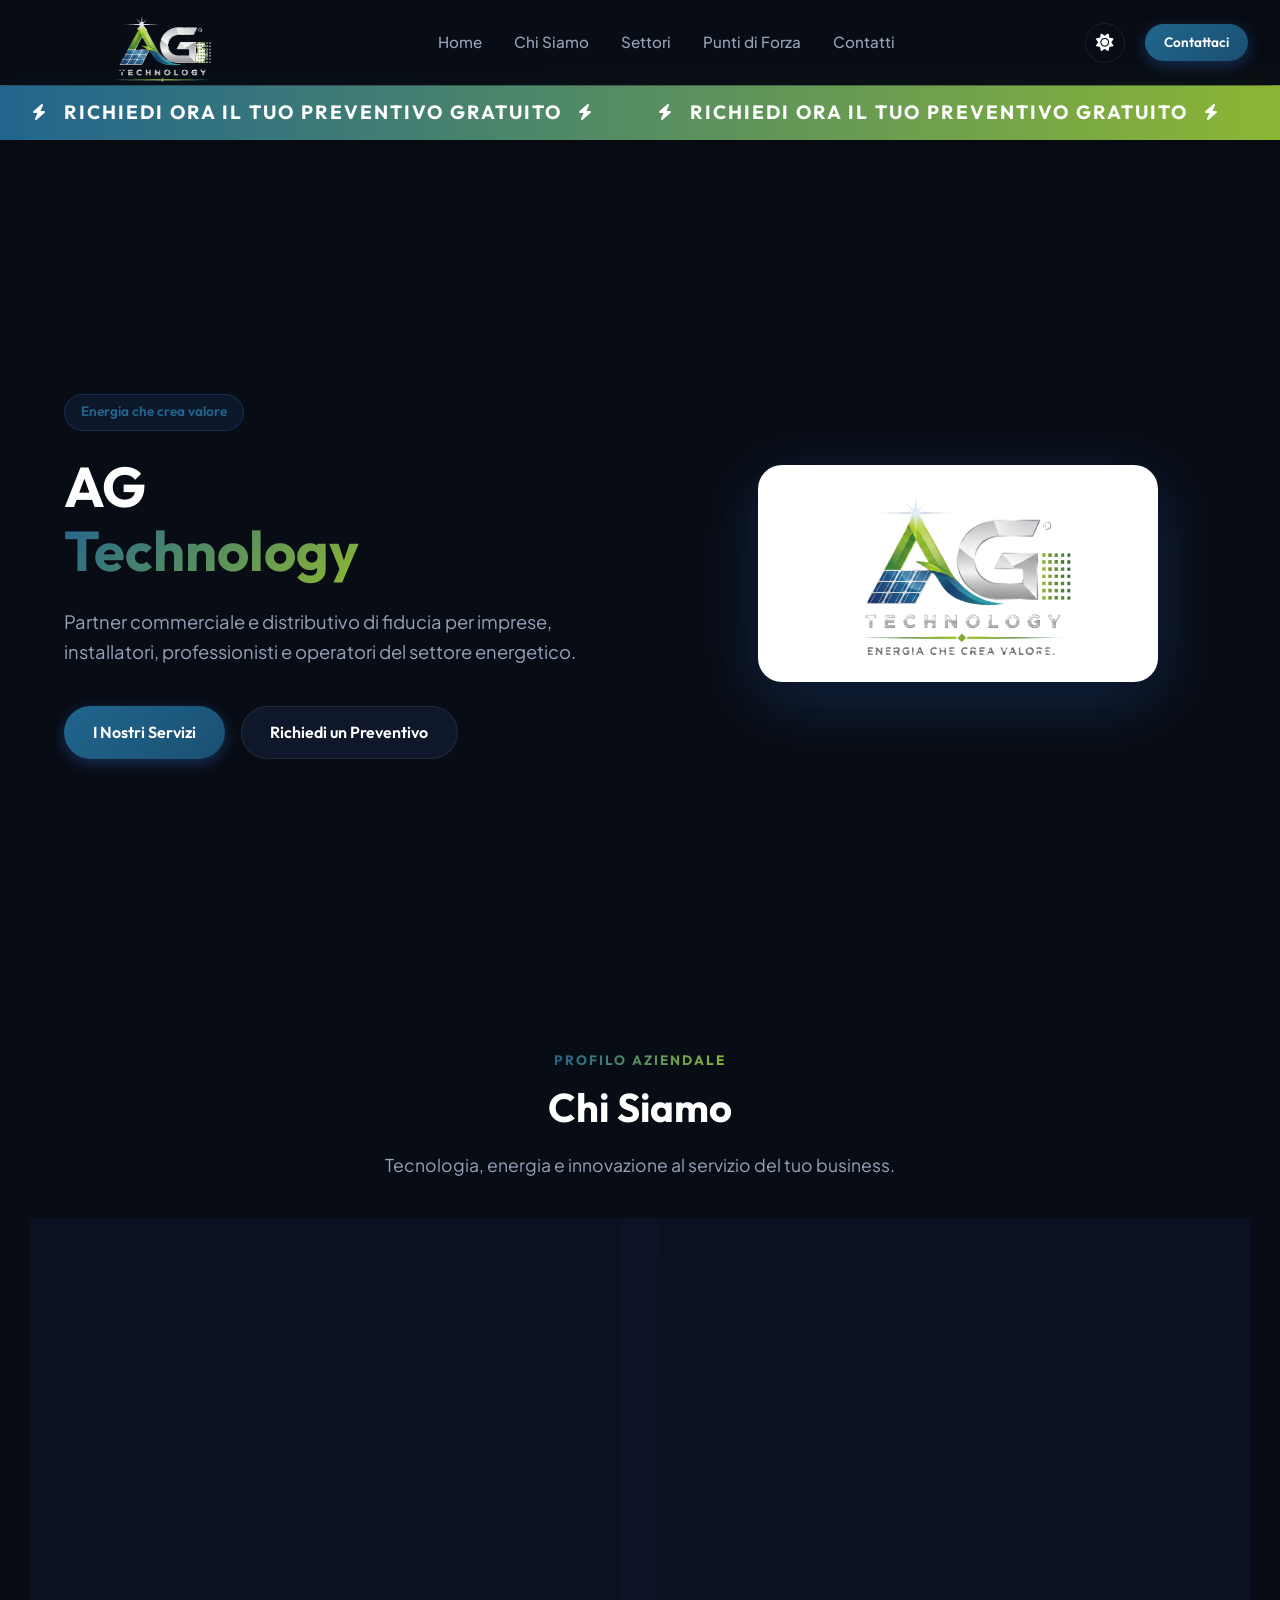
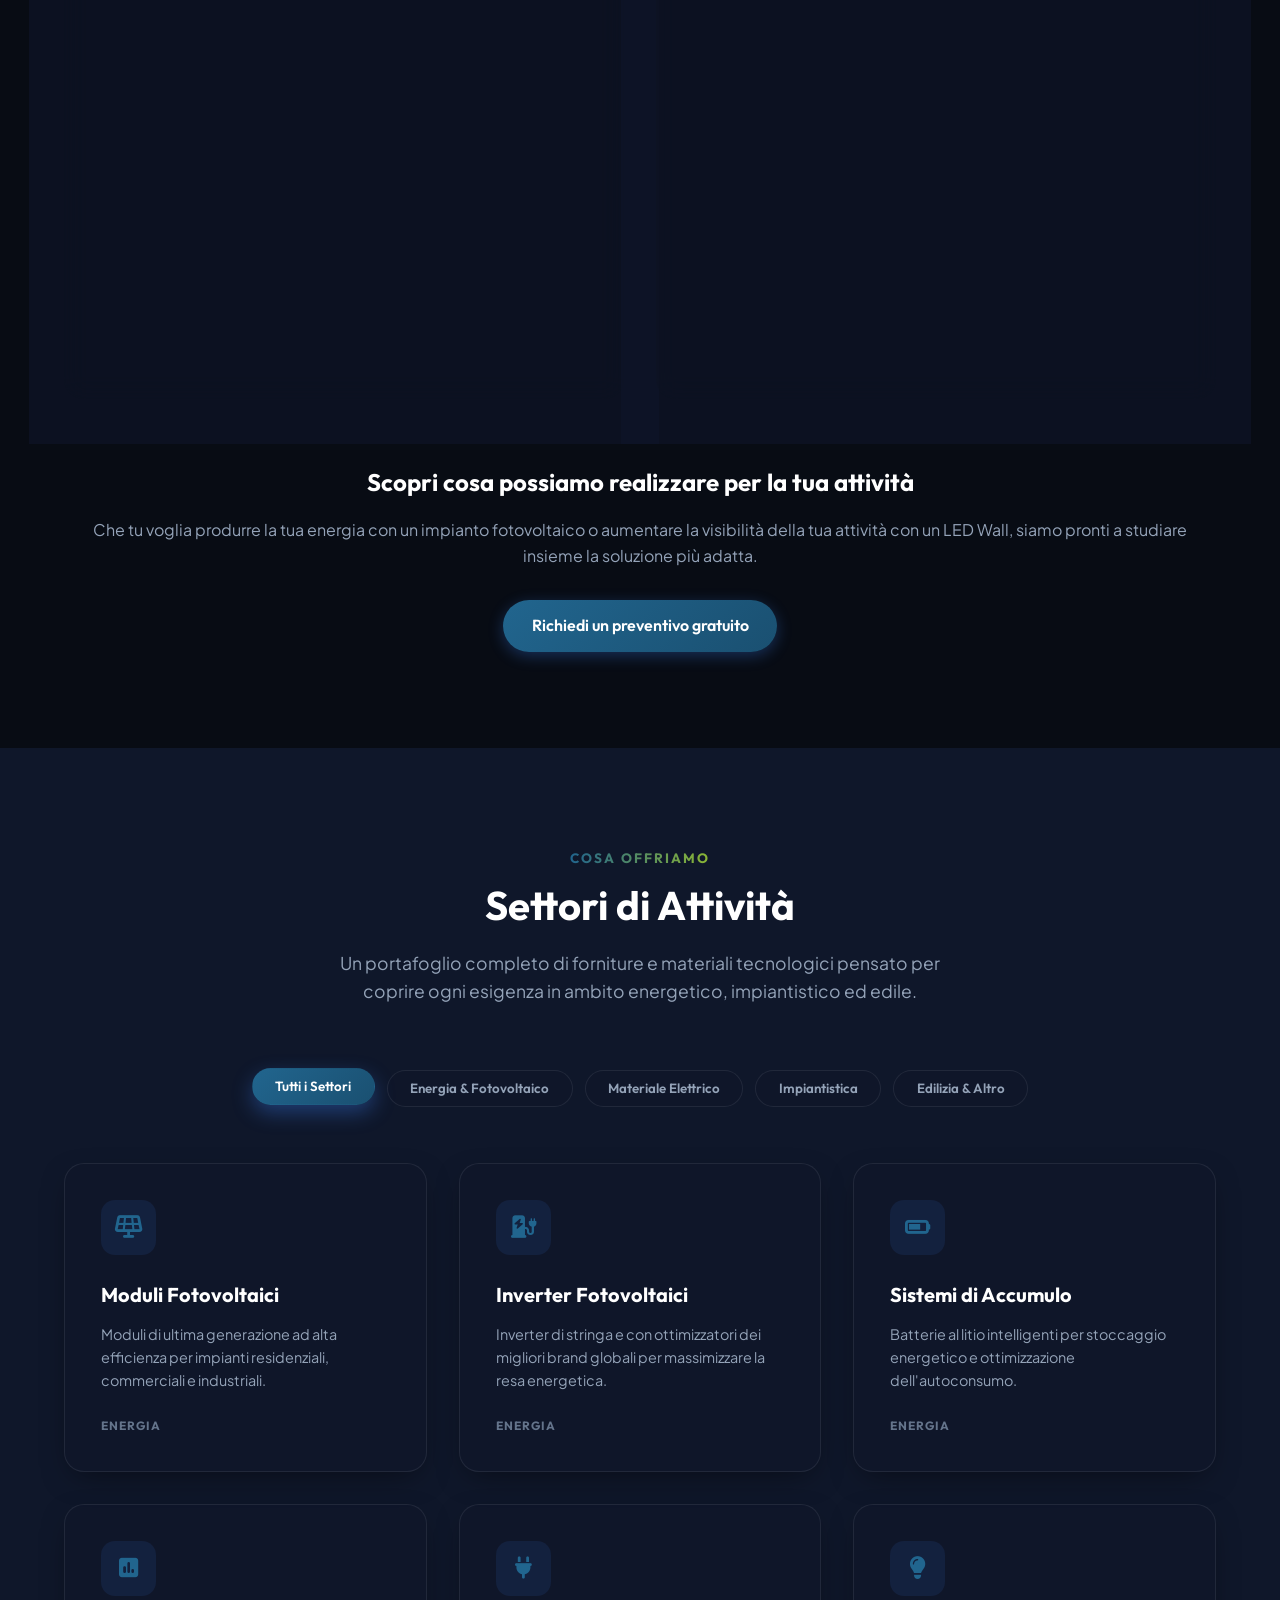
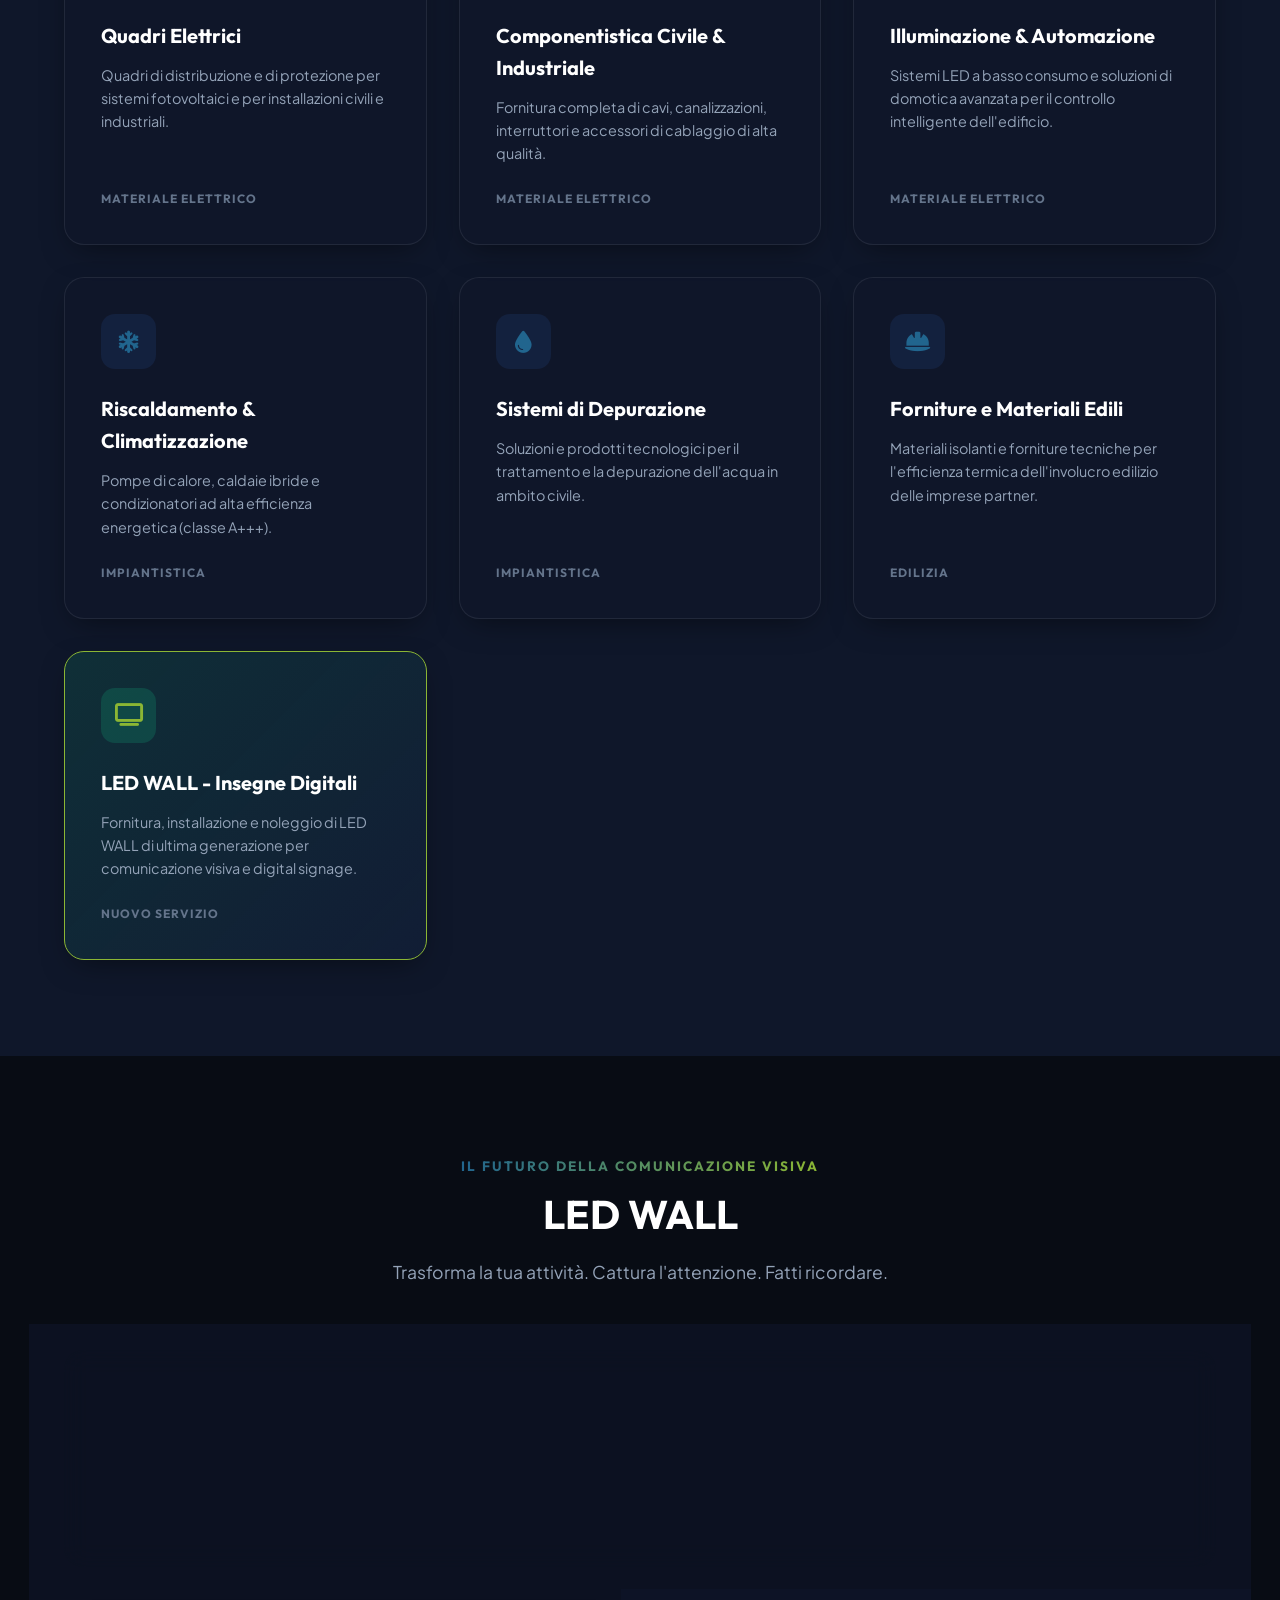
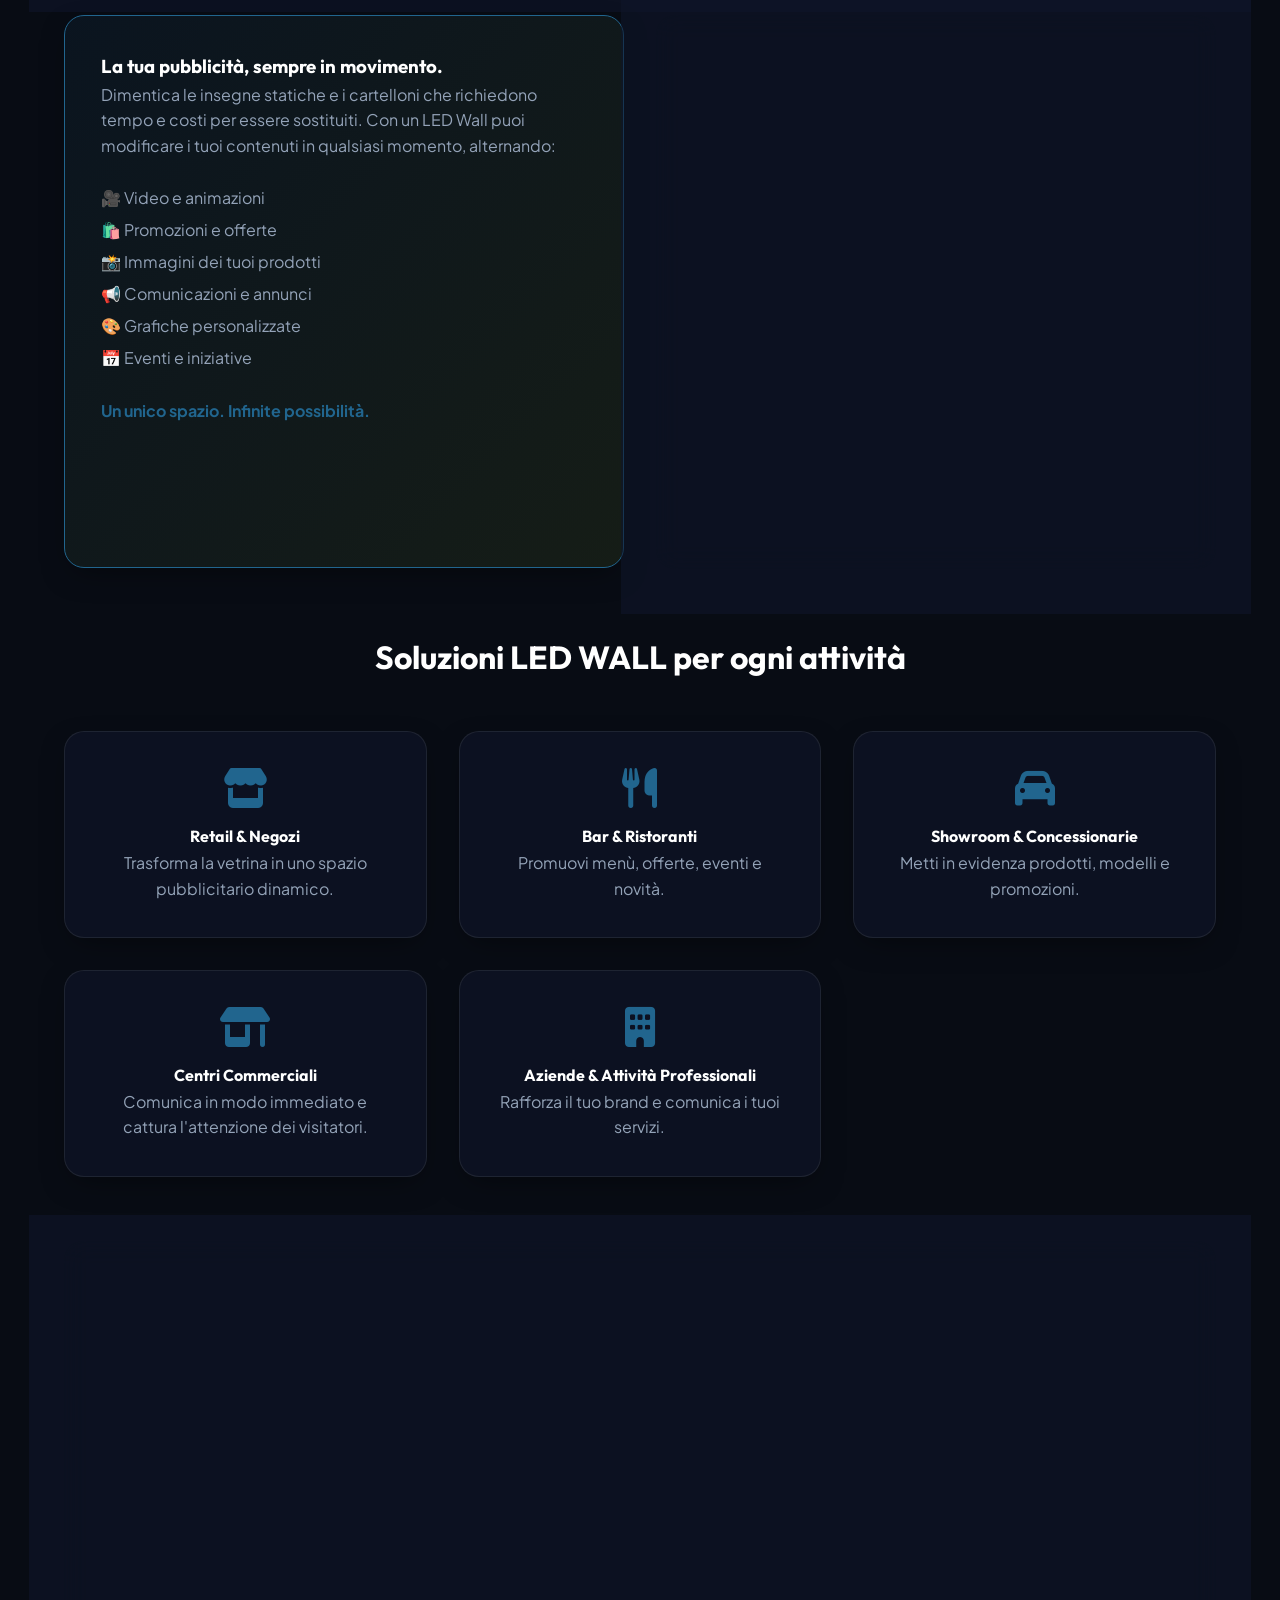
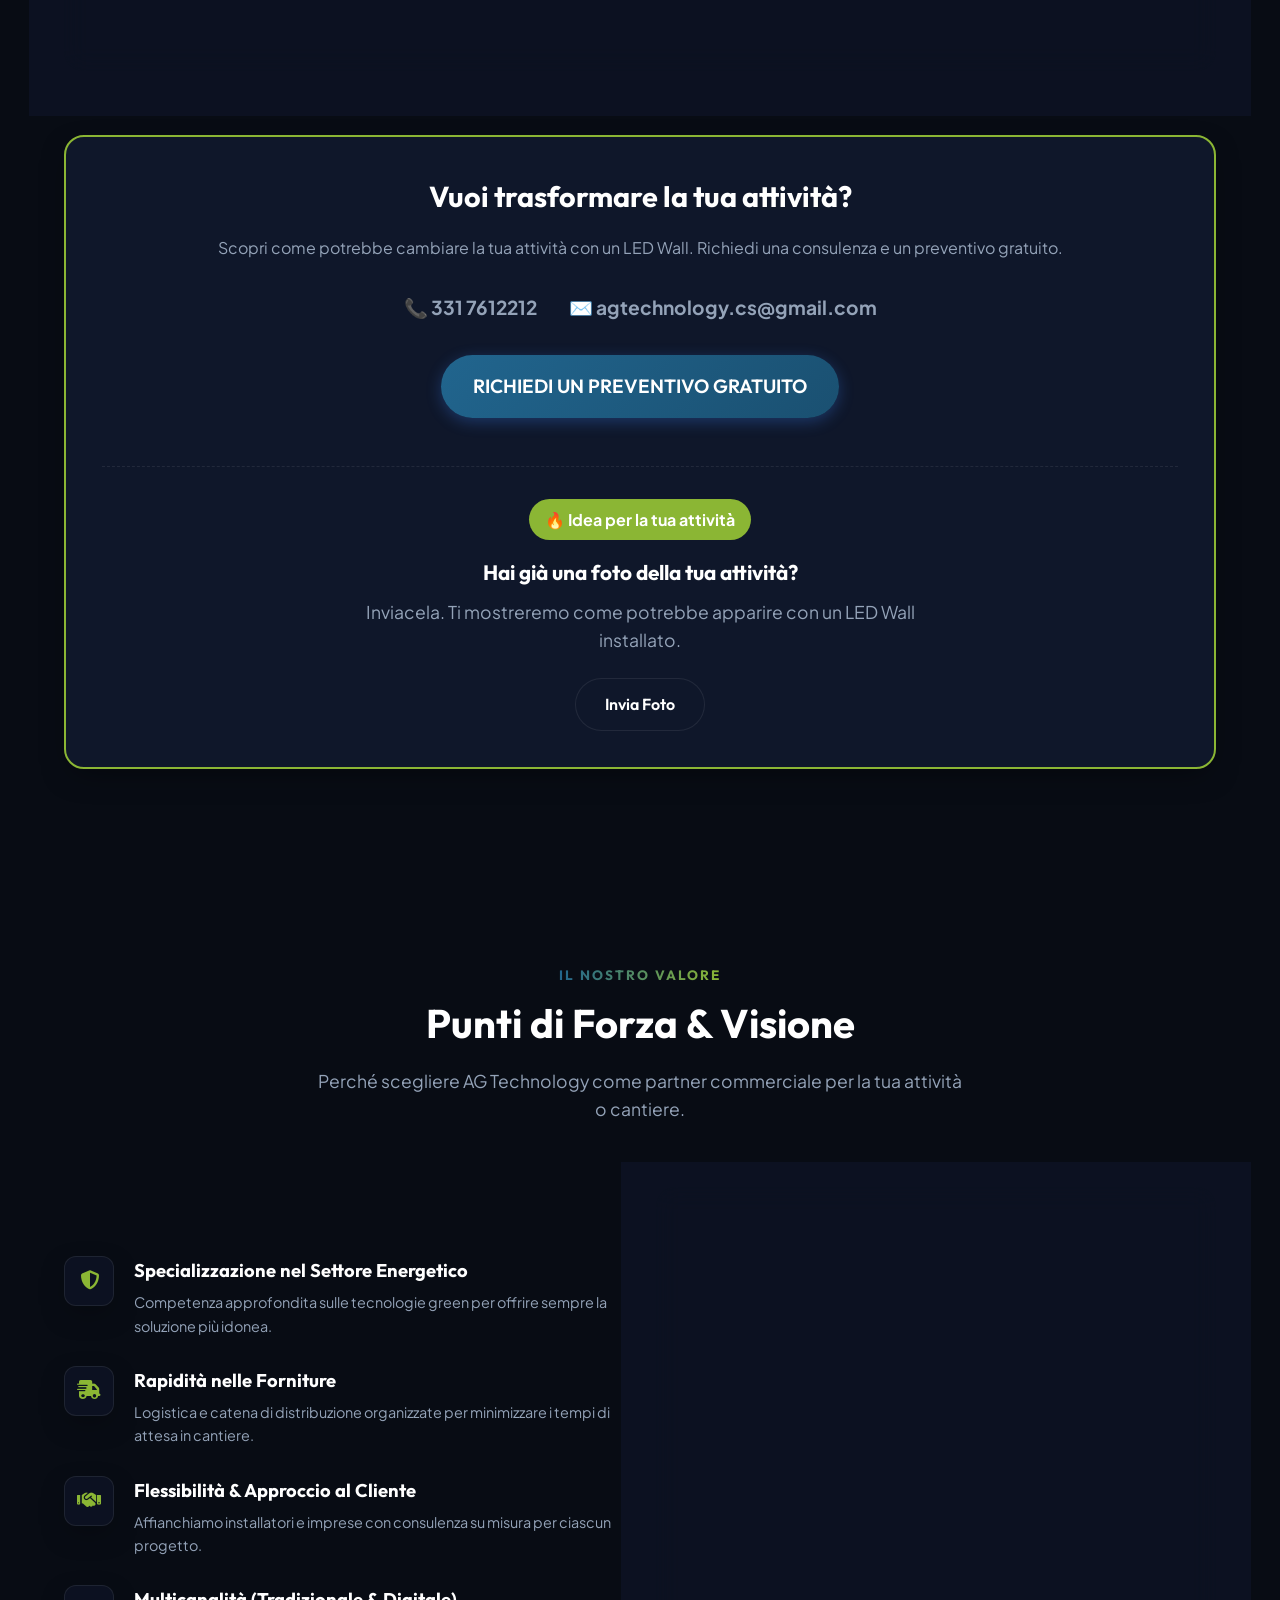
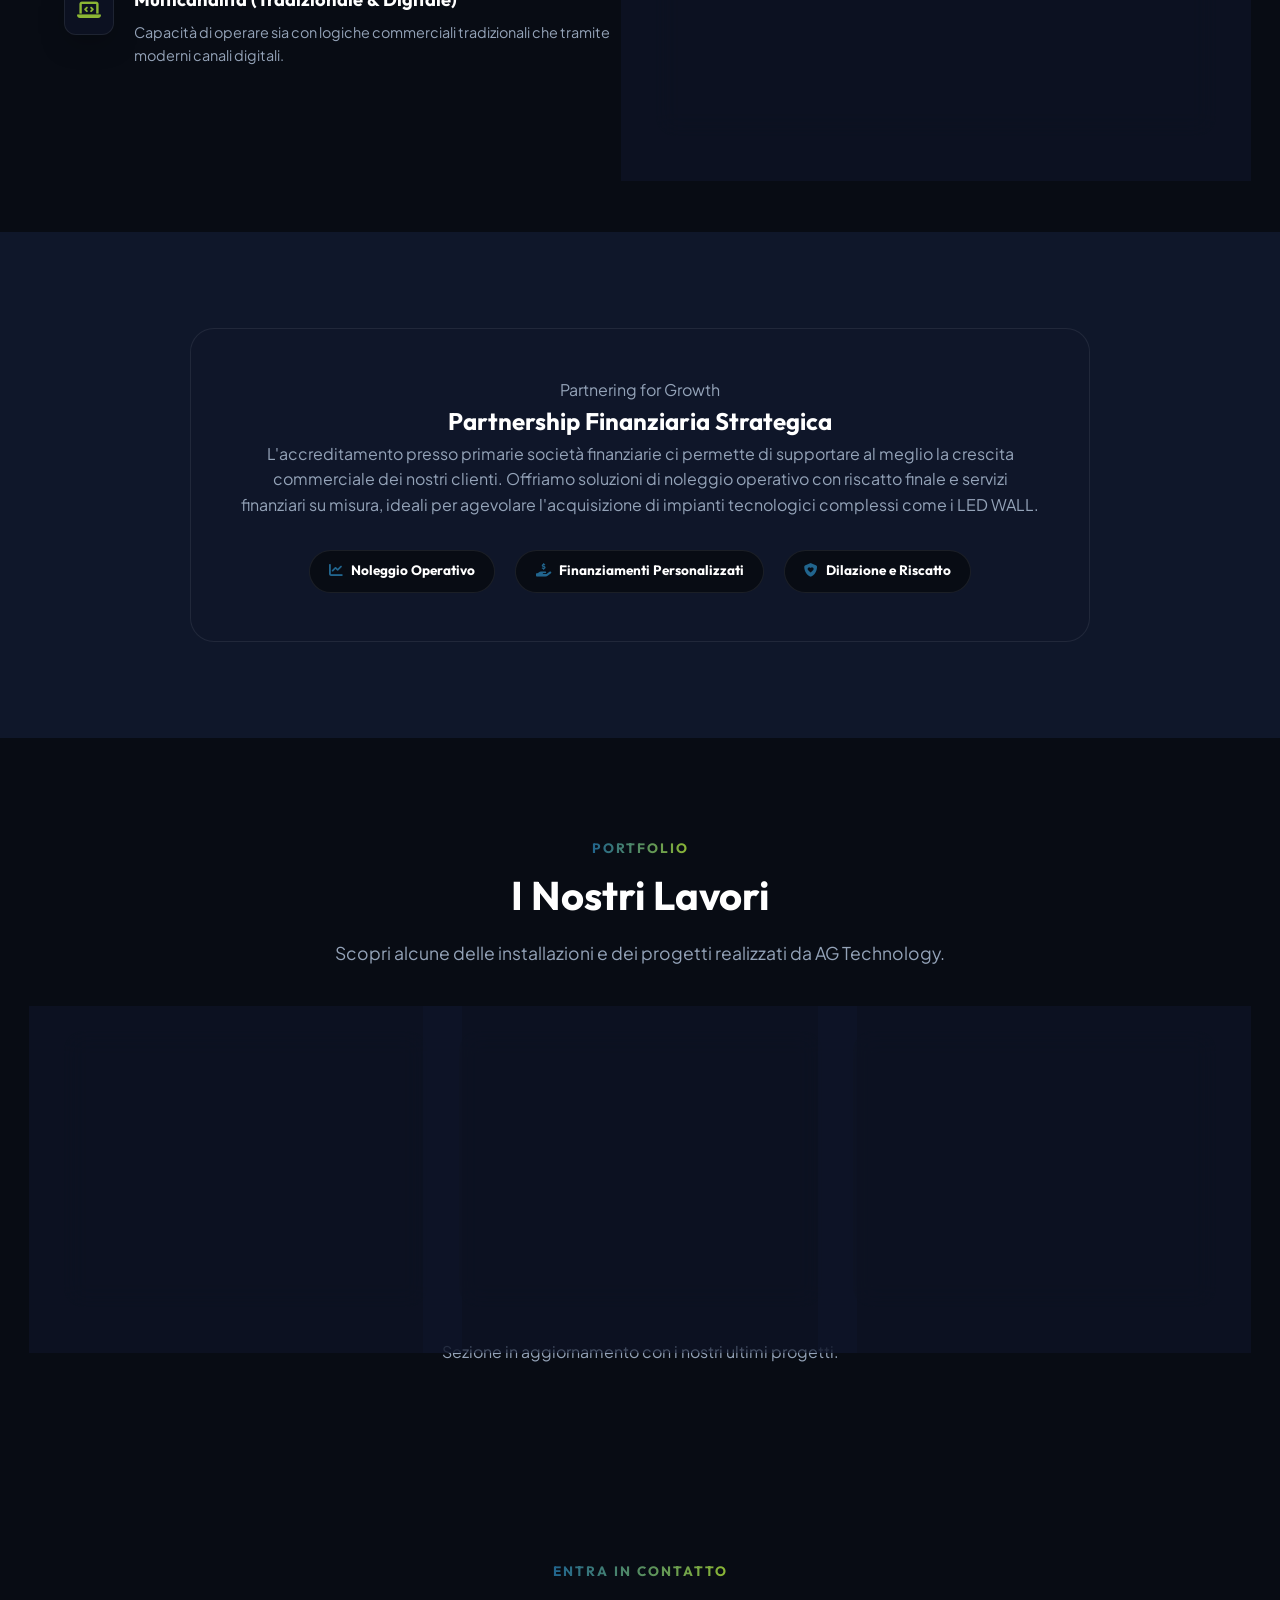
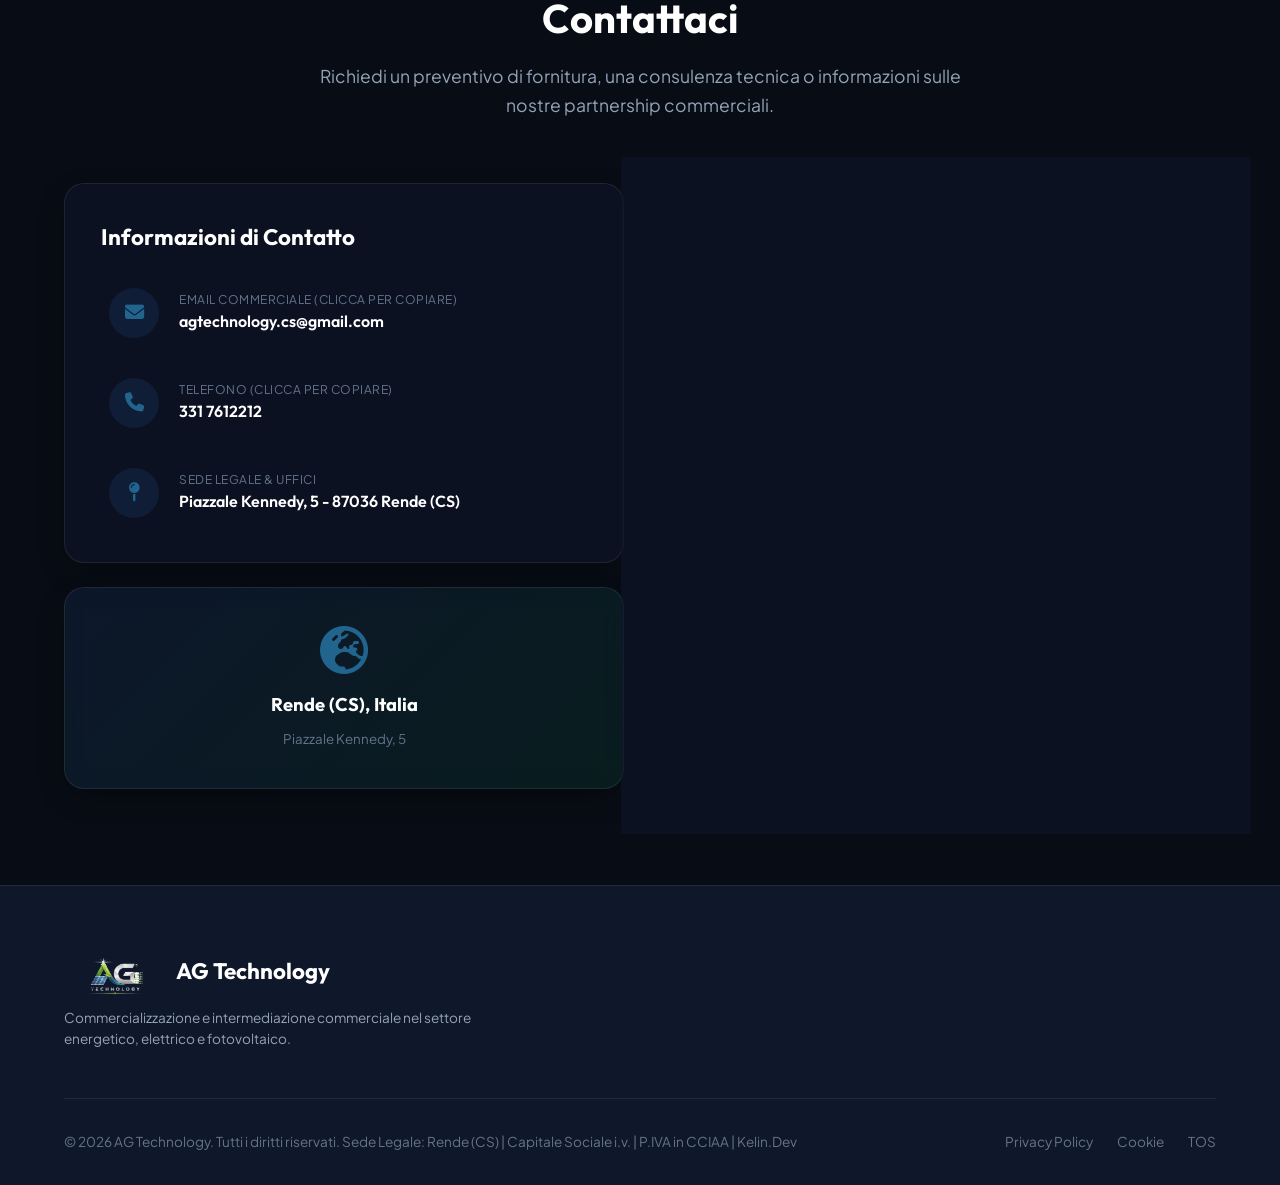
==== index.html @ c823086f "Rallentamento banner, fix loghi pagine policy, nuova sezione portfolio, e fix link contatti con copi" ====
<!DOCTYPE html>
<html lang="it" data-theme="dark">
<head>
    <meta charset="UTF-8">
    <meta name="viewport" content="width=device-width, initial-scale=1.0">
    <title>AG Technology | Energia che crea valore</title>
    <meta name="description" content="AG Technology - Partner commerciale e distributivo per imprese, installatori e professionisti nel settore energetico, elettrico e fotovoltaico a Rende (CS).">
    
    <!-- Google Fonts -->
    <link rel="preconnect" href="https://fonts.googleapis.com">
    <link rel="preconnect" href="https://fonts.gstatic.com" crossorigin>
    <link href="https://fonts.googleapis.com/css2?family=Outfit:wght@300;400;500;600;700;800&family=Plus+Jakarta+Sans:wght@300;400;500;600;700;800&display=swap" rel="stylesheet">
    
    <!-- FontAwesome Icons -->
    <link rel="stylesheet" href="https://cdnjs.cloudflare.com/ajax/libs/font-awesome/6.4.0/css/all.min.css">
    
    <!-- Custom CSS -->
    <link rel="stylesheet" href="style.css">
    
    <!-- Favicon -->
    <link rel="icon" type="image/png" href="Logo AG .png">
</head>
<body>
    <!-- Navigation Header -->
    <header class="header">
        <div class="header-container">
            <a href="#" class="logo-area" id="logo-link">
                <img src="Logo AG .png" alt="AG Technology Logo" class="main-logo-img">
            </a>

            <nav class="nav-menu" id="nav-menu">
                <a href="#hero" class="nav-link active">Home</a>
                <a href="#chi-siamo" class="nav-link">Chi Siamo</a>
                <a href="#settori" class="nav-link">Settori</a>
                <a href="#punti-forza" class="nav-link">Punti di Forza</a>
                <a href="#contatti" class="nav-link">Contatti</a>
            </nav>

            <div class="nav-actions">
                <button class="theme-toggle" id="theme-toggle" aria-label="Cambia tema">
                    <i class="fa-solid fa-moon"></i>
                </button>
                <a href="#contatti" class="btn btn-primary btn-sm btn-header">Contattaci</a>
                <button class="mobile-menu-toggle" id="menu-toggle" aria-label="Apri menu">
                    <span></span>
                    <span></span>
                    <span></span>
                </button>
            </div>
        </div>
    </header>

    <!-- Marquee Banner for Quotes -->
    <a href="#contatti" class="quote-banner-link" style="display: block; margin-top: 85px;">
        <div class="quote-banner">
            <div class="marquee-content">
                <span class="marquee-text"><i class="fa-solid fa-bolt"></i> Richiedi ora il tuo preventivo gratuito <i class="fa-solid fa-bolt"></i></span>
                <span class="marquee-text"><i class="fa-solid fa-bolt"></i> Richiedi ora il tuo preventivo gratuito <i class="fa-solid fa-bolt"></i></span>
                <span class="marquee-text"><i class="fa-solid fa-bolt"></i> Richiedi ora il tuo preventivo gratuito <i class="fa-solid fa-bolt"></i></span>
                <span class="marquee-text"><i class="fa-solid fa-bolt"></i> Richiedi ora il tuo preventivo gratuito <i class="fa-solid fa-bolt"></i></span>
                <span class="marquee-text"><i class="fa-solid fa-bolt"></i> Richiedi ora il tuo preventivo gratuito <i class="fa-solid fa-bolt"></i></span>
                <span class="marquee-text"><i class="fa-solid fa-bolt"></i> Richiedi ora il tuo preventivo gratuito <i class="fa-solid fa-bolt"></i></span>
                <span class="marquee-text"><i class="fa-solid fa-bolt"></i> Richiedi ora il tuo preventivo gratuito <i class="fa-solid fa-bolt"></i></span>
            </div>
        </div>
    </a>

    <main>
        <!-- Hero Section -->
        <section id="hero" class="hero-section">
            <div class="container hero-container">
                <div class="hero-content">
                    <div class="badge fade-in">Energia che crea valore</div>
                    <h1 class="hero-title fade-in delay-1">
                        AG <br>
                        <span class="text-gradient">Technology</span>
                    </h1>
                    <p class="hero-subtitle fade-in delay-2">
                        Partner commerciale e distributivo di fiducia per imprese, installatori, professionisti e operatori del settore energetico.
                    </p>
                    <div class="hero-actions fade-in delay-3">
                        <a href="#settori" class="btn btn-primary">I Nostri Servizi</a>
                        <a href="#contatti" class="btn btn-secondary">Richiedi un Preventivo</a>
                    </div>
                </div>
                <div class="hero-visual fade-in-right">
                    <div class="visual-card">
                        <img src="Logo AG completo.jpg" alt="AG Technology Logo Completo" class="hero-logo-img">
                        
                    </div>
                </div>
            </div>
        </section>

        <!-- Chi Siamo & Profilo Aziendale -->
        <section id="chi-siamo" class="section">
            <div class="container">
                <div class="section-header text-center">
                    <span class="section-subtitle">Profilo Aziendale</span>
                    <h2 class="section-title">Chi Siamo</h2>
                    <p class="section-description">
                        Tecnologia, energia e innovazione al servizio del tuo business.
                    </p>
                </div>

                <div class="grid grid-2 chi-siamo-grid">
                    <!-- Left: Text and Identity -->
                    <div class="card glass-card chi-siamo-main scroll-animate">
                        <h3>La Nostra Missione</h3>
                        <p>
                            AG Technology nasce con l'obiettivo di portare soluzioni tecnologiche e innovative nel mondo delle imprese e delle attività commerciali.
                        </p>
                        <p>
                            Operiamo nel settore delle energie rinnovabili, progettando e proponendo soluzioni fotovoltaiche pensate per aiutare aziende e privati a migliorare la propria efficienza energetica e valorizzare il proprio investimento. Affianchiamo a questo settore quello della comunicazione digitale, attraverso la fornitura e l'installazione di LED Wall professionali, progettati per trasformare gli spazi commerciali in strumenti di comunicazione dinamici e ad alto impatto.
                        </p>
                        <p class="mission-text" style="margin-top: 1.5rem;">
                            Crediamo che la tecnologia abbia valore quando riesce a produrre un risultato concreto: più efficienza, maggiore visibilità e nuove opportunità per il cliente.
                        </p>
                        <p>
                            Per questo seguiamo ogni progetto con un approccio personalizzato, partendo dalle esigenze del cliente e arrivando alla scelta della soluzione più adatta. Dalla consulenza iniziale alla realizzazione del progetto, mettiamo a disposizione competenza, attenzione ai dettagli e un'assistenza orientata alla soddisfazione del cliente.
                        </p>
                    </div>

                    <!-- Right: Valori -->
                    <div class="chi-siamo-details">
                        <div class="card glass-card legal-card scroll-animate" style="height: 100%;">
                            <h3>I Nostri Valori</h3>
                            <ul class="legal-list">
                                <li>
                                    <i class="fa-solid fa-lightbulb text-primary"></i>
                                    <div>
                                        <strong>INNOVAZIONE</strong>
                                        <span>Cerchiamo soluzioni tecnologiche capaci di creare un reale valore aggiunto.</span>
                                    </div>
                                </li>
                                <li>
                                    <i class="fa-solid fa-handshake text-primary"></i>
                                    <div>
                                        <strong>AFFIDABILITÀ</strong>
                                        <span>Costruiamo rapporti professionali basati sulla trasparenza e sulla serietà.</span>
                                    </div>
                                </li>
                                <li>
                                    <i class="fa-solid fa-bullseye text-primary"></i>
                                    <div>
                                        <strong>PERSONALIZZAZIONE</strong>
                                        <span>Ogni progetto viene studiato in funzione delle specifiche esigenze del cliente.</span>
                                    </div>
                                </li>
                                <li>
                                    <i class="fa-solid fa-star text-primary"></i>
                                    <div>
                                        <strong>QUALITÀ</strong>
                                        <span>Selezioniamo soluzioni e tecnologie pensate per offrire prestazioni e affidabilità nel tempo.</span>
                                    </div>
                                </li>
                            </ul>
                        </div>
                    </div>
                </div>

                <div class="text-center" style="margin-top: 4rem;">
                    <h3 style="font-size: 1.5rem; margin-bottom: 1rem;">Scopri cosa possiamo realizzare per la tua attività</h3>
                    <p style="margin-bottom: 2rem;">Che tu voglia produrre la tua energia con un impianto fotovoltaico o aumentare la visibilità della tua attività con un LED Wall, siamo pronti a studiare insieme la soluzione più adatta.</p>
                    <a href="#contatti" class="btn btn-primary">Richiedi un preventivo gratuito</a>
                </div>
            </div>
        </section>

        <!-- Settori di Attività (Interactive Filterable Grid) -->
        <section id="settori" class="section bg-light-alt">
            <div class="container">
                <div class="section-header text-center">
                    <span class="section-subtitle">Cosa Offriamo</span>
                    <h2 class="section-title">Settori di Attività</h2>
                    <p class="section-description">
                        Un portafoglio completo di forniture e materiali tecnologici pensato per coprire ogni esigenza in ambito energetico, impiantistico ed edile.
                    </p>
                </div>

                <!-- Sector Filters -->
                <div class="filter-container">
                    <button class="filter-btn active" data-filter="all">Tutti i Settori</button>
                    <button class="filter-btn" data-filter="energia">Energia & Fotovoltaico</button>
                    <button class="filter-btn" data-filter="elettrico">Materiale Elettrico</button>
                    <button class="filter-btn" data-filter="impiantistica">Impiantistica</button>
                    <button class="filter-btn" data-filter="edilizia">Edilizia & Altro</button>
                </div>

                <!-- Sector Cards Grid -->
                <div class="grid grid-3 sectors-grid" id="sectors-grid">
                    <!-- Card 1: Fotovoltaico -->
                    <div class="card sector-card scroll-animate" data-category="energia">
                        <div class="sector-icon">
                            <i class="fa-solid fa-solar-panel"></i>
                        </div>
                        <h3>Moduli Fotovoltaici</h3>
                        <p>Moduli di ultima generazione ad alta efficienza per impianti residenziali, commerciali e industriali.</p>
                        <span class="category-tag">Energia</span>
                    </div>

                    <!-- Card 2: Inverter -->
                    <div class="card sector-card scroll-animate" data-category="energia">
                        <div class="sector-icon">
                            <i class="fa-solid fa-charging-station"></i>
                        </div>
                        <h3>Inverter Fotovoltaici</h3>
                        <p>Inverter di stringa e con ottimizzatori dei migliori brand globali per massimizzare la resa energetica.</p>
                        <span class="category-tag">Energia</span>
                    </div>

                    <!-- Card 3: Accumulo -->
                    <div class="card sector-card scroll-animate" data-category="energia">
                        <div class="sector-icon">
                            <i class="fa-solid fa-battery-three-quarters"></i>
                        </div>
                        <h3>Sistemi di Accumulo</h3>
                        <p>Batterie al litio intelligenti per stoccaggio energetico e ottimizzazione dell'autoconsumo.</p>
                        <span class="category-tag">Energia</span>
                    </div>

                    <!-- Card 4: Quadri Elettrici -->
                    <div class="card sector-card scroll-animate" data-category="elettrico">
                        <div class="sector-icon">
                            <i class="fa-solid fa-square-poll-vertical"></i>
                        </div>
                        <h3>Quadri Elettrici</h3>
                        <p>Quadri di distribuzione e di protezione per sistemi fotovoltaici e per installazioni civili e industriali.</p>
                        <span class="category-tag">Materiale Elettrico</span>
                    </div>

                    <!-- Card 5: Componentistica Elettrica -->
                    <div class="card sector-card scroll-animate" data-category="elettrico">
                        <div class="sector-icon">
                            <i class="fa-solid fa-plug"></i>
                        </div>
                        <h3>Componentistica Civile & Industriale</h3>
                        <p>Fornitura completa di cavi, canalizzazioni, interruttori e accessori di cablaggio di alta qualità.</p>
                        <span class="category-tag">Materiale Elettrico</span>
                    </div>

                    <!-- Card 6: Illuminazione & Automazione -->
                    <div class="card sector-card scroll-animate" data-category="elettrico">
                        <div class="sector-icon">
                            <i class="fa-solid fa-lightbulb"></i>
                        </div>
                        <h3>Illuminazione & Automazione</h3>
                        <p>Sistemi LED a basso consumo e soluzioni di domotica avanzata per il controllo intelligente dell'edificio.</p>
                        <span class="category-tag">Materiale Elettrico</span>
                    </div>

                    <!-- Card 7: Riscaldamento & Condizionamento -->
                    <div class="card sector-card scroll-animate" data-category="impiantistica">
                        <div class="sector-icon">
                            <i class="fa-solid fa-snowflake"></i>
                        </div>
                        <h3>Riscaldamento & Climatizzazione</h3>
                        <p>Pompe di calore, caldaie ibride e condizionatori ad alta efficienza energetica (classe A+++).</p>
                        <span class="category-tag">Impiantistica</span>
                    </div>

                    <!-- Card 8: Depurazione -->
                    <div class="card sector-card scroll-animate" data-category="impiantistica">
                        <div class="sector-icon">
                            <i class="fa-solid fa-droplet"></i>
                        </div>
                        <h3>Sistemi di Depurazione</h3>
                        <p>Soluzioni e prodotti tecnologici per il trattamento e la depurazione dell'acqua in ambito civile.</p>
                        <span class="category-tag">Impiantistica</span>
                    </div>

                    <!-- Card 9: Edilizia & Forniture -->
                    <div class="card sector-card scroll-animate" data-category="edilizia">
                        <div class="sector-icon">
                            <i class="fa-solid fa-helmet-safety"></i>
                        </div>
                        <h3>Forniture e Materiali Edili</h3>
                        <p>Materiali isolanti e forniture tecniche per l'efficienza termica dell'involucro edilizio delle imprese partner.</p>
                        <span class="category-tag">Edilizia</span>
                    </div>

                    <!-- Card 10: Special LED WALL -->
                    <div class="card sector-card special-card scroll-animate" data-category="edilizia">
                        <div class="sector-icon">
                            <i class="fa-solid fa-tv"></i>
                        </div>
                        <h3>LED WALL - Insegne Digitali</h3>
                        <p>Fornitura, installazione e noleggio di LED WALL di ultima generazione per comunicazione visiva e digital signage.</p>
                        <span class="category-tag">Nuovo Servizio</span>
                    </div>
                </div>
            </div>
        </section>

        <!-- LED WALL Section -->
        <section id="led-wall" class="section">
            <div class="container">
                <div class="section-header text-center">
                    <span class="section-subtitle">Il futuro della comunicazione visiva</span>
                    <h2 class="section-title">LED WALL</h2>
                    <p class="section-description">Trasforma la tua attività. Cattura l'attenzione. Fatti ricordare.</p>
                </div>
                
                <div class="card glass-card scroll-animate" style="margin-bottom: 3rem;">
                    <p style="font-size: 1.1rem; line-height: 1.8;">Un LED Wall non è semplicemente uno schermo: è un potente strumento di comunicazione che permette alla tua attività di distinguersi, attirare l'attenzione dei passanti e comunicare offerte, prodotti e servizi in modo dinamico e immediato.</p>
                    <p style="font-size: 1.1rem; line-height: 1.8; margin-top: 1rem;">AG Technology progetta e realizza soluzioni LED Wall personalizzate per negozi, aziende, showroom, centri commerciali, locali e attività commerciali.</p>
                </div>

                <div class="grid grid-2" style="margin-bottom: 4rem;">
                    <div class="card scroll-animate" style="background: linear-gradient(135deg, rgba(33, 101, 142, 0.1) 0%, rgba(139, 182, 52, 0.1) 100%); border: 1px solid var(--primary-color);">
                        <h3>La tua pubblicità, sempre in movimento.</h3>
                        <p>Dimentica le insegne statiche e i cartelloni che richiedono tempo e costi per essere sostituiti. Con un LED Wall puoi modificare i tuoi contenuti in qualsiasi momento, alternando:</p>
                        <ul style="list-style: none; padding-left: 0; margin-top: 1.5rem; line-height: 2;">
                            <li>🎥 Video e animazioni</li>
                            <li>🛍️ Promozioni e offerte</li>
                            <li>📸 Immagini dei tuoi prodotti</li>
                            <li>📢 Comunicazioni e annunci</li>
                            <li>🎨 Grafiche personalizzate</li>
                            <li>📅 Eventi e iniziative</li>
                        </ul>
                        <p style="font-weight: bold; margin-top: 1.5rem; color: var(--primary-color);">Un unico spazio. Infinite possibilità.</p>
                    </div>
                    
                    <div class="card glass-card scroll-animate">
                        <h3>PERCHÉ SCEGLIERE UN LED WALL?</h3>
                        <ul class="legal-list" style="margin-top: 1.5rem;">
                            <li>
                                <i class="fa-solid fa-eye text-primary"></i>
                                <div>
                                    <strong>Più visibilità</strong>
                                    <span>Cattura l'attenzione anche da lontano e rendi la tua attività immediatamente riconoscibile.</span>
                                </div>
                            </li>
                            <li>
                                <i class="fa-solid fa-bolt text-primary"></i>
                                <div>
                                    <strong>Comunicazione dinamica</strong>
                                    <span>Video, immagini e animazioni permettono di comunicare in maniera più coinvolgente.</span>
                                </div>
                            </li>
                            <li>
                                <i class="fa-solid fa-rotate text-primary"></i>
                                <div>
                                    <strong>Contenuti sempre aggiornabili</strong>
                                    <span>Cambia offerte, promozioni e comunicazioni senza dover sostituire fisicamente cartelloni.</span>
                                </div>
                            </li>
                            <li>
                                <i class="fa-solid fa-bullseye text-primary"></i>
                                <div>
                                    <strong>Comunicazione su misura</strong>
                                    <span>Programma i contenuti in base alle tue esigenze e al momento della giornata.</span>
                                </div>
                            </li>
                            <li>
                                <i class="fa-solid fa-chart-line text-primary"></i>
                                <div>
                                    <strong>Uno strumento per il tuo business</strong>
                                    <span>Utilizza il tuo spazio pubblicitario per promuovere prodotti, offerte speciali e novità.</span>
                                </div>
                            </li>
                        </ul>
                    </div>
                </div>

                <div class="section-header text-center" style="margin-bottom: 3rem;">
                    <h3 style="font-size: 2rem;">Soluzioni LED WALL per ogni attività</h3>
                </div>
                
                <div class="grid grid-3" style="margin-bottom: 4rem;">
                    <div class="card scroll-animate text-center">
                        <i class="fa-solid fa-store" style="font-size: 2.5rem; color: var(--primary-color); margin-bottom: 1rem;"></i>
                        <h4>Retail & Negozi</h4>
                        <p>Trasforma la vetrina in uno spazio pubblicitario dinamico.</p>
                    </div>
                    <div class="card scroll-animate text-center">
                        <i class="fa-solid fa-utensils" style="font-size: 2.5rem; color: var(--primary-color); margin-bottom: 1rem;"></i>
                        <h4>Bar & Ristoranti</h4>
                        <p>Promuovi menù, offerte, eventi e novità.</p>
                    </div>
                    <div class="card scroll-animate text-center">
                        <i class="fa-solid fa-car" style="font-size: 2.5rem; color: var(--primary-color); margin-bottom: 1rem;"></i>
                        <h4>Showroom & Concessionarie</h4>
                        <p>Metti in evidenza prodotti, modelli e promozioni.</p>
                    </div>
                    <div class="card scroll-animate text-center">
                        <i class="fa-solid fa-shop" style="font-size: 2.5rem; color: var(--primary-color); margin-bottom: 1rem;"></i>
                        <h4>Centri Commerciali</h4>
                        <p>Comunica in modo immediato e cattura l'attenzione dei visitatori.</p>
                    </div>
                    <div class="card scroll-animate text-center">
                        <i class="fa-solid fa-building" style="font-size: 2.5rem; color: var(--primary-color); margin-bottom: 1rem;"></i>
                        <h4>Aziende & Attività Professionali</h4>
                        <p>Rafforza il tuo brand e comunica i tuoi servizi.</p>
                    </div>
                </div>

                <div class="card glass-card scroll-animate" style="margin-bottom: 4rem;">
                    <h3 class="text-center" style="margin-bottom: 2rem;">Dall'idea all'installazione</h3>
                    <div class="grid grid-3 text-center">
                        <div>
                            <div style="font-size: 2rem; font-weight: 800; color: var(--secondary-color); margin-bottom: 0.5rem;">1</div>
                            <strong>Sopralluogo</strong>
                            <p style="font-size: 0.9rem;">Analizziamo gli spazi e le caratteristiche della tua attività.</p>
                        </div>
                        <div>
                            <div style="font-size: 2rem; font-weight: 800; color: var(--secondary-color); margin-bottom: 0.5rem;">2</div>
                            <strong>Progettazione</strong>
                            <p style="font-size: 0.9rem;">Studiamo dimensioni, posizione e caratteristiche del LED Wall più adatto.</p>
                        </div>
                        <div>
                            <div style="font-size: 2rem; font-weight: 800; color: var(--secondary-color); margin-bottom: 0.5rem;">3</div>
                            <strong>Rendering</strong>
                            <p style="font-size: 0.9rem;">Realizziamo una simulazione per mostrarti come apparirà direttamente sulla tua attività.</p>
                        </div>
                        <div>
                            <div style="font-size: 2rem; font-weight: 800; color: var(--secondary-color); margin-bottom: 0.5rem;">4</div>
                            <strong>Installazione</strong>
                            <p style="font-size: 0.9rem;">Ci occupiamo dell'installazione e della configurazione del sistema.</p>
                        </div>
                        <div>
                            <div style="font-size: 2rem; font-weight: 800; color: var(--secondary-color); margin-bottom: 0.5rem;">5</div>
                            <strong>Assistenza</strong>
                            <p style="font-size: 0.9rem;">Ti supportiamo anche dopo l'installazione.</p>
                        </div>
                    </div>
                </div>

                <div class="text-center card scroll-animate" style="background: var(--bg-secondary); border: 2px solid var(--secondary-color);">
                    <h3 style="font-size: 1.8rem; margin-bottom: 1rem;">Vuoi trasformare la tua attività?</h3>
                    <p style="margin-bottom: 2rem;">Scopri come potrebbe cambiare la tua attività con un LED Wall. Richiedi una consulenza e un preventivo gratuito.</p>
                    <div style="display: flex; justify-content: center; gap: 2rem; margin-bottom: 2rem; font-size: 1.2rem; font-weight: bold;">
                        <span>📞 331 7612212</span>
                        <span>✉️ agtechnology.cs@gmail.com</span>
                    </div>
                    <a href="#contatti" class="btn btn-primary" style="font-size: 1.2rem; padding: 1rem 2rem;">RICHIEDI UN PREVENTIVO GRATUITO</a>
                    
                    <div style="margin-top: 3rem; padding-top: 2rem; border-top: 1px dashed var(--border-color);">
                        <span style="display: inline-block; background: var(--secondary-color); color: white; padding: 0.5rem 1rem; border-radius: 50px; font-weight: bold; margin-bottom: 1rem;">🔥 Idea per la tua attività</span>
                        <h4 style="font-size: 1.3rem;">Hai già una foto della tua attività?</h4>
                        <p style="font-size: 1.1rem; max-width: 600px; margin: 0.5rem auto;">Inviacela. Ti mostreremo come potrebbe apparire con un LED Wall installato.</p>
                        <a href="mailto:agtechnology.cs@gmail.com?subject=Foto attività per LED Wall" class="btn btn-secondary" style="margin-top: 1rem;">Invia Foto</a>
                    </div>
                </div>
            </div>
        </section>

        <!-- Punti di Forza & Visione Strategica -->
        <section id="punti-forza" class="section">
            <div class="container">
                <div class="section-header text-center">
                    <span class="section-subtitle">Il Nostro Valore</span>
                    <h2 class="section-title">Punti di Forza & Visione</h2>
                    <p class="section-description">
                        Perché scegliere AG Technology come partner commerciale per la tua attività o cantiere.
                    </p>
                </div>

                <div class="grid grid-2 vision-grid">
                    <!-- Left: Strengths List -->
                    <div class="strengths-box">
                        <div class="strength-item scroll-animate">
                            <div class="strength-icon"><i class="fa-solid fa-shield-halved"></i></div>
                            <div class="strength-content">
                                <h4>Specializzazione nel Settore Energetico</h4>
                                <p>Competenza approfondita sulle tecnologie green per offrire sempre la soluzione più idonea.</p>
                            </div>
                        </div>

                        <div class="strength-item scroll-animate">
                            <div class="strength-icon"><i class="fa-solid fa-truck-fast"></i></div>
                            <div class="strength-content">
                                <h4>Rapidità nelle Forniture</h4>
                                <p>Logistica e catena di distribuzione organizzate per minimizzare i tempi di attesa in cantiere.</p>
                            </div>
                        </div>

                        <div class="strength-item scroll-animate">
                            <div class="strength-icon"><i class="fa-solid fa-handshake"></i></div>
                            <div class="strength-content">
                                <h4>Flessibilità & Approccio al Cliente</h4>
                                <p>Affianchiamo installatori e imprese con consulenza su misura per ciascun progetto.</p>
                            </div>
                        </div>

                        <div class="strength-item scroll-animate">
                            <div class="strength-icon"><i class="fa-solid fa-laptop-code"></i></div>
                            <div class="strength-content">
                                <h4>Multicanalità (Tradizionale & Digitale)</h4>
                                <p>Capacità di operare sia con logiche commerciali tradizionali che tramite moderni canali digitali.</p>
                            </div>
                        </div>
                    </div>

                    <!-- Right: Strategic Vision -->
                    <div class="card glass-card vision-card-right scroll-animate">
                        <div class="vision-icon-top">
                            <i class="fa-solid fa-compass"></i>
                        </div>
                        <h3>Visione Strategica</h3>
                        <p>
                            AG Technology intende consolidare la propria presenza nel mercato nazionale delle forniture tecnologiche, puntando sull'espansione e sul rafforzamento del comparto fotovoltaico e delle energie rinnovabili.
                        </p>
                        
                        <!-- Mini Checklist of Objectives -->
                        <ul class="vision-objectives">
                            <li><i class="fa-solid fa-check-double text-secondary"></i> Ampliamento continuo della rete commerciale</li>
                            <li><i class="fa-solid fa-check-double text-secondary"></i> Sviluppo di solide partnership industriali e finanziarie</li>
                            <li><i class="fa-solid fa-check-double text-secondary"></i> Offerta di servizi finanziari innovativi come il noleggio LED Wall</li>
                            <li><i class="fa-solid fa-check-double text-secondary"></i> Crescita del portafoglio clienti e dei volumi distributivi</li>
                        </ul>
                    </div>
                </div>
            </div>
        </section>

        <!-- Partnership Finanziaria Info Section -->
        <section class="section bg-light-alt text-center py-5">
            <div class="container">
                <div class="partnership-container scroll-animate">
                    <span class="badge">Partnering for Growth</span>
                    <h2 class="mt-2">Partnership Finanziaria Strategica</h2>
                    <p class="max-w-2xl mx-auto my-3 text-muted">
                        L'accreditamento presso primarie società finanziarie ci permette di supportare al meglio la crescita commerciale dei nostri clienti. Offriamo soluzioni di noleggio operativo con riscatto finale e servizi finanziari su misura, ideali per agevolare l'acquisizione di impianti tecnologici complessi come i LED WALL.
                    </p>
                    <div class="partnership-badges">
                        <span class="p-badge"><i class="fa-solid fa-chart-line"></i> Noleggio Operativo</span>
                        <span class="p-badge"><i class="fa-solid fa-hand-holding-dollar"></i> Finanziamenti Personalizzati</span>
                        <span class="p-badge"><i class="fa-solid fa-shield-heart"></i> Dilazione e Riscatto</span>
                    </div>
                </div>
            </div>
        </section>

        <!-- I Nostri Lavori (Portfolio) -->
        <section id="portfolio" class="section">
            <div class="container">
                <div class="section-header text-center">
                    <span class="section-subtitle">Portfolio</span>
                    <h2 class="section-title">I Nostri Lavori</h2>
                    <p class="section-description">
                        Scopri alcune delle installazioni e dei progetti realizzati da AG Technology.
                    </p>
                </div>
                
                <div class="grid grid-3">
                    <div class="card glass-card scroll-animate text-center" style="padding: 1rem;">
                        <div style="width: 100%; height: 200px; background: rgba(33, 101, 142, 0.1); border-radius: 12px; display: flex; align-items: center; justify-content: center; margin-bottom: 1rem;">
                            <i class="fa-solid fa-image text-muted" style="font-size: 3rem;"></i>
                        </div>
                        <h4>Impianto Fotovoltaico Commerciale</h4>
                    </div>
                    <div class="card glass-card scroll-animate text-center" style="padding: 1rem;">
                        <div style="width: 100%; height: 200px; background: rgba(139, 182, 52, 0.1); border-radius: 12px; display: flex; align-items: center; justify-content: center; margin-bottom: 1rem;">
                            <i class="fa-solid fa-image text-muted" style="font-size: 3rem;"></i>
                        </div>
                        <h4>Installazione LED Wall Outdoor</h4>
                    </div>
                    <div class="card glass-card scroll-animate text-center" style="padding: 1rem;">
                        <div style="width: 100%; height: 200px; background: rgba(33, 101, 142, 0.1); border-radius: 12px; display: flex; align-items: center; justify-content: center; margin-bottom: 1rem;">
                            <i class="fa-solid fa-image text-muted" style="font-size: 3rem;"></i>
                        </div>
                        <h4>Efficientamento Energetico</h4>
                    </div>
                </div>
                <div class="text-center" style="margin-top: 2rem;">
                    <p class="text-muted">Sezione in aggiornamento con i nostri ultimi progetti.</p>
                </div>
            </div>
        </section>

        <!-- Contatti Section (With Form & Mapped info) -->
        <section id="contatti" class="section">
            <div class="container">
                <div class="section-header text-center">
                    <span class="section-subtitle">Entra in Contatto</span>
                    <h2 class="section-title">Contattaci</h2>
                    <p class="section-description">
                        Richiedi un preventivo di fornitura, una consulenza tecnica o informazioni sulle nostre partnership commerciali.
                    </p>
                </div>

                <div class="grid grid-2 contatti-grid">
                    <!-- Left: Contact Details and Info -->
                    <div class="contact-info-panel scroll-animate">
                        <div class="card glass-card contact-detail-card">
                            <h3>Informazioni di Contatto</h3>
                            
                            <div class="contact-list">
                                <a href="javascript:void(0)" onclick="copyToClipboard('agtechnology.cs@gmail.com', this)" class="contact-item">
                                    <div class="contact-item-icon">
                                        <i class="fa-solid fa-envelope"></i>
                                    </div>
                                    <div class="contact-item-text">
                                        <span class="label">Email Commerciale (Clicca per copiare)</span>
                                        <span class="value">agtechnology.cs@gmail.com</span>
                                    </div>
                                </a>

                                <a href="javascript:void(0)" onclick="copyToClipboard('3317612212', this)" class="contact-item">
                                    <div class="contact-item-icon">
                                        <i class="fa-solid fa-phone"></i>
                                    </div>
                                    <div class="contact-item-text">
                                        <span class="label">Telefono (Clicca per copiare)</span>
                                        <span class="value">331 7612212</span>
                                    </div>
                                </a>

                                <div class="contact-item">
                                    <div class="contact-item-icon">
                                        <i class="fa-solid fa-map-pin"></i>
                                    </div>
                                    <div class="contact-item-text">
                                        <span class="label">Sede Legale & Uffici</span>
                                        <span class="value">Piazzale Kennedy, 5 - 87036 Rende (CS)</span>
                                    </div>
                                </div>
                            </div>
                        </div>

                        <!-- Stylized Mock Map / Visual representation -->
                        <div class="card glass-card map-mockup scroll-animate">
                            <div class="map-placeholder">
                                <i class="fa-solid fa-earth-europe map-globe-icon"></i>
                                <span>Rende (CS), Italia</span>
                                <small>Piazzale Kennedy, 5</small>
                            </div>
                        </div>
                    </div>

                    <!-- Right: Modern Form (Replaced with direct actions) -->
                    <div class="card glass-card contact-form-card scroll-animate" style="display: flex; flex-direction: column; justify-content: center; align-items: center; text-align: center;">
                        <h3 style="margin-bottom: 2rem; font-size: 2rem;">Richiedi un Preventivo</h3>
                        <p style="margin-bottom: 2.5rem; font-size: 1.1rem; color: var(--text-body);">Siamo a tua disposizione per consulenze o preventivi gratuiti. Scegli come preferisci contattarci:</p>
                        <div style="display: flex; flex-direction: column; gap: 1.5rem; width: 100%; max-width: 400px;">
                            <a href="javascript:void(0)" onclick="copyToClipboard('agtechnology.cs@gmail.com', this)" class="btn btn-primary" style="padding: 1.2rem; font-size: 1.1rem;">
                                <i class="fa-solid fa-envelope"></i> Copia Email
                            </a>
                            <a href="javascript:void(0)" onclick="copyToClipboard('3317612212', this)" class="btn btn-secondary" style="padding: 1.2rem; font-size: 1.1rem;">
                                <i class="fa-solid fa-phone"></i> Copia Numero Telefono
                            </a>
                        </div>
                    </div>
                </div>
            </div>
        </section>
    </main>

    <!-- Footer -->
    <footer class="footer-bottom">
        <div class="container footer-container">
            <div class="footer-brand">
                <div class="footer-logo-row">
                    <img src="Logo AG .png" alt="AG Technology Logo" class="footer-logo-img">
                    <span class="logo-text">AG Technology</span>
                </div>
                <p>Commercializzazione e intermediazione commerciale nel settore energetico, elettrico e fotovoltaico.</p>
            </div>
            <div class="footer-copyright">
                <p>&copy; 2026 AG Technology. Tutti i diritti riservati. Sede Legale: Rende (CS) | Capitale Sociale i.v. | P.IVA in CCIAA | Kelin.Dev</p>
                <div class="footer-links">
                    <a href="privacy.html">Privacy Policy</a>
                    <a href="cookie.html">Cookie</a>
                    <a href="tos.html">TOS</a>
                </div>
            </div>
        </div>
    </footer>

    <!-- Custom JavaScript -->
    <script src="app.js"></script>
</body>
</html>
---- style.css ----
/* ==========================================================================
   FL ENERGY SRLS - MODERN STYLE SHEET
   ========================================================================== */

/* Design Tokens & Theme Variables */
:root {
    --font-primary: 'Outfit', sans-serif;
    --font-secondary: 'Plus Jakarta Sans', sans-serif;
    
    /* Transitions */
    --transition-smooth: all 0.4s cubic-bezier(0.16, 1, 0.3, 1);
    --transition-bounce: all 0.5s cubic-bezier(0.175, 0.885, 0.32, 1.275);
}

/* Dark Theme (Default) */
[data-theme="dark"] {
    --bg-primary: #080c14;
    --bg-secondary: #0f172a;
    --bg-card: rgba(15, 23, 42, 0.6);
    --bg-card-hover: rgba(30, 41, 59, 0.8);
    
    --primary-color: #21658e;
    --primary-hover: #1a5071;
    --secondary-color: #8bb634;
    --secondary-hover: #4f7f33;
    
    --text-title: #ffffff;
    --text-body: #94a3b8;
    --text-muted: #64748b;
    --border-color: rgba(255, 255, 255, 0.08);
    --border-hover: rgba(33, 101, 142, 0.3);
    
    --glow-color-1: rgba(33, 101, 142, 0.15);
    --glow-color-2: rgba(139, 182, 52, 0.15);
    
    --card-shadow: 0 10px 30px -10px rgba(0, 0, 0, 0.5);
    --card-shadow-hover: 0 20px 40px -15px rgba(33, 101, 142, 0.2);
}

/* Light Theme */
[data-theme="light"] {
    --bg-primary: #f8fafc;
    --bg-secondary: #ffffff;
    --bg-card: rgba(255, 255, 255, 0.8);
    --bg-card-hover: rgba(255, 255, 255, 0.95);
    
    --primary-color: #21658e;
    --primary-hover: #1a5071;
    --secondary-color: #4f7f33;
    --secondary-hover: #8bb634;
    
    --text-title: #0f172a;
    --text-body: #475569;
    --text-muted: #64748b;
    --border-color: rgba(15, 23, 42, 0.08);
    --border-hover: rgba(33, 101, 142, 0.3);
    
    --glow-color-1: rgba(33, 101, 142, 0.08);
    --glow-color-2: rgba(79, 127, 51, 0.08);
    
    --card-shadow: 0 10px 30px -10px rgba(15, 23, 42, 0.08);
    --card-shadow-hover: 0 20px 40px -15px rgba(33, 101, 142, 0.15);
}

/* Reset & Base Styles */
* {
    margin: 0;
    padding: 0;
    box-sizing: border-box;
}

html {
    scroll-behavior: smooth;
    font-size: 16px;
}

body {
    font-family: var(--font-secondary);
    background-color: var(--bg-primary);
    color: var(--text-body);
    line-height: 1.6;
    overflow-x: hidden;
    transition: background-color 0.3s ease, color 0.3s ease;
}

h1, h2, h3, h4, .logo-text {
    font-family: var(--font-primary);
    color: var(--text-title);
    font-weight: 700;
}

a {
    text-decoration: none;
    color: inherit;
    transition: var(--transition-smooth);
}

.container {
    width: 100%;
    max-width: 1200px;
    margin: 0 auto;
    padding: 0 1.5rem;
}

/* Background Glow */
.glow-bg {
    position: fixed;
    top: 0;
    left: 0;
    width: 100vw;
    height: 100vh;
    pointer-events: none;
    z-index: -1;
    overflow: hidden;
}

.glow-sphere {
    position: absolute;
    border-radius: 50%;
    filter: blur(120px);
    opacity: 0.8;
}

.sphere-1 {
    width: 400px;
    height: 400px;
    top: -100px;
    left: -100px;
    background: var(--glow-color-1);
    animation: floatGlow 15s infinite alternate;
}

.sphere-2 {
    width: 500px;
    height: 500px;
    bottom: -150px;
    right: -100px;
    background: var(--glow-color-2);
    animation: floatGlow 20s infinite alternate-reverse;
}

@keyframes floatGlow {
    0% { transform: translate(0, 0) scale(1); }
    100% { transform: translate(50px, 80px) scale(1.1); }
}

/* Header & Navigation */
.header {
    position: fixed;
    top: 0;
    left: 0;
    width: 100%;
    z-index: 100;
    background-color: rgba(var(--bg-primary), 0.7);
    backdrop-filter: blur(12px);
    -webkit-backdrop-filter: blur(12px);
    border-bottom: 1px solid var(--border-color);
    transition: var(--transition-smooth);
}

.header.scrolled {
    padding: 0.5rem 0;
    background-color: var(--bg-secondary);
    box-shadow: var(--card-shadow);
}

.header-container {
    display: flex;
    justify-content: space-between;
    align-items: center;
    height: 85px;
    width: 100%;
    max-width: 1400px;
    margin: 0 auto;
    padding: 0 2rem;
}

.logo-area {
    display: flex;
    align-items: center;
    margin-left: 2.5rem;
}

.main-logo-img {
    height: 80px;
    width: auto;
    transition: var(--transition-smooth);
}

.main-logo-img:hover {
    transform: scale(1.05);
}

.hero-logo-img {
    width: 100%;
    height: auto;
    max-width: 400px;
    border-radius: 24px;
    box-shadow: var(--card-shadow);
    filter: drop-shadow(0 15px 30px rgba(59, 130, 246, 0.25));
    transition: var(--transition-smooth);
}

.hero-logo-img:hover {
    transform: translateY(-5px);
}

.nav-menu {
    display: flex;
    gap: 2rem;
}

.nav-link {
    font-size: 0.95rem;
    font-weight: 500;
    color: var(--text-body);
    position: relative;
    padding: 0.5rem 0;
}

.nav-link::after {
    content: '';
    position: absolute;
    bottom: 0;
    left: 0;
    width: 0;
    height: 2px;
    background: linear-gradient(90deg, var(--primary-color), var(--secondary-color));
    transition: var(--transition-smooth);
    border-radius: 2px;
}

.nav-link:hover, .nav-link.active {
    color: var(--text-title);
}

.nav-link.active::after, .nav-link:hover::after {
    width: 100%;
}

.nav-actions {
    display: flex;
    align-items: center;
    gap: 1.25rem;
}

/* Buttons */
.btn {
    display: inline-flex;
    align-items: center;
    justify-content: center;
    gap: 0.5rem;
    padding: 0.8rem 1.8rem;
    border-radius: 50px;
    font-weight: 600;
    font-family: var(--font-primary);
    cursor: pointer;
    transition: var(--transition-bounce);
    border: none;
}

.btn-primary {
    background: linear-gradient(135deg, var(--primary-color), var(--primary-hover));
    color: #ffffff;
    box-shadow: 0 4px 15px rgba(59, 130, 246, 0.3);
}

.btn-primary:hover {
    transform: translateY(-2px);
    box-shadow: 0 8px 25px rgba(59, 130, 246, 0.5);
}

.btn-secondary {
    background: var(--bg-secondary);
    color: var(--text-title);
    border: 1px solid var(--border-color);
}

.btn-secondary:hover {
    background: var(--bg-card-hover);
    border-color: var(--primary-color);
    transform: translateY(-2px);
}

.btn-sm {
    padding: 0.5rem 1.2rem;
    font-size: 0.85rem;
}

.btn-block {
    display: flex;
    width: 100%;
}

/* Theme Toggle */
.theme-toggle {
    background: none;
    border: 1px solid var(--border-color);
    color: var(--text-title);
    width: 40px;
    height: 40px;
    border-radius: 50%;
    cursor: pointer;
    display: flex;
    align-items: center;
    justify-content: center;
    font-size: 1.1rem;
    transition: var(--transition-smooth);
}

.theme-toggle:hover {
    background-color: var(--border-color);
    transform: rotate(15deg);
}

/* Mobile Menu Toggle */
.mobile-menu-toggle {
    display: none;
    flex-direction: column;
    gap: 6px;
    background: none;
    border: none;
    cursor: pointer;
    width: 30px;
    padding: 5px;
}

.mobile-menu-toggle span {
    display: block;
    width: 100%;
    height: 2px;
    background-color: var(--text-title);
    transition: var(--transition-smooth);
}

/* Sections */
.section {
    padding: 6rem 0;
    position: relative;
}

.section-header {
    margin-bottom: 4rem;
}

.section-subtitle {
    font-family: var(--font-primary);
    font-size: 0.85rem;
    font-weight: 700;
    text-transform: uppercase;
    letter-spacing: 2px;
    background: linear-gradient(90deg, var(--primary-color), var(--secondary-color));
    -webkit-background-clip: text;
    -webkit-text-fill-color: transparent;
    display: inline-block;
    margin-bottom: 0.75rem;
}

.section-title {
    font-size: 2.5rem;
    margin-bottom: 1.25rem;
    line-height: 1.2;
}

.section-description {
    max-width: 650px;
    margin: 0 auto;
    font-size: 1.1rem;
    color: var(--text-body);
}

.text-center {
    text-align: center;
}

.bg-light-alt {
    background-color: var(--bg-secondary);
}

/* Grid Layouts */
.grid {
    display: grid;
    gap: 2rem;
}

.grid-2 {
    grid-template-columns: repeat(2, 1fr);
}

.grid-3 {
    grid-template-columns: repeat(3, 1fr);
}

/* Cards & Glassmorphism */
.card {
    background-color: var(--bg-card);
    border: 1px solid var(--border-color);
    border-radius: 20px;
    padding: 2.25rem;
    box-shadow: var(--card-shadow);
    transition: var(--transition-bounce);
}

.glass-card {
    backdrop-filter: blur(12px);
    -webkit-backdrop-filter: blur(12px);
}

.card:hover {
    background-color: var(--bg-card-hover);
    border-color: var(--border-hover);
    transform: translateY(-8px);
    box-shadow: var(--card-shadow-hover);
}

/* Hero Section */
.hero-section {
    padding: 9rem 0 5rem 0;
    min-height: 90vh;
    display: flex;
    align-items: center;
}

.hero-container {
    display: grid;
    grid-template-columns: 1.1fr 0.9fr;
    gap: 3rem;
    align-items: center;
}

.hero-content {
    display: flex;
    flex-direction: column;
    align-items: flex-start;
}

.hero-content .badge {
    background: rgba(59, 130, 246, 0.1);
    color: var(--primary-color);
    border: 1px solid rgba(59, 130, 246, 0.2);
    padding: 0.4rem 1rem;
    border-radius: 50px;
    font-size: 0.85rem;
    font-weight: 600;
    margin-bottom: 1.5rem;
    font-family: var(--font-primary);
}

.hero-title {
    font-size: 3.5rem;
    line-height: 1.15;
    margin-bottom: 1.5rem;
}

.text-gradient {
    background: linear-gradient(135deg, var(--primary-color), var(--secondary-color));
    -webkit-background-clip: text;
    -webkit-text-fill-color: transparent;
}

.hero-subtitle {
    font-size: 1.15rem;
    color: var(--text-body);
    margin-bottom: 2.5rem;
    max-width: 520px;
}

.hero-actions {
    display: flex;
    gap: 1rem;
}

/* Hero Visual & Illustrations */
.hero-visual {
    position: relative;
    display: flex;
    justify-content: center;
    align-items: center;
}

.visual-card {
    position: relative;
    width: 100%;
    max-width: 420px;
}

.hero-illustration {
    width: 100%;
    height: auto;
    filter: drop-shadow(0 20px 50px rgba(59, 130, 246, 0.15));
}

.floating-badge {
    position: absolute;
    display: flex;
    align-items: center;
    gap: 0.75rem;
    padding: 0.8rem 1.2rem;
    background: rgba(var(--bg-secondary), 0.8);
    backdrop-filter: blur(10px);
    -webkit-backdrop-filter: blur(10px);
    border: 1px solid var(--border-color);
    border-radius: 16px;
    box-shadow: var(--card-shadow);
    animation: floatItem 4s ease-in-out infinite;
}

.badge-top {
    top: 0%;
    right: -10%;
}

.badge-bottom {
    bottom: 0%;
    left: -10%;
    animation-delay: 2s;
}

.floating-badge i {
    font-size: 1.5rem;
}

.badge-title {
    display: block;
    font-family: var(--font-primary);
    font-size: 0.9rem;
    font-weight: 700;
    color: var(--text-title);
}

.badge-desc {
    display: block;
    font-size: 0.75rem;
    color: var(--text-muted);
}

@keyframes floatItem {
    0%, 100% { transform: translateY(0); }
    50% { transform: translateY(-10px); }
}

/* Chi Siamo Elements */
.chi-siamo-grid {
    align-items: stretch;
}

.chi-siamo-main {
    display: flex;
    flex-direction: column;
    justify-content: space-between;
}

.chi-siamo-main h3 {
    font-size: 1.8rem;
    margin-bottom: 1.5rem;
}

.mission-text {
    font-size: 1.25rem;
    color: var(--text-title);
    border-left: 3px solid var(--primary-color);
    padding-left: 1rem;
    margin-bottom: 1.5rem;
    font-style: italic;
}

.governance-box {
    margin-top: 2rem;
    padding-top: 2rem;
    border-top: 1px solid var(--border-color);
    display: flex;
    gap: 1.25rem;
    align-items: center;
}

.governance-avatar {
    width: 60px;
    height: 60px;
    border-radius: 50%;
    background: linear-gradient(135deg, var(--primary-color), var(--secondary-color));
    color: white;
    display: flex;
    align-items: center;
    justify-content: center;
    font-size: 1.5rem;
    box-shadow: 0 4px 10px rgba(59, 130, 246, 0.2);
}

.gov-title {
    display: block;
    font-size: 0.75rem;
    text-transform: uppercase;
    letter-spacing: 1px;
    color: var(--text-muted);
}

.gov-name {
    display: block;
    font-family: var(--font-primary);
    font-weight: 700;
    color: var(--text-title);
    font-size: 1.15rem;
}

.gov-desc {
    display: block;
    font-size: 0.8rem;
}

.chi-siamo-details {
    display: flex;
    flex-direction: column;
    gap: 2rem;
}

.stats-container {
    gap: 1.5rem;
}

.stat-card {
    text-align: center;
    padding: 1.75rem;
}

.stat-number {
    display: block;
    font-family: var(--font-primary);
    font-size: 3rem;
    font-weight: 800;
    background: linear-gradient(135deg, var(--primary-color), var(--secondary-color));
    -webkit-background-clip: text;
    -webkit-text-fill-color: transparent;
    line-height: 1;
    margin-bottom: 0.5rem;
}

.stat-label {
    font-size: 0.9rem;
    color: var(--text-body);
}

.legal-card h3 {
    font-size: 1.4rem;
    margin-bottom: 1.5rem;
}

.legal-list {
    list-style: none;
    display: flex;
    flex-direction: column;
    gap: 1.25rem;
}

.legal-list li {
    display: flex;
    gap: 1rem;
    align-items: flex-start;
}

.legal-list li i {
    font-size: 1.15rem;
    margin-top: 0.25rem;
}

.legal-list li div {
    display: flex;
    flex-direction: column;
}

.legal-list li strong {
    font-family: var(--font-primary);
    font-size: 0.9rem;
    color: var(--text-title);
}

.legal-list li span {
    font-size: 0.9rem;
}

/* Sectors Section (Filter & Grid) */
.filter-container {
    display: flex;
    justify-content: center;
    flex-wrap: wrap;
    gap: 0.75rem;
    margin-bottom: 3.5rem;
}

.filter-btn {
    background: var(--bg-card);
    border: 1px solid var(--border-color);
    color: var(--text-body);
    padding: 0.6rem 1.4rem;
    border-radius: 50px;
    font-family: var(--font-primary);
    font-weight: 600;
    cursor: pointer;
    transition: var(--transition-bounce);
}

.filter-btn:hover, .filter-btn.active {
    background: linear-gradient(135deg, var(--primary-color), var(--primary-hover));
    color: #ffffff;
    border-color: transparent;
    transform: translateY(-2px);
    box-shadow: 0 4px 15px rgba(59, 130, 246, 0.2);
}

.filter-btn.active {
    box-shadow: 0 8px 20px rgba(59, 130, 246, 0.35);
}

.sectors-grid {
    transition: var(--transition-smooth);
}

.sector-card {
    position: relative;
    display: flex;
    flex-direction: column;
    align-items: flex-start;
    overflow: hidden;
}

.sector-card.hidden {
    display: none;
}

.sector-icon {
    width: 55px;
    height: 55px;
    border-radius: 14px;
    background: rgba(59, 130, 246, 0.1);
    color: var(--primary-color);
    display: flex;
    align-items: center;
    justify-content: center;
    font-size: 1.4rem;
    margin-bottom: 1.5rem;
    transition: var(--transition-bounce);
}

.sector-card:hover .sector-icon {
    background: linear-gradient(135deg, var(--primary-color), var(--secondary-color));
    color: white;
    transform: scale(1.1) rotate(5deg);
}

.sector-card h3 {
    font-size: 1.25rem;
    margin-bottom: 0.75rem;
}

.sector-card p {
    font-size: 0.9rem;
    color: var(--text-body);
    margin-bottom: 1.5rem;
}

.category-tag {
    font-family: var(--font-primary);
    font-size: 0.75rem;
    font-weight: 700;
    text-transform: uppercase;
    color: var(--text-muted);
    letter-spacing: 1px;
    margin-top: auto;
}

/* Special LED Wall Card */
.special-card {
    background: linear-gradient(135deg, rgba(16, 185, 129, 0.15) 0%, rgba(59, 130, 246, 0.05) 100%);
    border: 1.5px solid var(--secondary-color);
}

.special-card .sector-icon {
    background: rgba(16, 185, 129, 0.2);
    color: var(--secondary-color);
}

/* Punti di Forza & Vision */
.vision-grid {
    align-items: center;
}

.strengths-box {
    display: flex;
    flex-direction: column;
    gap: 1.75rem;
}

.strength-item {
    display: flex;
    gap: 1.25rem;
    align-items: flex-start;
}

.strength-icon {
    min-width: 50px;
    height: 50px;
    border-radius: 12px;
    background: var(--bg-card);
    border: 1px solid var(--border-color);
    color: var(--secondary-color);
    display: flex;
    align-items: center;
    justify-content: center;
    font-size: 1.2rem;
    box-shadow: var(--card-shadow);
}

.strength-item:hover .strength-icon {
    border-color: var(--secondary-color);
    color: var(--text-title);
    background: var(--secondary-color);
}

.strength-content h4 {
    font-size: 1.15rem;
    margin-bottom: 0.4rem;
}

.strength-content p {
    font-size: 0.9rem;
    color: var(--text-body);
}

.vision-card-right {
    display: flex;
    flex-direction: column;
    align-items: flex-start;
    padding: 3rem;
}

.vision-icon-top {
    font-size: 2.5rem;
    background: linear-gradient(135deg, var(--primary-color), var(--secondary-color));
    -webkit-background-clip: text;
    -webkit-text-fill-color: transparent;
    margin-bottom: 1.5rem;
}

.vision-card-right h3 {
    font-size: 1.8rem;
    margin-bottom: 1.25rem;
}

.vision-card-right p {
    margin-bottom: 2rem;
}

.vision-objectives {
    list-style: none;
    display: flex;
    flex-direction: column;
    gap: 0.85rem;
}

.vision-objectives li {
    display: flex;
    align-items: center;
    gap: 0.75rem;
    font-size: 0.95rem;
    font-weight: 500;
    color: var(--text-title);
}

/* Partnership Showcase */
.partnership-container {
    padding: 3rem;
    border-radius: 24px;
    background: var(--bg-card);
    border: 1px solid var(--border-color);
    max-width: 900px;
    margin: 0 auto;
}

.partnership-badges {
    display: flex;
    justify-content: center;
    flex-wrap: wrap;
    gap: 1.25rem;
    margin-top: 2rem;
}

.p-badge {
    background: var(--bg-primary);
    border: 1px solid var(--border-color);
    padding: 0.6rem 1.2rem;
    border-radius: 50px;
    font-family: var(--font-primary);
    font-weight: 700;
    font-size: 0.85rem;
    color: var(--text-title);
    display: inline-flex;
    align-items: center;
    gap: 0.5rem;
}

.p-badge i {
    color: var(--primary-color);
}

/* Contatti & Forms */
.contatti-grid {
    align-items: stretch;
}

.contact-info-panel {
    display: flex;
    flex-direction: column;
    gap: 1.5rem;
}

.contact-detail-card h3 {
    font-size: 1.4rem;
    margin-bottom: 1.5rem;
}

.contact-list {
    display: flex;
    flex-direction: column;
    gap: 1.5rem;
}

.contact-item {
    display: flex;
    gap: 1.25rem;
    align-items: center;
    padding: 0.5rem;
    border-radius: 12px;
}

a.contact-item:hover {
    background: var(--bg-card-hover);
    transform: translateX(5px);
}

.contact-item-icon {
    width: 50px;
    height: 50px;
    border-radius: 50%;
    background: rgba(59, 130, 246, 0.1);
    color: var(--primary-color);
    display: flex;
    align-items: center;
    justify-content: center;
    font-size: 1.2rem;
}

a.contact-item:hover .contact-item-icon {
    background: var(--primary-color);
    color: white;
}

.contact-item-text {
    display: flex;
    flex-direction: column;
}

.contact-item-text .label {
    font-size: 0.75rem;
    text-transform: uppercase;
    color: var(--text-muted);
    letter-spacing: 0.5px;
}

.contact-item-text .value {
    font-family: var(--font-primary);
    font-weight: 600;
    color: var(--text-title);
}

/* Stylized Map Mockup */
.map-mockup {
    flex-grow: 1;
    min-height: 200px;
    padding: 0;
    overflow: hidden;
    position: relative;
    background: linear-gradient(135deg, rgba(59, 130, 246, 0.1) 0%, rgba(16, 185, 129, 0.1) 100%);
}

.map-placeholder {
    width: 100%;
    height: 100%;
    min-height: 200px;
    display: flex;
    flex-direction: column;
    align-items: center;
    justify-content: center;
    color: var(--text-title);
    gap: 0.5rem;
}

.map-globe-icon {
    font-size: 3rem;
    color: var(--primary-color);
    animation: rotateGlobe 20s linear infinite;
    margin-bottom: 0.5rem;
}

@keyframes rotateGlobe {
    0% { transform: rotate(0); }
    100% { transform: rotate(360deg); }
}

.map-placeholder span {
    font-family: var(--font-primary);
    font-weight: 700;
    font-size: 1.15rem;
}

.map-placeholder small {
    color: var(--text-muted);
}

/* Forms */
.contact-form-card h3 {
    font-size: 1.4rem;
    margin-bottom: 1.5rem;
}

.modern-form {
    display: flex;
    flex-direction: column;
    gap: 1.25rem;
}

.form-group {
    display: flex;
    flex-direction: column;
    gap: 0.5rem;
}

.form-group label {
    font-family: var(--font-primary);
    font-size: 0.85rem;
    font-weight: 600;
    color: var(--text-title);
}

.form-group input, .form-group textarea {
    width: 100%;
    background-color: var(--bg-primary);
    border: 1px solid var(--border-color);
    border-radius: 12px;
    padding: 0.8rem 1rem;
    color: var(--text-title);
    font-family: var(--font-secondary);
    font-size: 0.9rem;
    outline: none;
    transition: var(--transition-smooth);
}

.form-group input:focus, .form-group textarea:focus {
    border-color: var(--primary-color);
    box-shadow: 0 0 0 3px rgba(59, 130, 246, 0.15);
}

.form-feedback {
    padding: 0.8rem;
    border-radius: 8px;
    font-size: 0.85rem;
    font-weight: 600;
    text-align: center;
}

.form-feedback.hidden {
    display: none;
}

.form-feedback.success {
    background-color: rgba(16, 185, 129, 0.15);
    color: #10b981;
    border: 1px solid rgba(16, 185, 129, 0.3);
}

.form-feedback.error {
    background-color: rgba(239, 68, 68, 0.15);
    color: #ef4444;
    border: 1px solid rgba(239, 68, 68, 0.3);
}

/* Footer Section */
.footer-bottom {
    background-color: var(--bg-secondary);
    border-top: 1px solid var(--border-color);
    padding: 4rem 0 2rem 0;
    font-size: 0.85rem;
}

.footer-container {
    display: flex;
    flex-direction: column;
    gap: 3rem;
}

.footer-brand {
    max-width: 450px;
}

.footer-logo-row {
    font-family: var(--font-primary);
    font-size: 1.4rem;
    font-weight: 800;
    color: var(--text-title);
    margin-bottom: 0.75rem;
    display: flex;
    align-items: center;
    gap: 0.75rem;
}

.footer-logo-img {
    height: 45px;
    width: auto;
}

.footer-copyright {
    display: flex;
    justify-content: space-between;
    align-items: center;
    border-top: 1px solid var(--border-color);
    padding-top: 2rem;
    color: var(--text-muted);
}

.footer-links {
    display: flex;
    gap: 1.5rem;
}

.footer-links a:hover {
    color: var(--text-title);
}

/* Animations */
.scroll-animate {
    opacity: 0;
    transform: translateY(30px);
    transition: opacity 0.8s cubic-bezier(0.16, 1, 0.3, 1), transform 0.8s cubic-bezier(0.16, 1, 0.3, 1);
}

.scroll-animate.animated {
    opacity: 1;
    transform: translateY(0);
}

/* Entrance Animations */
.fade-in {
    animation: fadeIn 1s cubic-bezier(0.16, 1, 0.3, 1) forwards;
}

.fade-in-right {
    opacity: 0;
    transform: translateX(50px);
    animation: fadeInRight 1.2s cubic-bezier(0.16, 1, 0.3, 1) forwards;
}

.delay-1 { animation-delay: 0.2s; }
.delay-2 { animation-delay: 0.4s; }
.delay-3 { animation-delay: 0.6s; }

@keyframes fadeIn {
    from { opacity: 0; transform: translateY(20px); }
    to { opacity: 1; transform: translateY(0); }
}

@keyframes fadeInRight {
    from { opacity: 0; transform: translateX(50px); }
    to { opacity: 1; transform: translateX(0); }
}

/* ==========================================================================
   RESPONSIVE DESIGN MEDIA QUERIES
   ========================================================================== */

@media (max-width: 1024px) {
    .hero-container {
        grid-template-columns: 1fr;
        text-align: center;
        gap: 4rem;
    }
    
    .hero-content {
        align-items: center;
    }
    
    .hero-visual {
        order: -1;
    }
    
    .grid-3 {
        grid-template-columns: repeat(2, 1fr);
    }
}

@media (max-width: 768px) {
    .header-container {
        padding: 0 1rem;
    }
    
    .mobile-menu-toggle {
        display: flex;
    }
    
    .nav-menu {
        position: fixed;
        top: 70px;
        left: 0;
        width: 100%;
        height: calc(100vh - 70px);
        background-color: var(--bg-secondary);
        flex-direction: column;
        align-items: center;
        justify-content: center;
        gap: 2.5rem;
        transform: translateX(-100%);
        transition: transform 0.4s ease;
        z-index: 99;
    }
    
    .nav-menu.open {
        transform: translateX(0);
    }
    
    .mobile-menu-toggle.open span:nth-child(1) {
        transform: rotate(45deg) translate(6px, 6px);
    }
    
    .mobile-menu-toggle.open span:nth-child(2) {
        opacity: 0;
    }
    
    .mobile-menu-toggle.open span:nth-child(3) {
        transform: rotate(-45deg) translate(5px, -5px);
    }
    
    .grid-2 {
        grid-template-columns: 1fr;
    }
    
    .grid-3 {
        grid-template-columns: 1fr;
    }
    
    .hero-title {
        font-size: 2.5rem;
    }
    
    .section-title {
        font-size: 2rem;
    }
    
    .footer-copyright {
        flex-direction: column;
        gap: 1.5rem;
        text-align: center;
    }
    
    .btn-header {
        display: none;
    }
}

/* ==========================================================================
   SCROLLING BANNER (MARQUEE)
   ========================================================================== */
.quote-banner {
    background: linear-gradient(90deg, var(--primary-color), var(--secondary-color));
    color: #ffffff;
    padding: 12px 0;
    overflow: hidden;
    position: relative;
    display: flex;
    white-space: nowrap;
    z-index: 50;
    box-shadow: 0 4px 15px rgba(0, 0, 0, 0.2);
}

.quote-banner:hover {
    cursor: pointer;
}

.marquee-content {
    display: flex;
    animation: scrollBanner 30s linear infinite;
}

.marquee-text {
    font-family: var(--font-primary);
    font-weight: 700;
    font-size: 1.2rem;
    text-transform: uppercase;
    letter-spacing: 2px;
    padding: 0 2rem;
    display: inline-flex;
    align-items: center;
    gap: 1rem;
}

.marquee-text i {
    font-size: 1rem;
}

@keyframes scrollBanner {
    0% {
        transform: translateX(0);
    }
    100% {
        transform: translateX(-50%);
    }
}
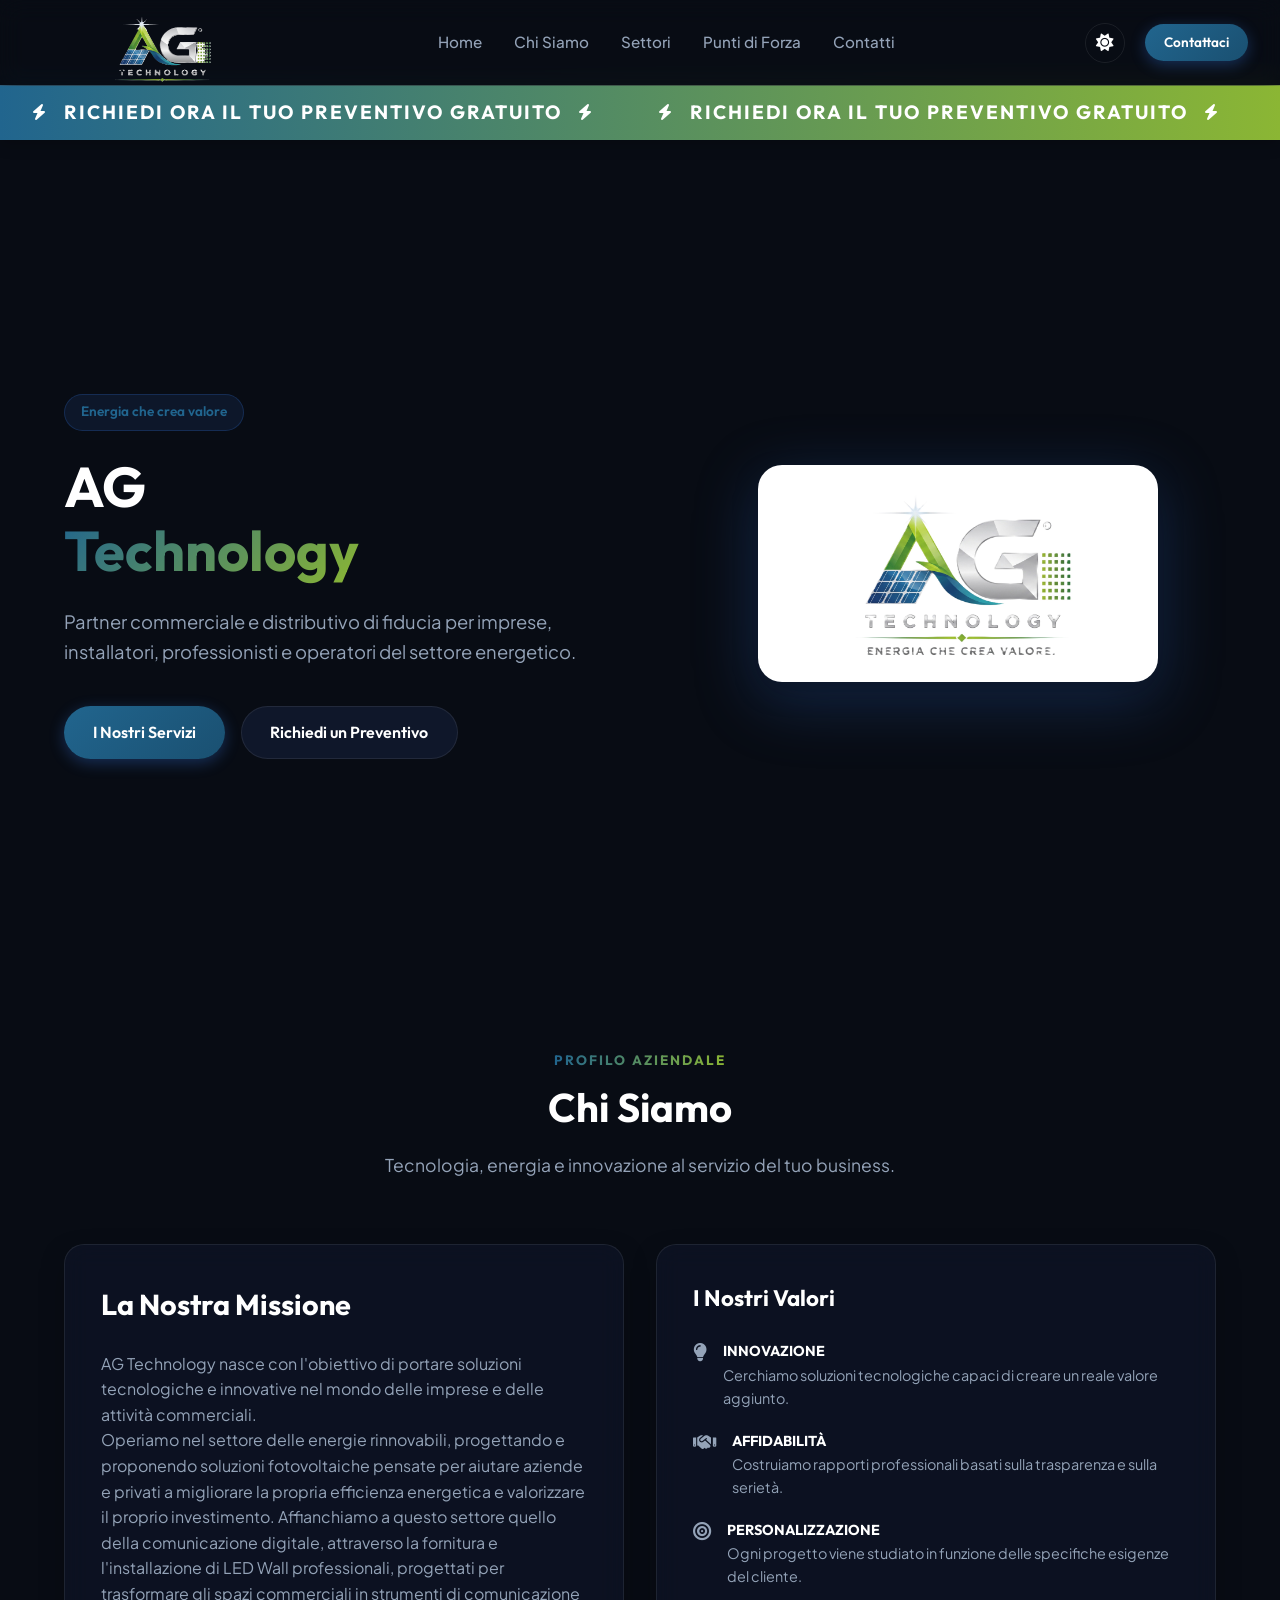
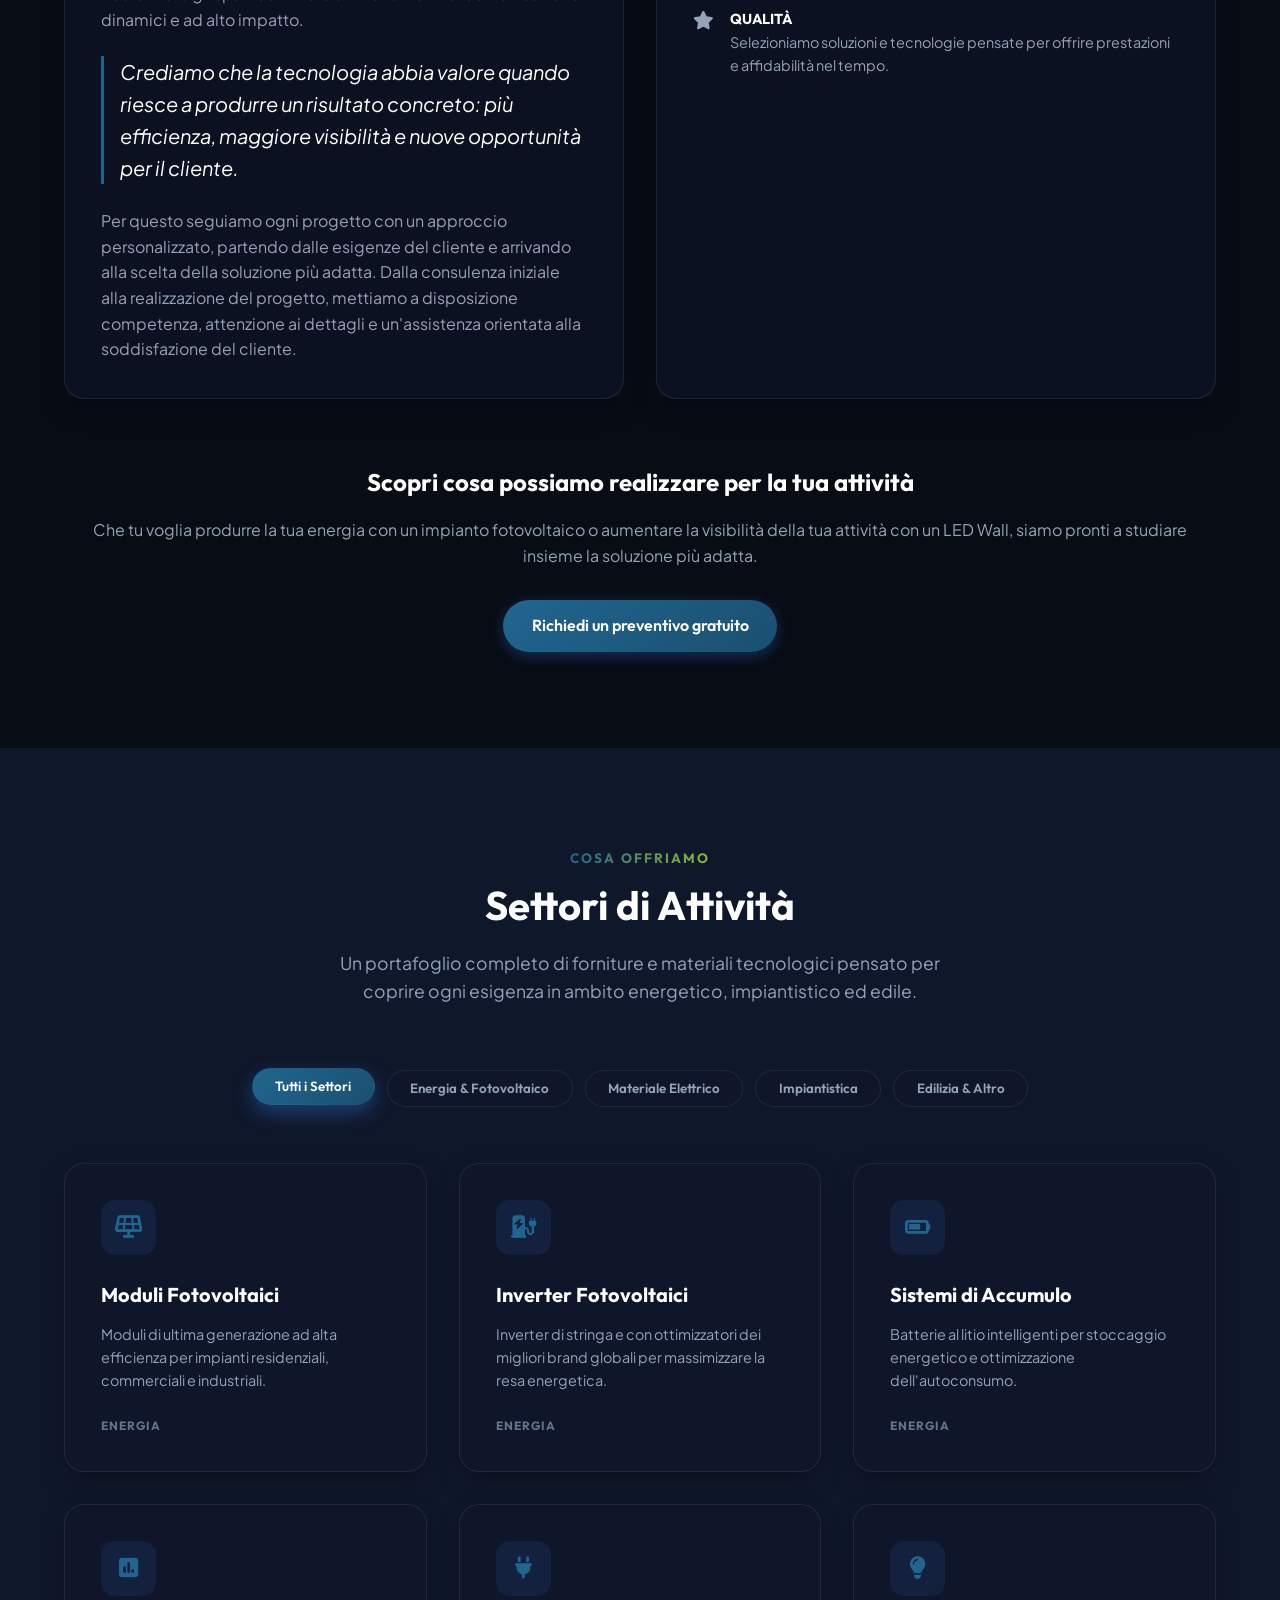
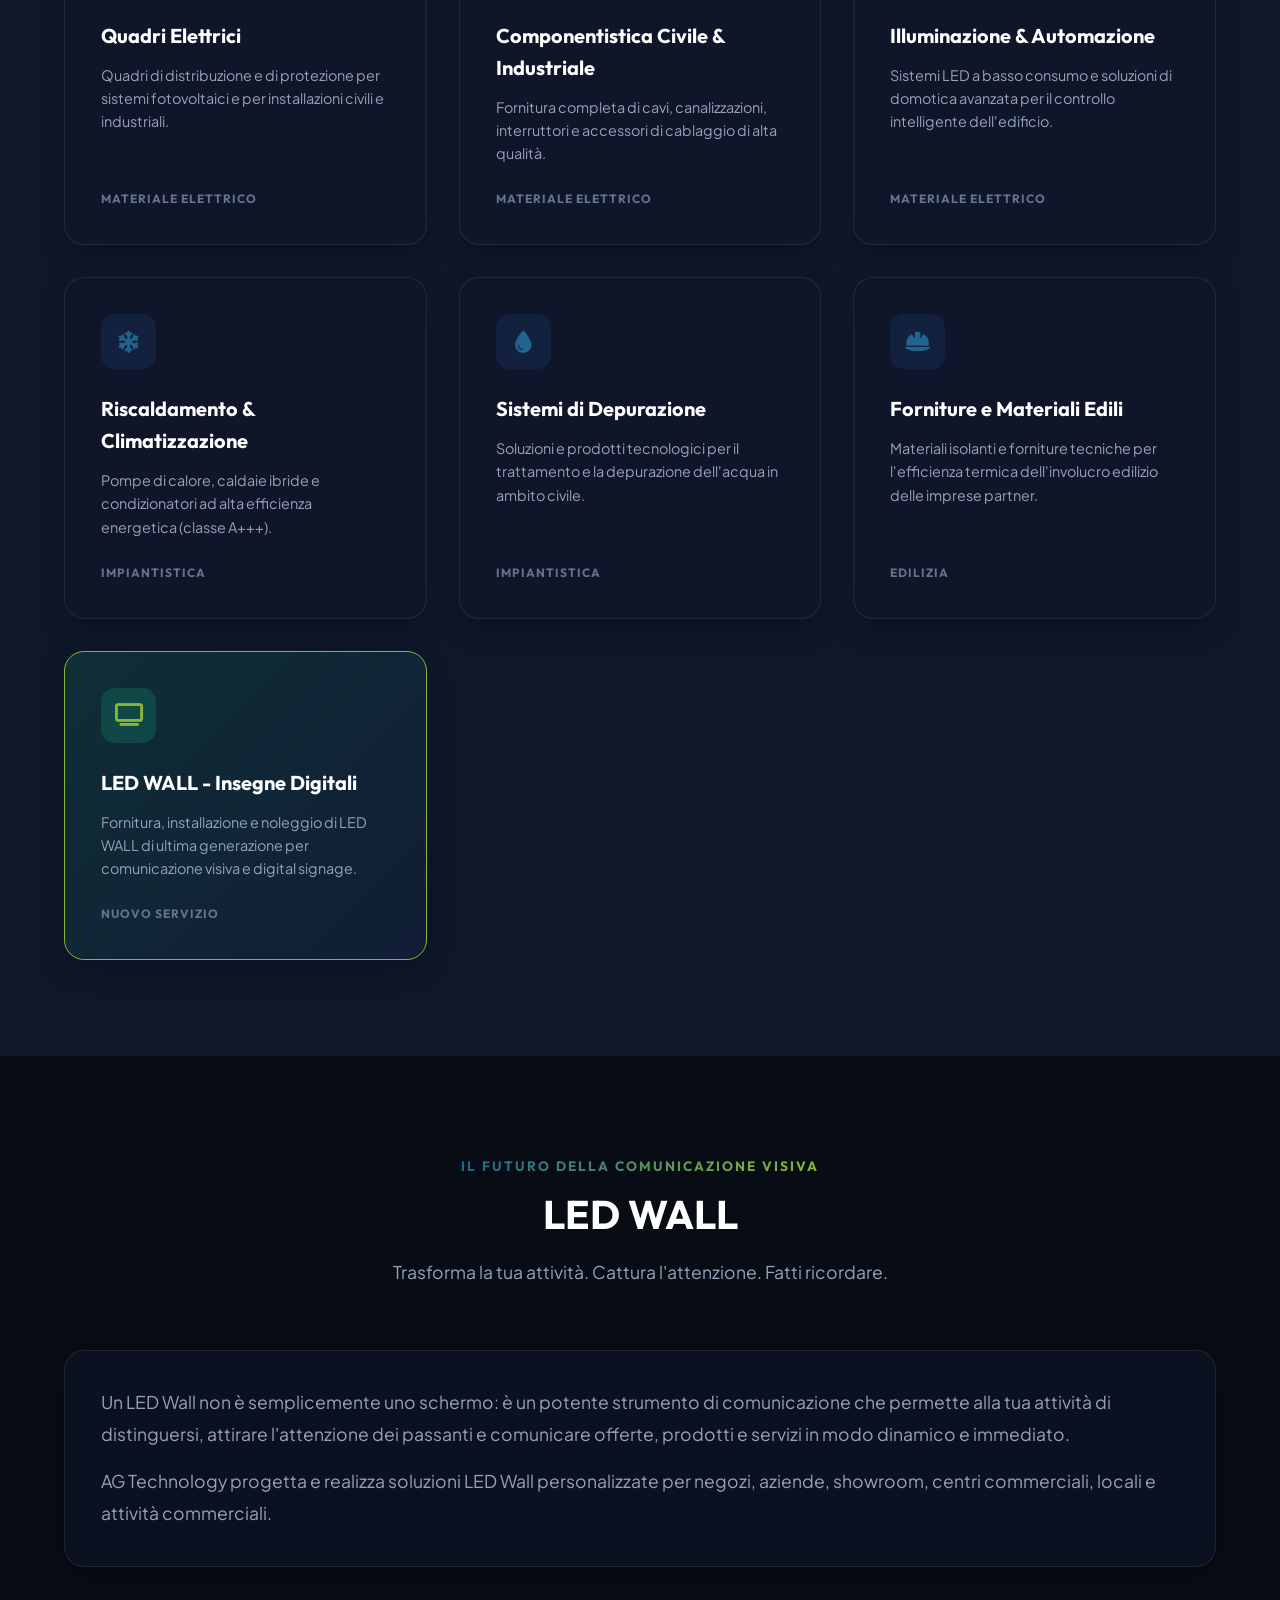
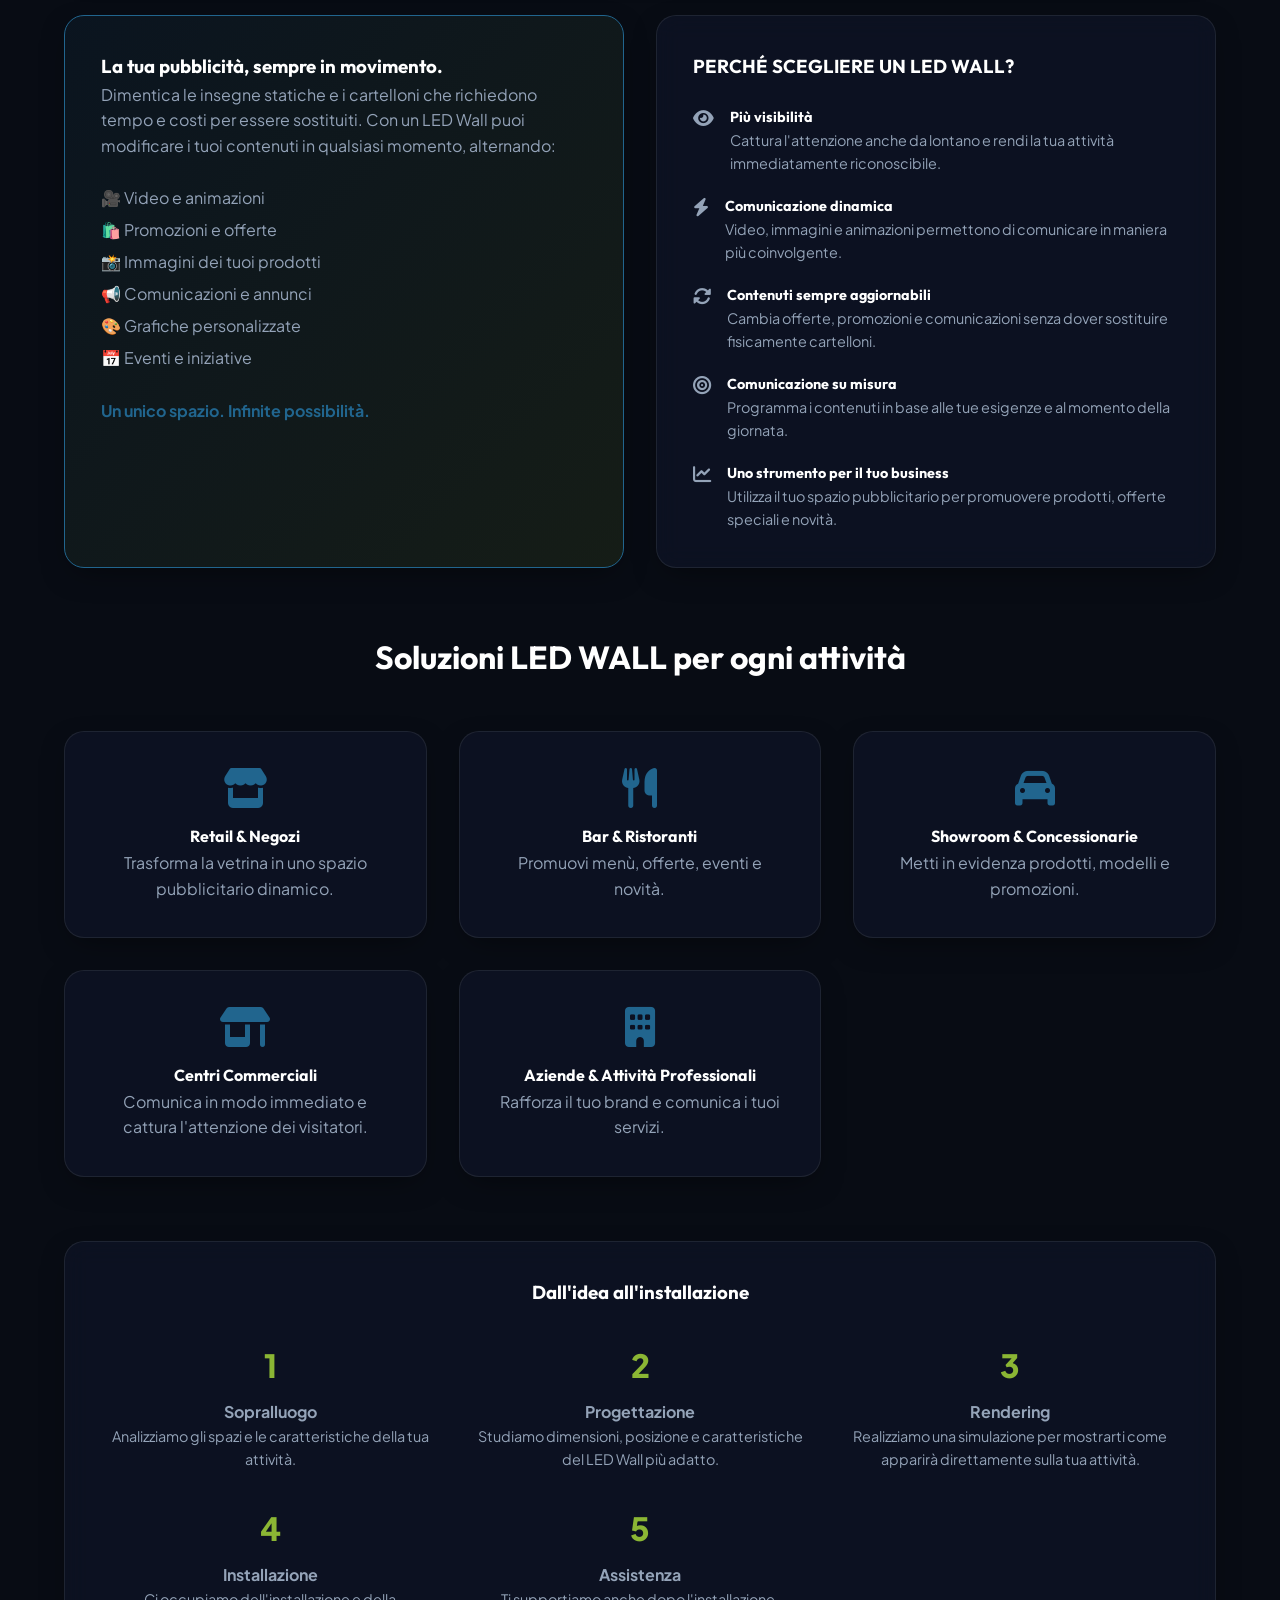
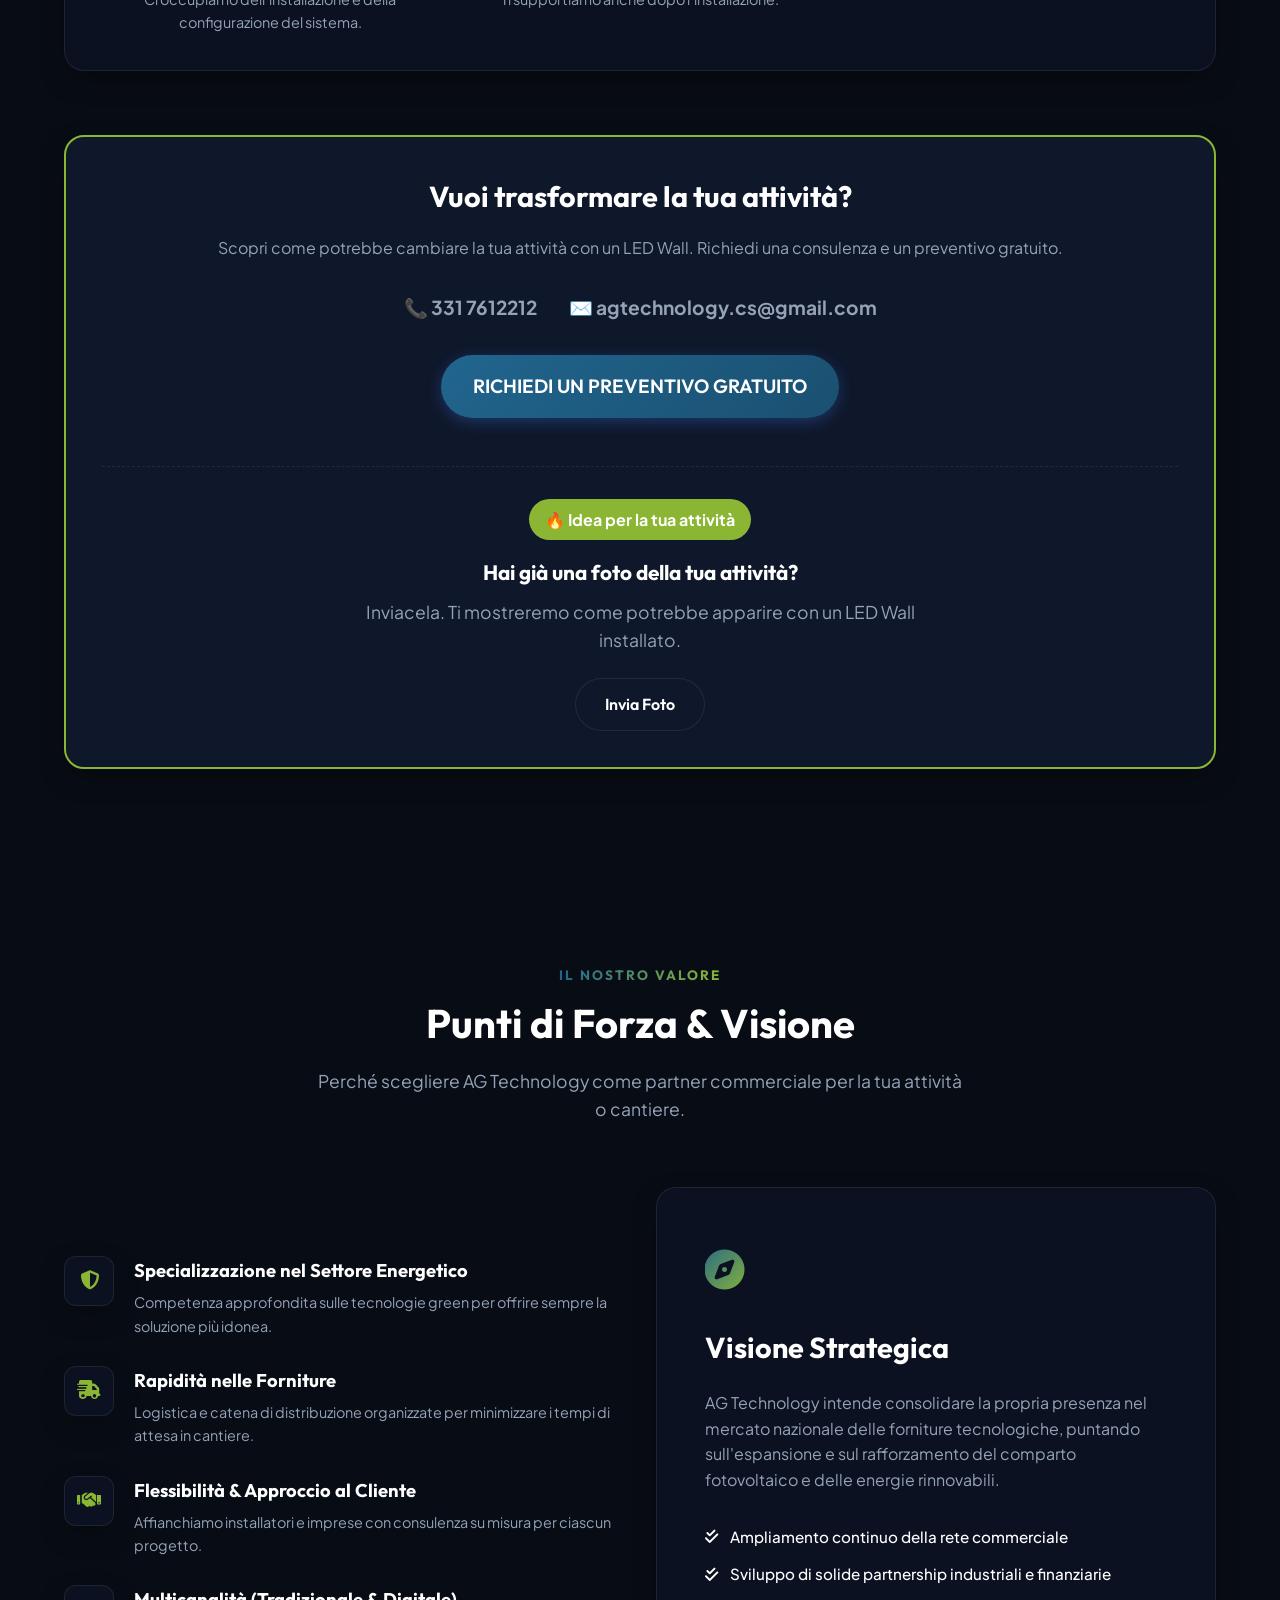
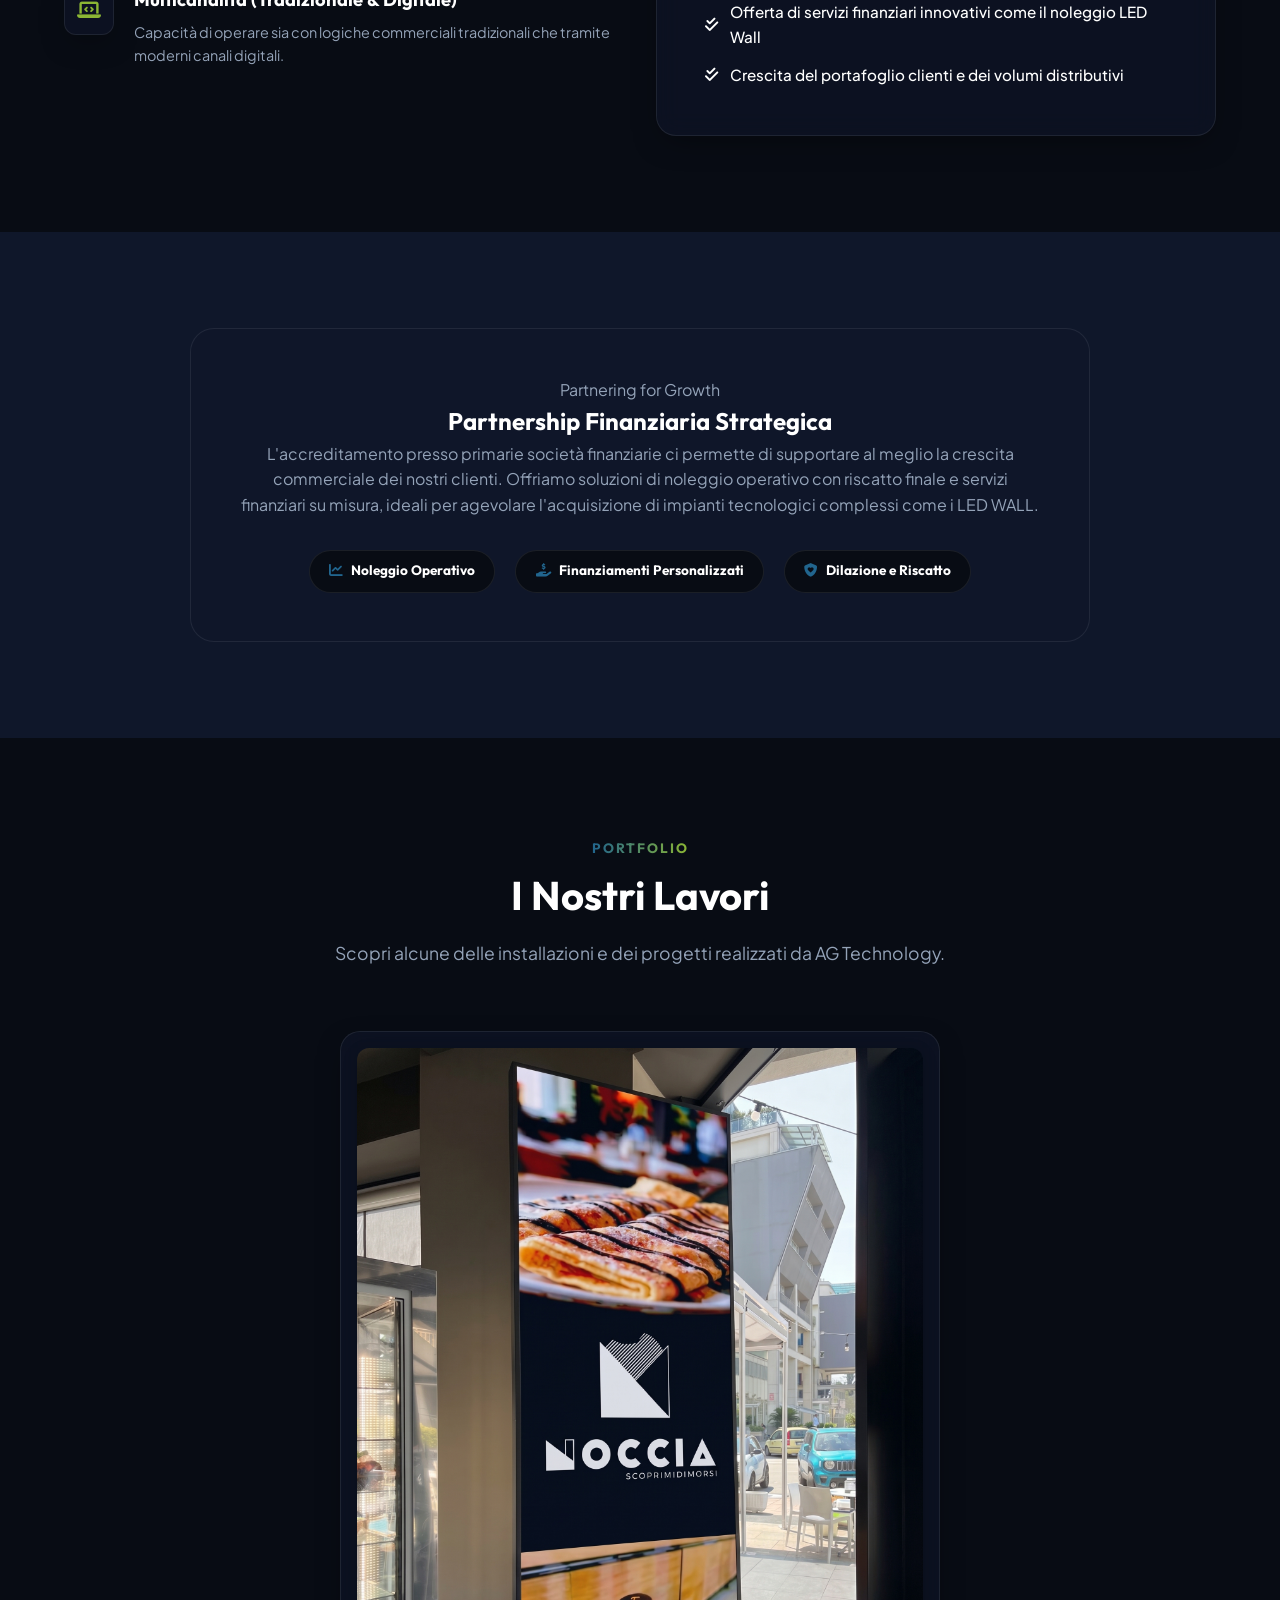
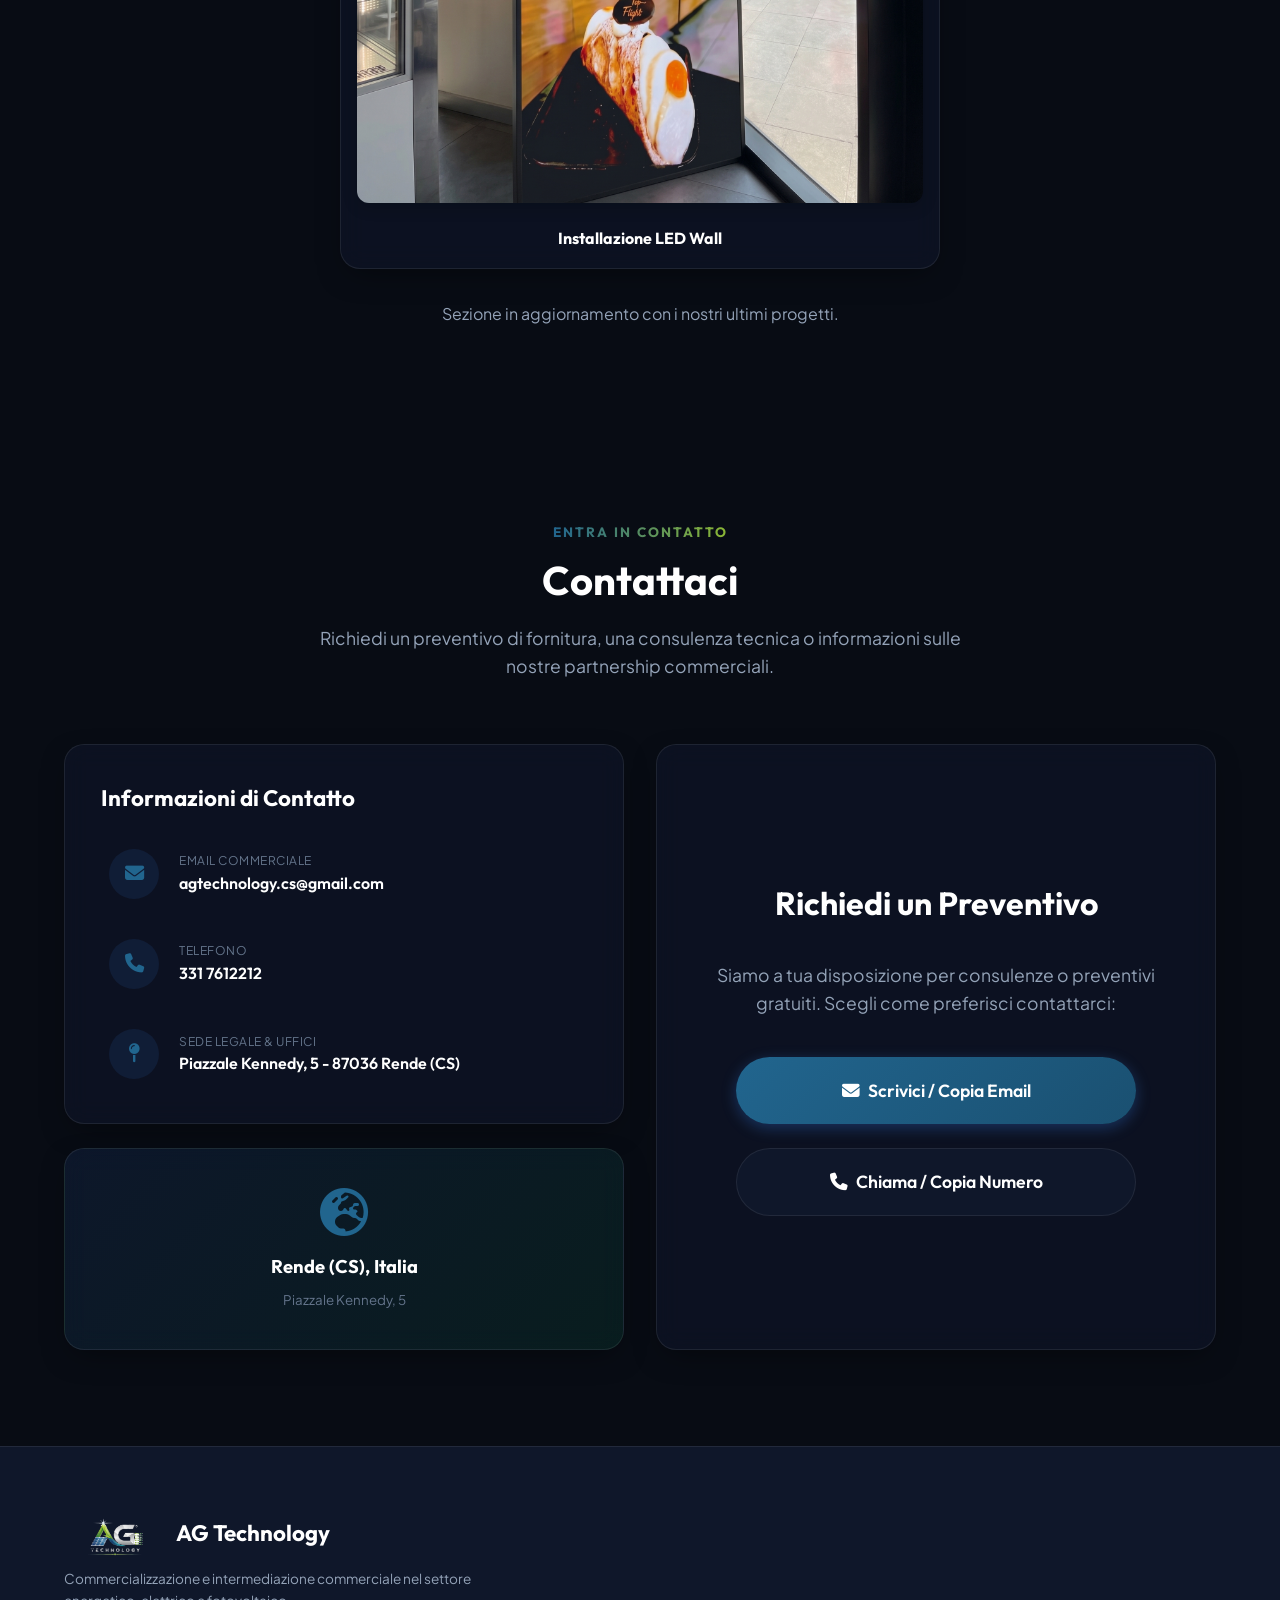
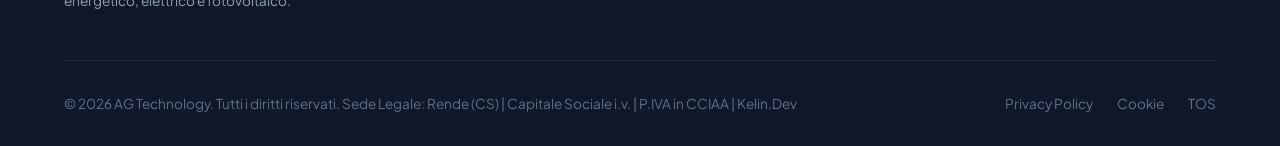
==== commit dad45087: "Aggiornata sezione portfolio con foto LedWall e logica link contatti responsive" ====
--- a/index.html
+++ b/index.html
@@ -544,23 +544,10 @@
                 </div>
                 
                 <div class="grid grid-3">
-                    <div class="card glass-card scroll-animate text-center" style="padding: 1rem;">
-                        <div style="width: 100%; height: 200px; background: rgba(33, 101, 142, 0.1); border-radius: 12px; display: flex; align-items: center; justify-content: center; margin-bottom: 1rem;">
-                            <i class="fa-solid fa-image text-muted" style="font-size: 3rem;"></i>
-                        </div>
-                        <h4>Impianto Fotovoltaico Commerciale</h4>
-                    </div>
-                    <div class="card glass-card scroll-animate text-center" style="padding: 1rem;">
-                        <div style="width: 100%; height: 200px; background: rgba(139, 182, 52, 0.1); border-radius: 12px; display: flex; align-items: center; justify-content: center; margin-bottom: 1rem;">
-                            <i class="fa-solid fa-image text-muted" style="font-size: 3rem;"></i>
-                        </div>
-                        <h4>Installazione LED Wall Outdoor</h4>
-                    </div>
-                    <div class="card glass-card scroll-animate text-center" style="padding: 1rem;">
-                        <div style="width: 100%; height: 200px; background: rgba(33, 101, 142, 0.1); border-radius: 12px; display: flex; align-items: center; justify-content: center; margin-bottom: 1rem;">
-                            <i class="fa-solid fa-image text-muted" style="font-size: 3rem;"></i>
-                        </div>
-                        <h4>Efficientamento Energetico</h4>
+                    <!-- Solo LED Wall -->
+                    <div class="card glass-card scroll-animate text-center" style="padding: 1rem; margin: 0 auto; max-width: 600px; grid-column: 1 / -1;">
+                        <img src="LedWall.jpg" alt="Installazione LED Wall" style="width: 100%; border-radius: 12px; margin-bottom: 1rem; box-shadow: 0 4px 15px rgba(0,0,0,0.2);">
+                        <h4>Installazione LED Wall</h4>
                     </div>
                 </div>
                 <div class="text-center" style="margin-top: 2rem;">
@@ -587,22 +574,22 @@
                             <h3>Informazioni di Contatto</h3>
                             
                             <div class="contact-list">
-                                <a href="javascript:void(0)" onclick="copyToClipboard('agtechnology.cs@gmail.com', this)" class="contact-item">
+                                <a href="mailto:agtechnology.cs@gmail.com" onclick="handleContactClick(event, 'agtechnology.cs@gmail.com', this)" class="contact-item">
                                     <div class="contact-item-icon">
                                         <i class="fa-solid fa-envelope"></i>
                                     </div>
                                     <div class="contact-item-text">
-                                        <span class="label">Email Commerciale (Clicca per copiare)</span>
+                                        <span class="label">Email Commerciale</span>
                                         <span class="value">agtechnology.cs@gmail.com</span>
                                     </div>
                                 </a>
 
-                                <a href="javascript:void(0)" onclick="copyToClipboard('3317612212', this)" class="contact-item">
+                                <a href="tel:+393317612212" onclick="handleContactClick(event, '3317612212', this)" class="contact-item">
                                     <div class="contact-item-icon">
                                         <i class="fa-solid fa-phone"></i>
                                     </div>
                                     <div class="contact-item-text">
-                                        <span class="label">Telefono (Clicca per copiare)</span>
+                                        <span class="label">Telefono</span>
                                         <span class="value">331 7612212</span>
                                     </div>
                                 </a>
@@ -634,11 +621,11 @@
                         <h3 style="margin-bottom: 2rem; font-size: 2rem;">Richiedi un Preventivo</h3>
                         <p style="margin-bottom: 2.5rem; font-size: 1.1rem; color: var(--text-body);">Siamo a tua disposizione per consulenze o preventivi gratuiti. Scegli come preferisci contattarci:</p>
                         <div style="display: flex; flex-direction: column; gap: 1.5rem; width: 100%; max-width: 400px;">
-                            <a href="javascript:void(0)" onclick="copyToClipboard('agtechnology.cs@gmail.com', this)" class="btn btn-primary" style="padding: 1.2rem; font-size: 1.1rem;">
-                                <i class="fa-solid fa-envelope"></i> Copia Email
+                            <a href="mailto:agtechnology.cs@gmail.com" onclick="handleContactClick(event, 'agtechnology.cs@gmail.com', this)" class="btn btn-primary" style="padding: 1.2rem; font-size: 1.1rem;">
+                                <i class="fa-solid fa-envelope"></i> Scrivici / Copia Email
                             </a>
-                            <a href="javascript:void(0)" onclick="copyToClipboard('3317612212', this)" class="btn btn-secondary" style="padding: 1.2rem; font-size: 1.1rem;">
-                                <i class="fa-solid fa-phone"></i> Copia Numero Telefono
+                            <a href="tel:+393317612212" onclick="handleContactClick(event, '3317612212', this)" class="btn btn-secondary" style="padding: 1.2rem; font-size: 1.1rem;">
+                                <i class="fa-solid fa-phone"></i> Chiama / Copia Numero
                             </a>
                         </div>
                     </div>
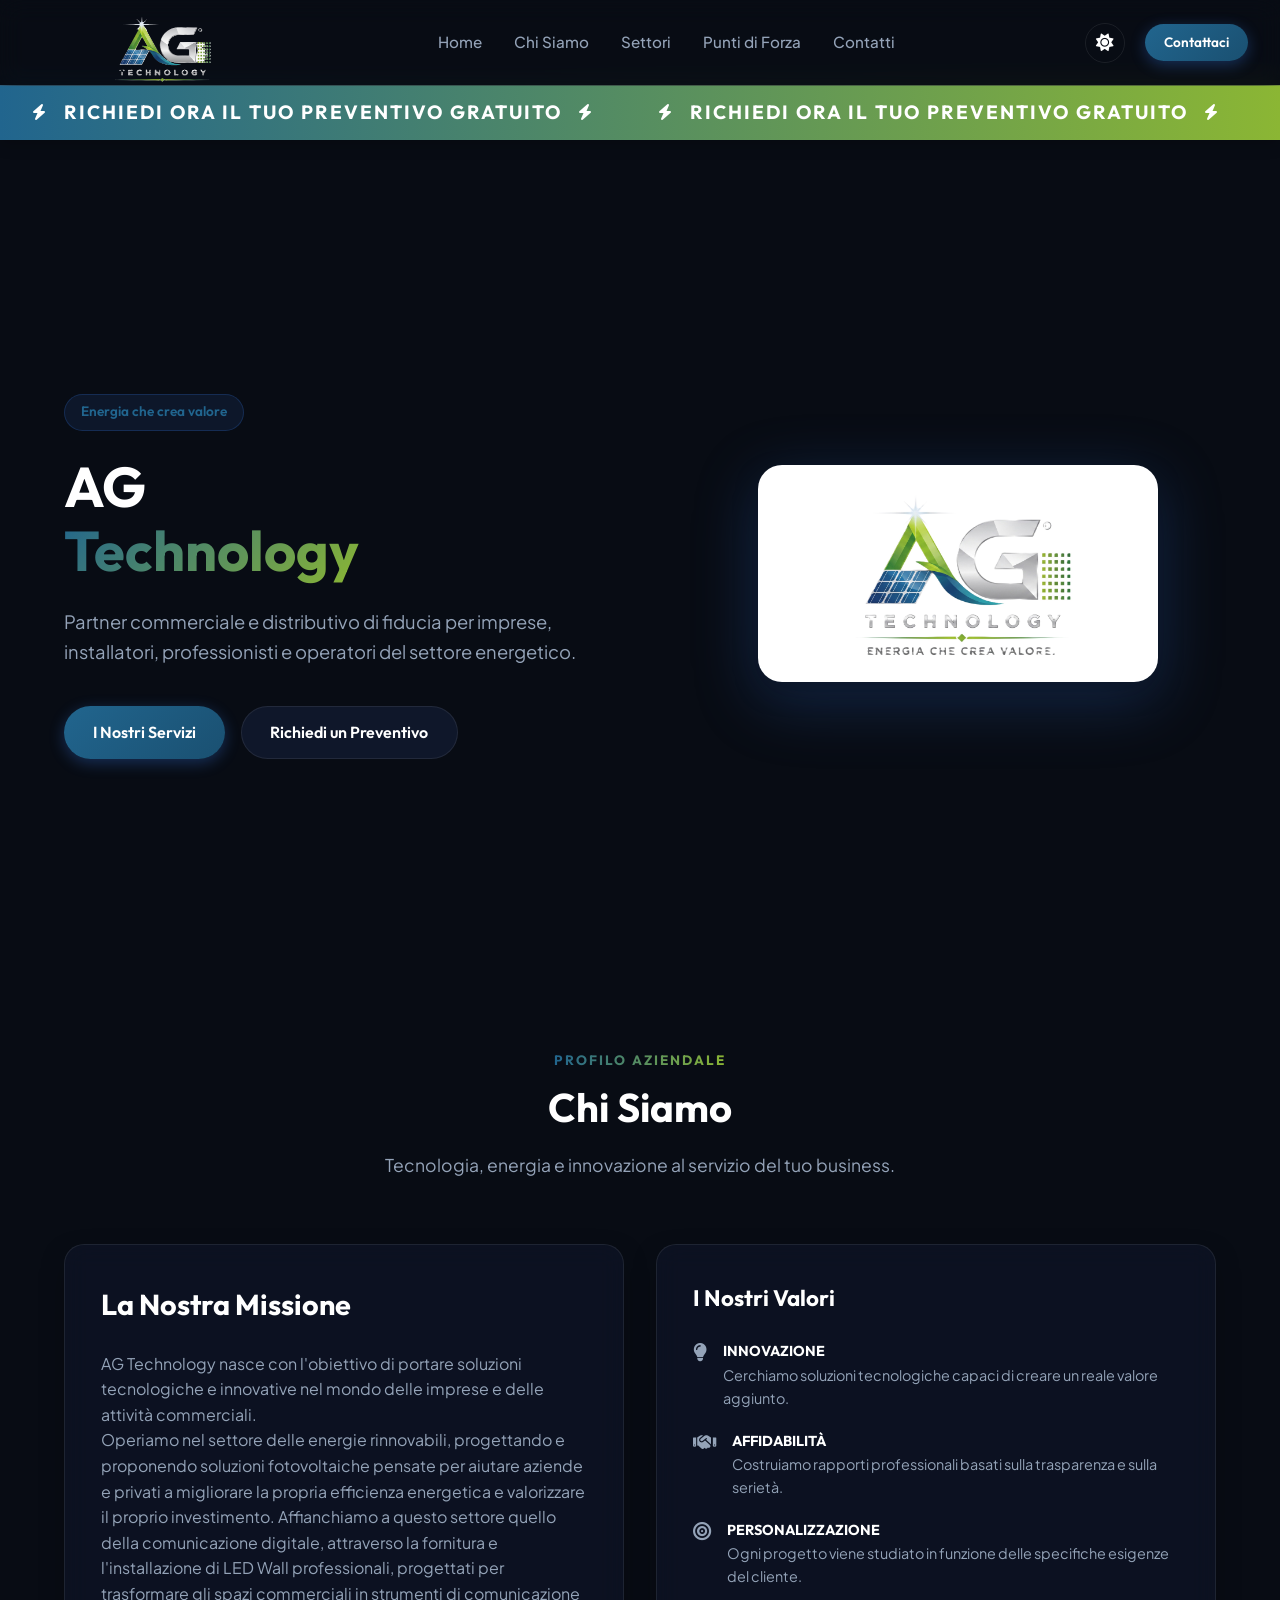
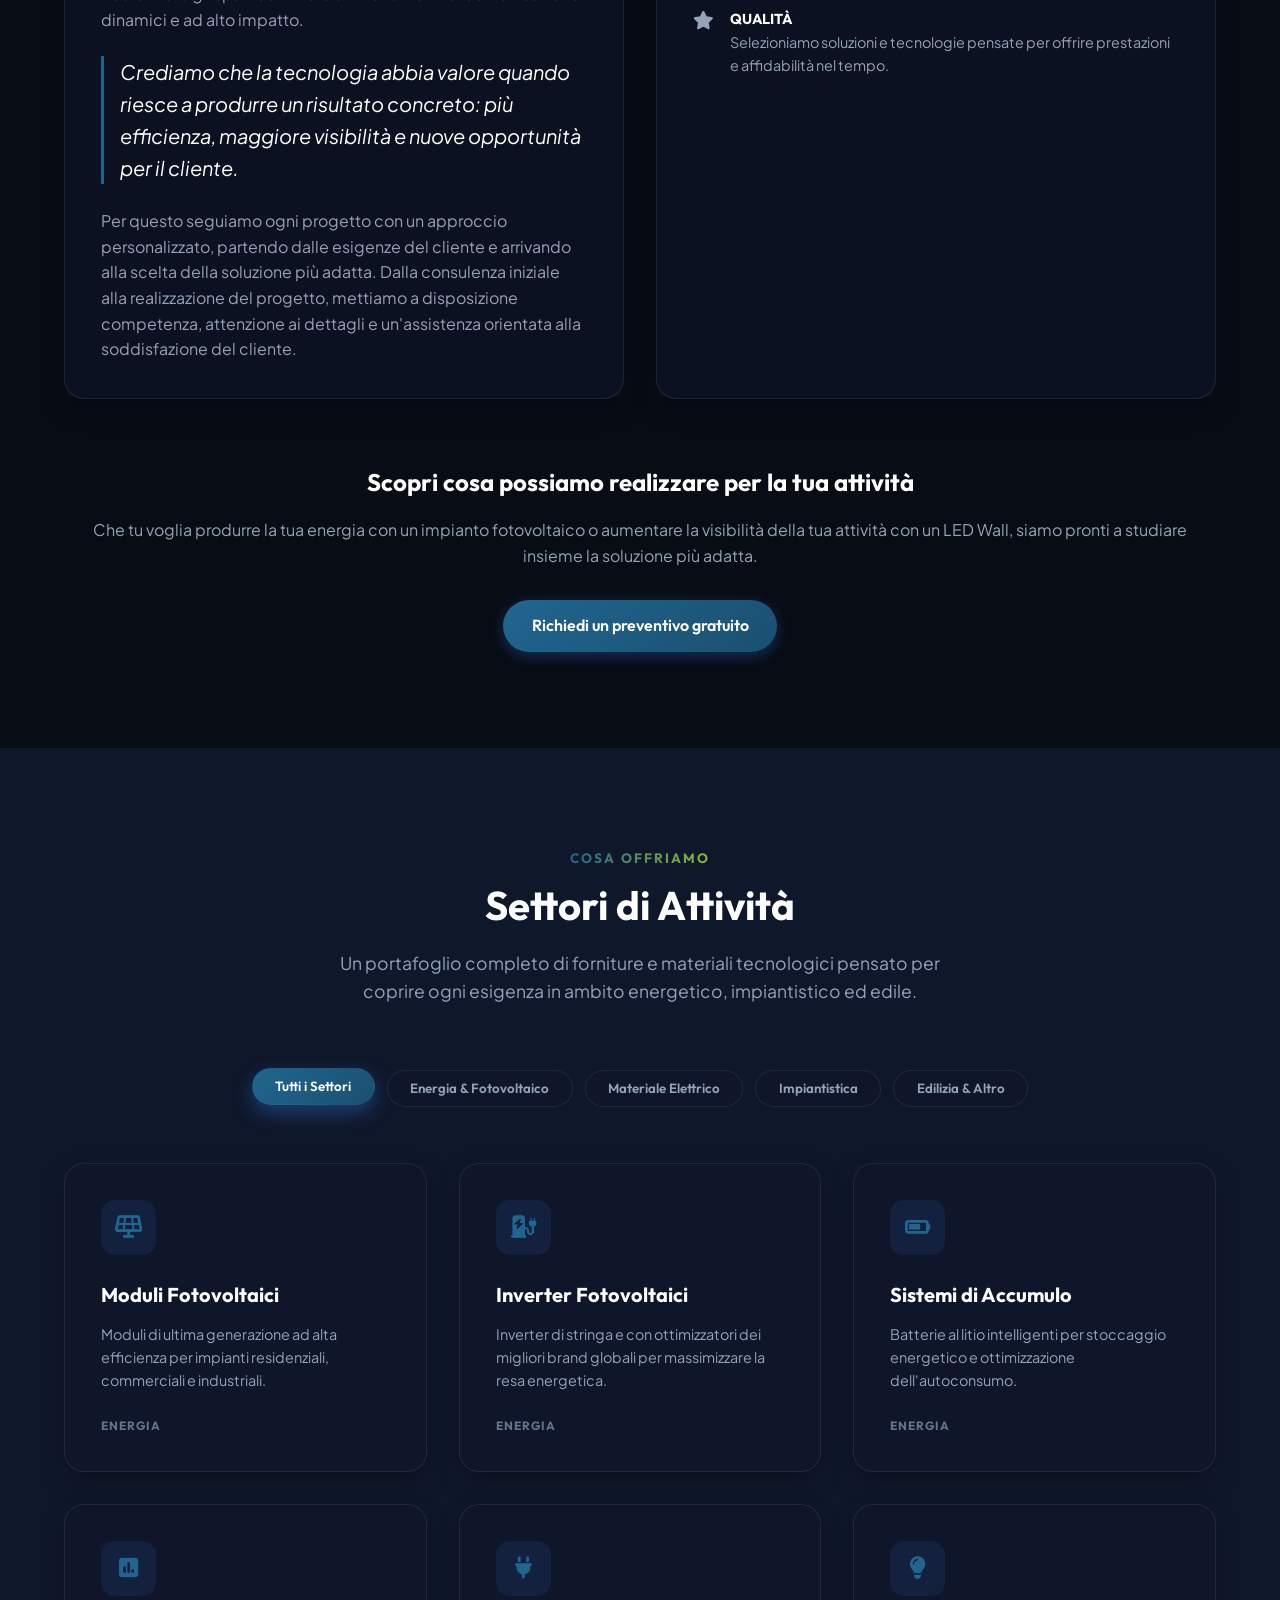
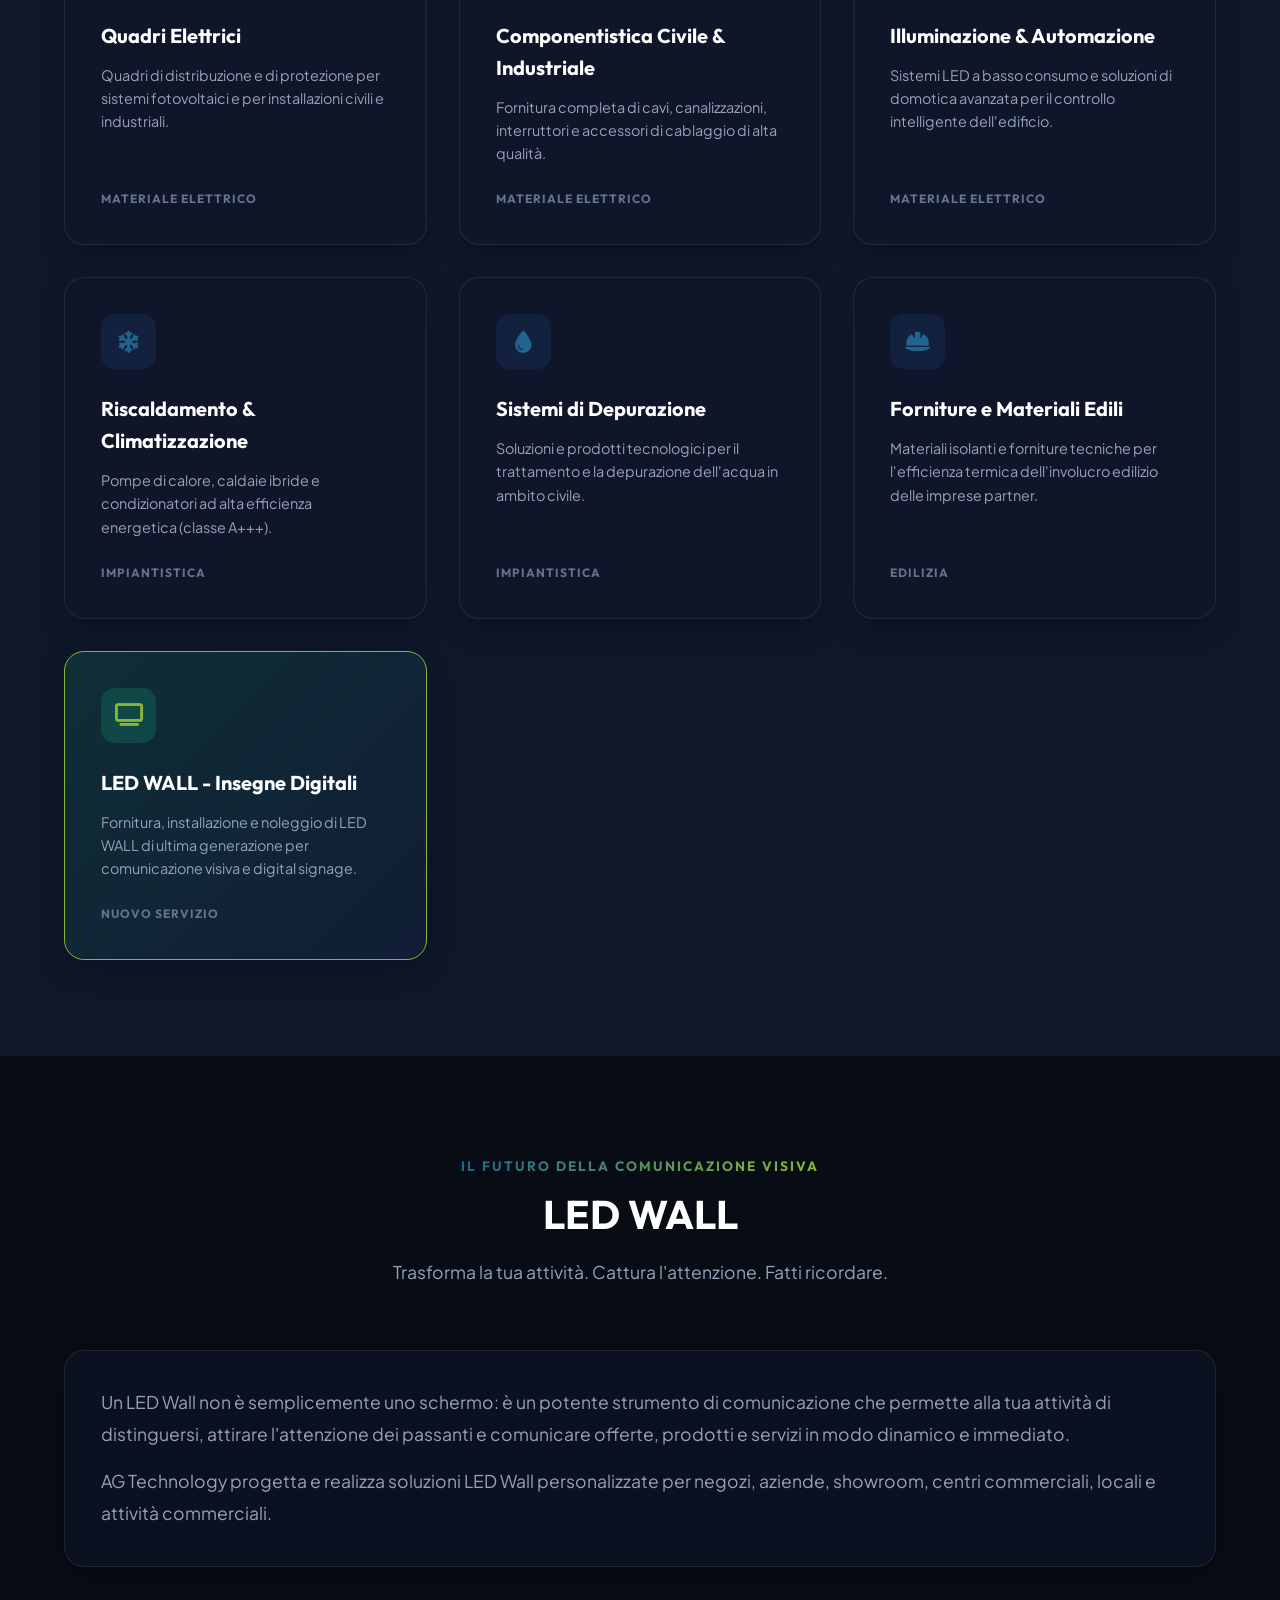
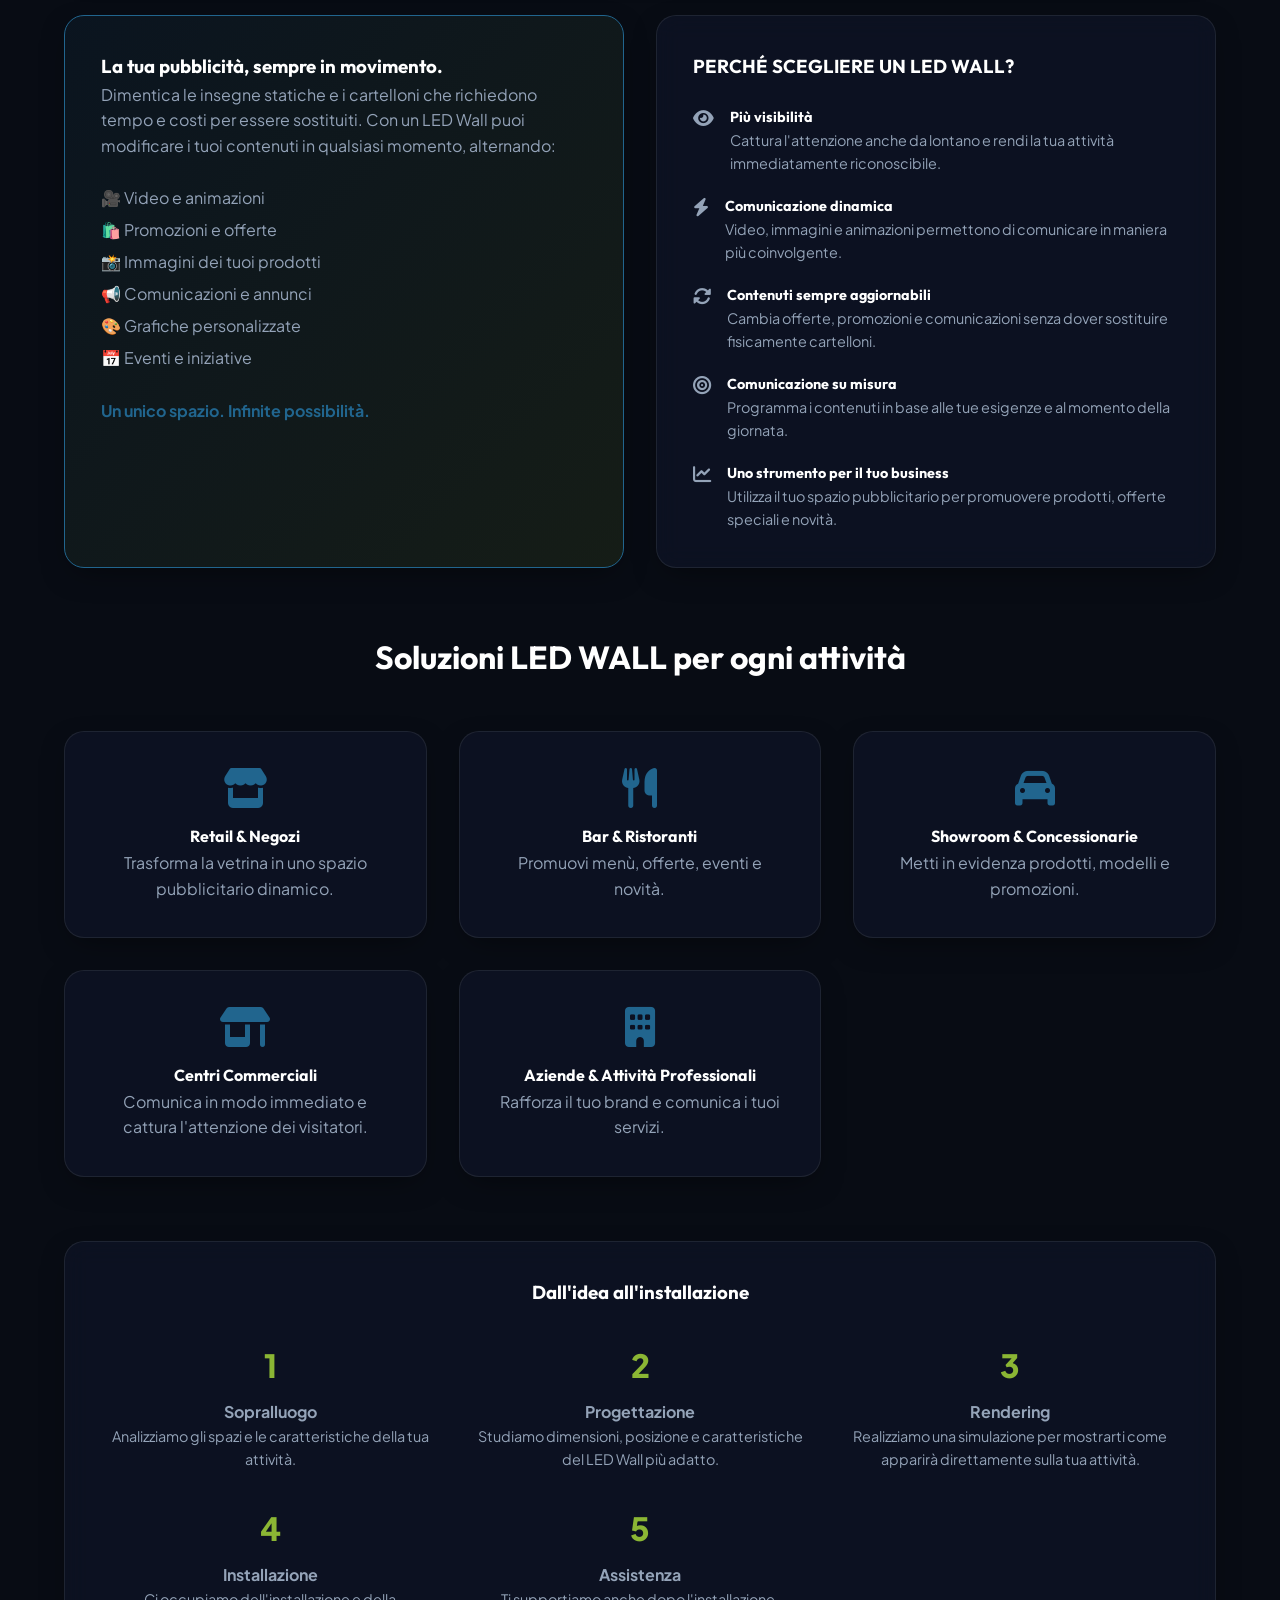
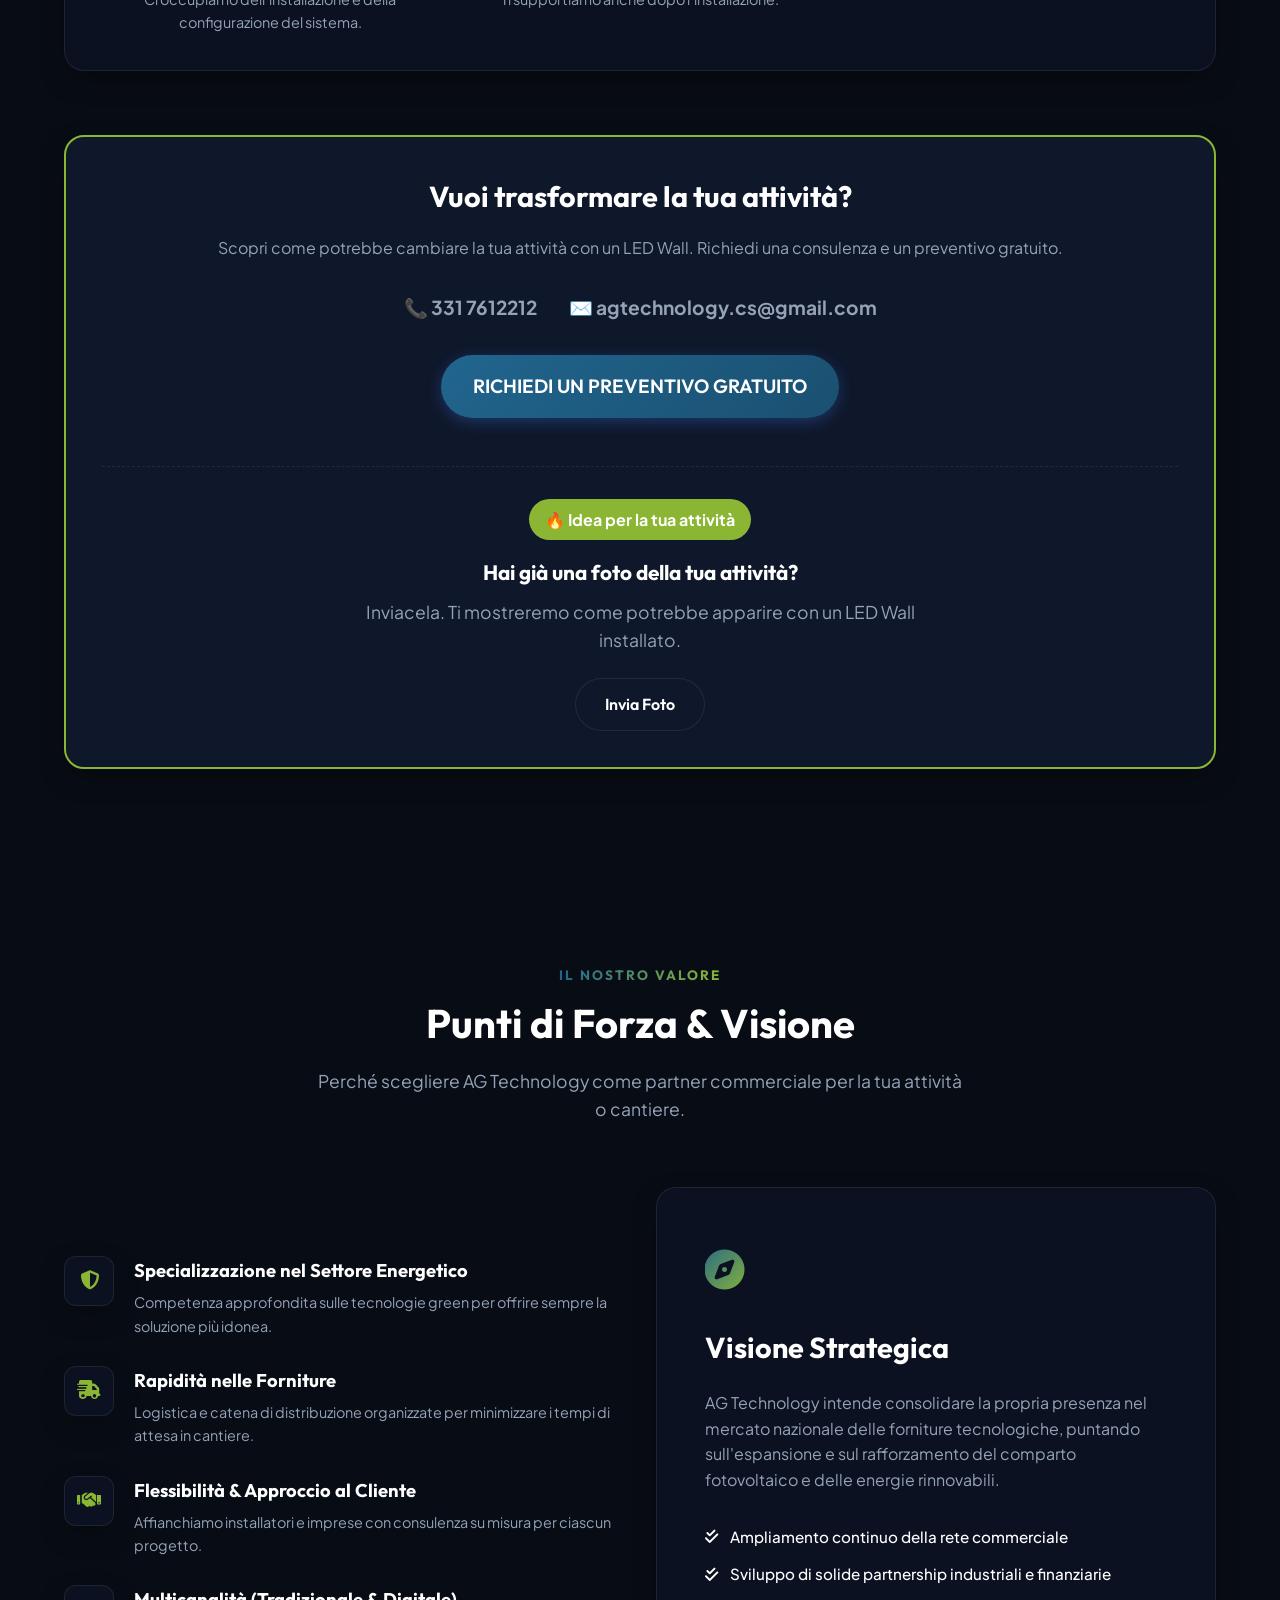
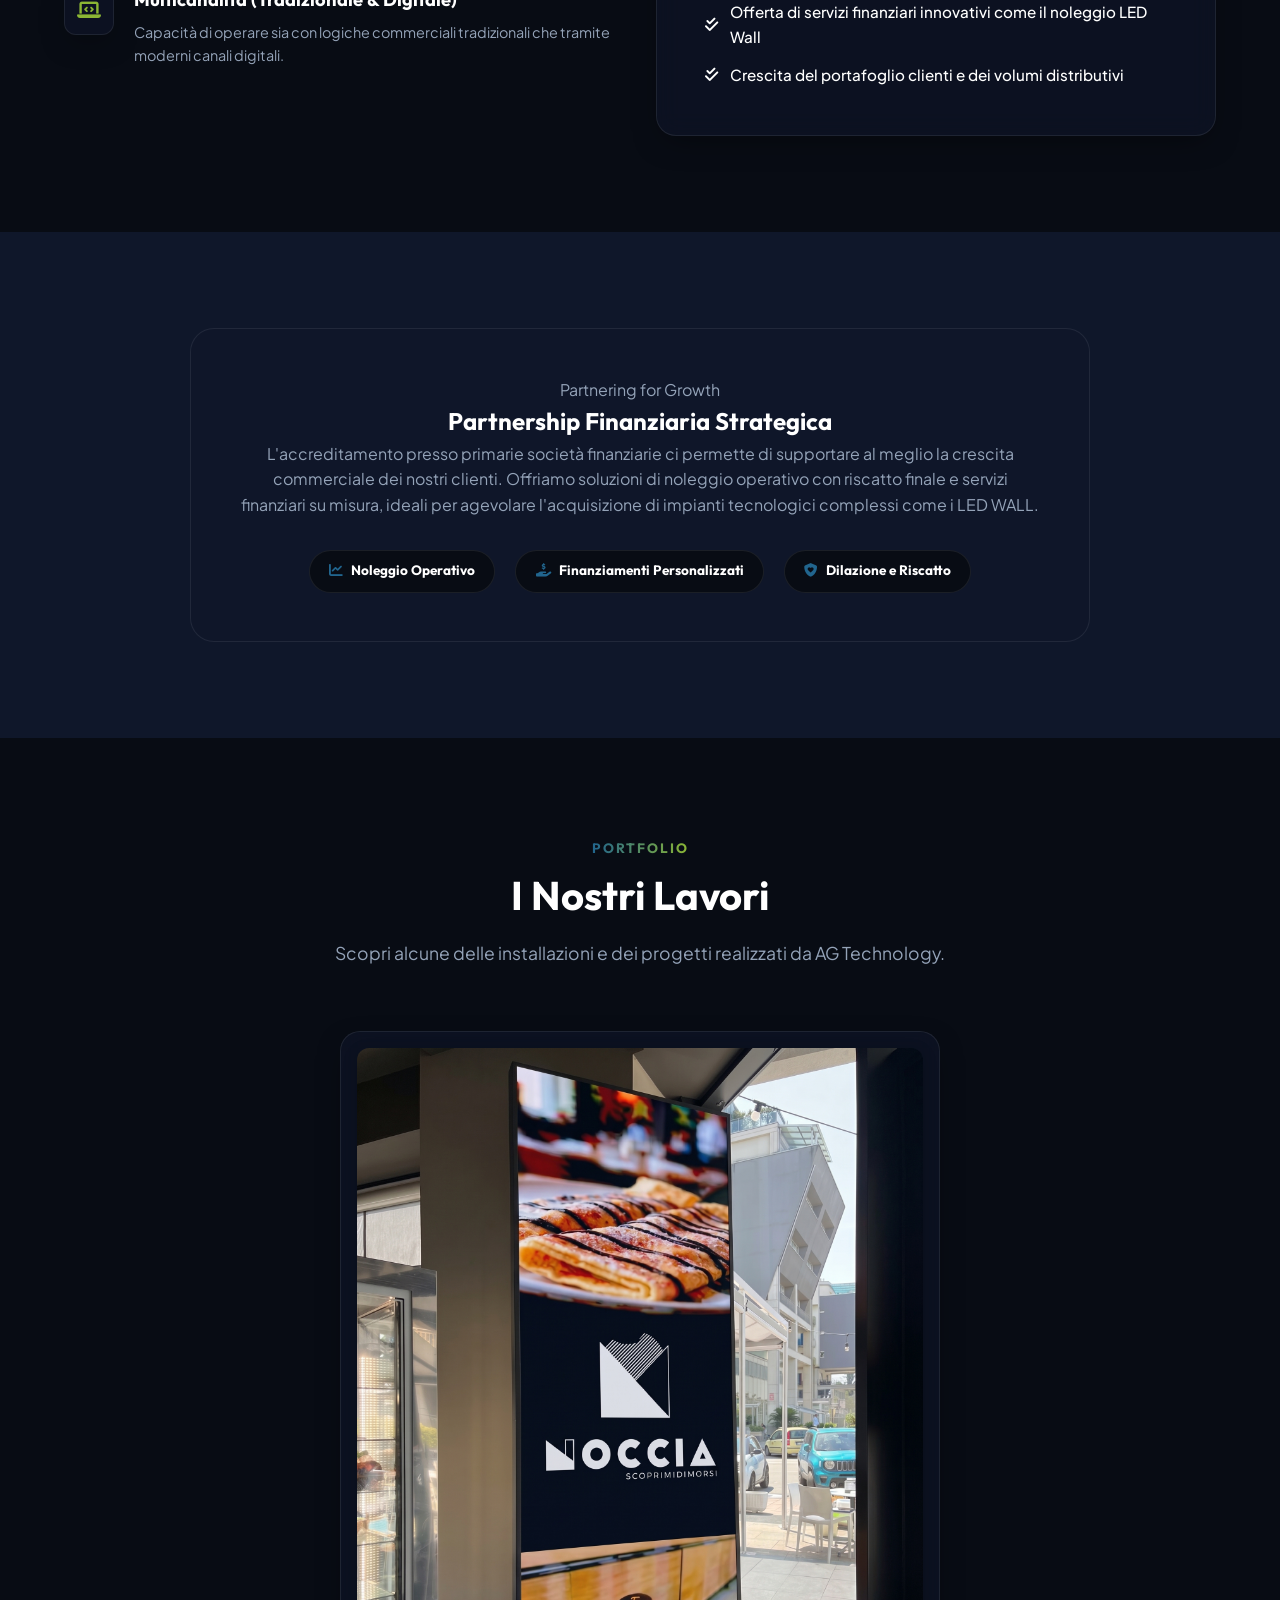
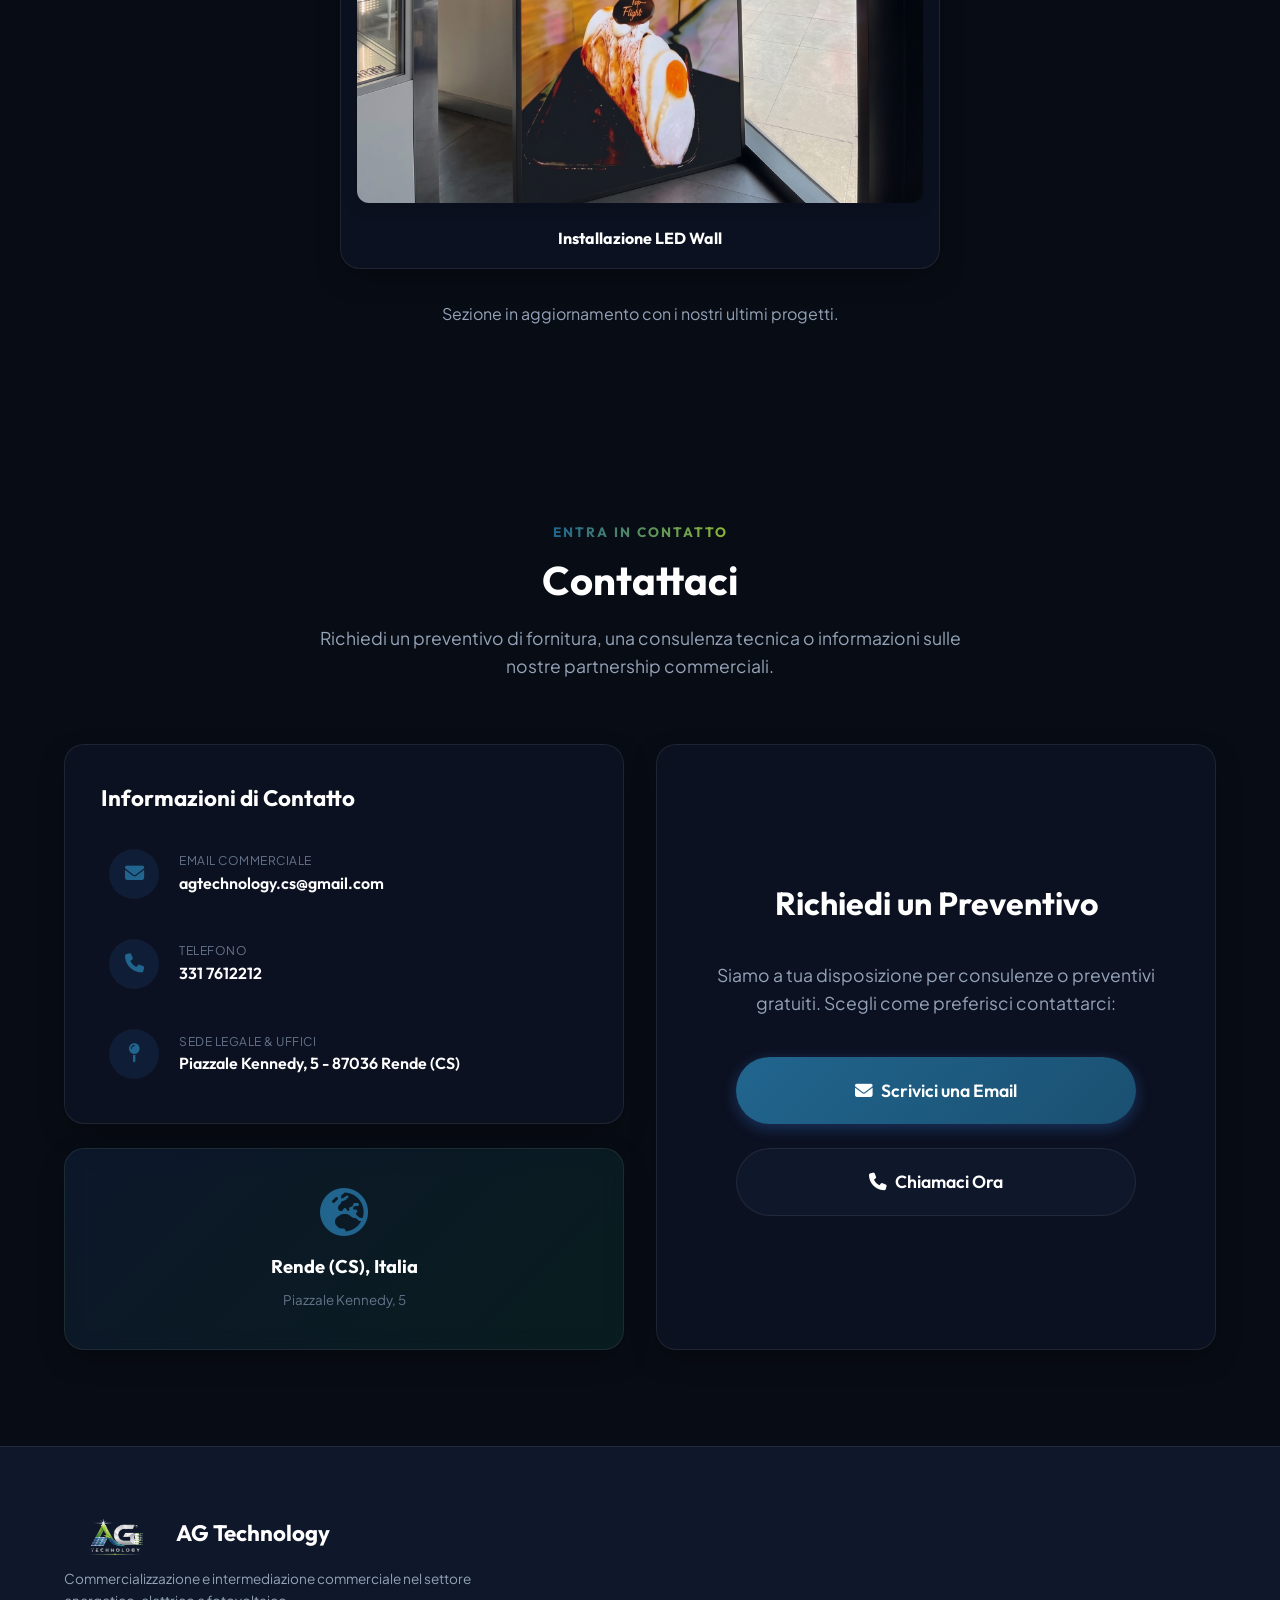
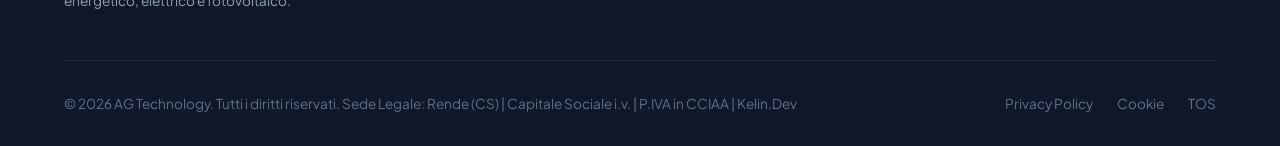
==== commit e6d9b820: "Aggiornato testo pulsanti contatti" ====
--- a/index.html
+++ b/index.html
@@ -622,10 +622,10 @@
                         <p style="margin-bottom: 2.5rem; font-size: 1.1rem; color: var(--text-body);">Siamo a tua disposizione per consulenze o preventivi gratuiti. Scegli come preferisci contattarci:</p>
                         <div style="display: flex; flex-direction: column; gap: 1.5rem; width: 100%; max-width: 400px;">
                             <a href="mailto:agtechnology.cs@gmail.com" onclick="handleContactClick(event, 'agtechnology.cs@gmail.com', this)" class="btn btn-primary" style="padding: 1.2rem; font-size: 1.1rem;">
-                                <i class="fa-solid fa-envelope"></i> Scrivici / Copia Email
+                                <i class="fa-solid fa-envelope"></i> Scrivici una Email
                             </a>
                             <a href="tel:+393317612212" onclick="handleContactClick(event, '3317612212', this)" class="btn btn-secondary" style="padding: 1.2rem; font-size: 1.1rem;">
-                                <i class="fa-solid fa-phone"></i> Chiama / Copia Numero
+                                <i class="fa-solid fa-phone"></i> Chiamaci Ora
                             </a>
                         </div>
                     </div>
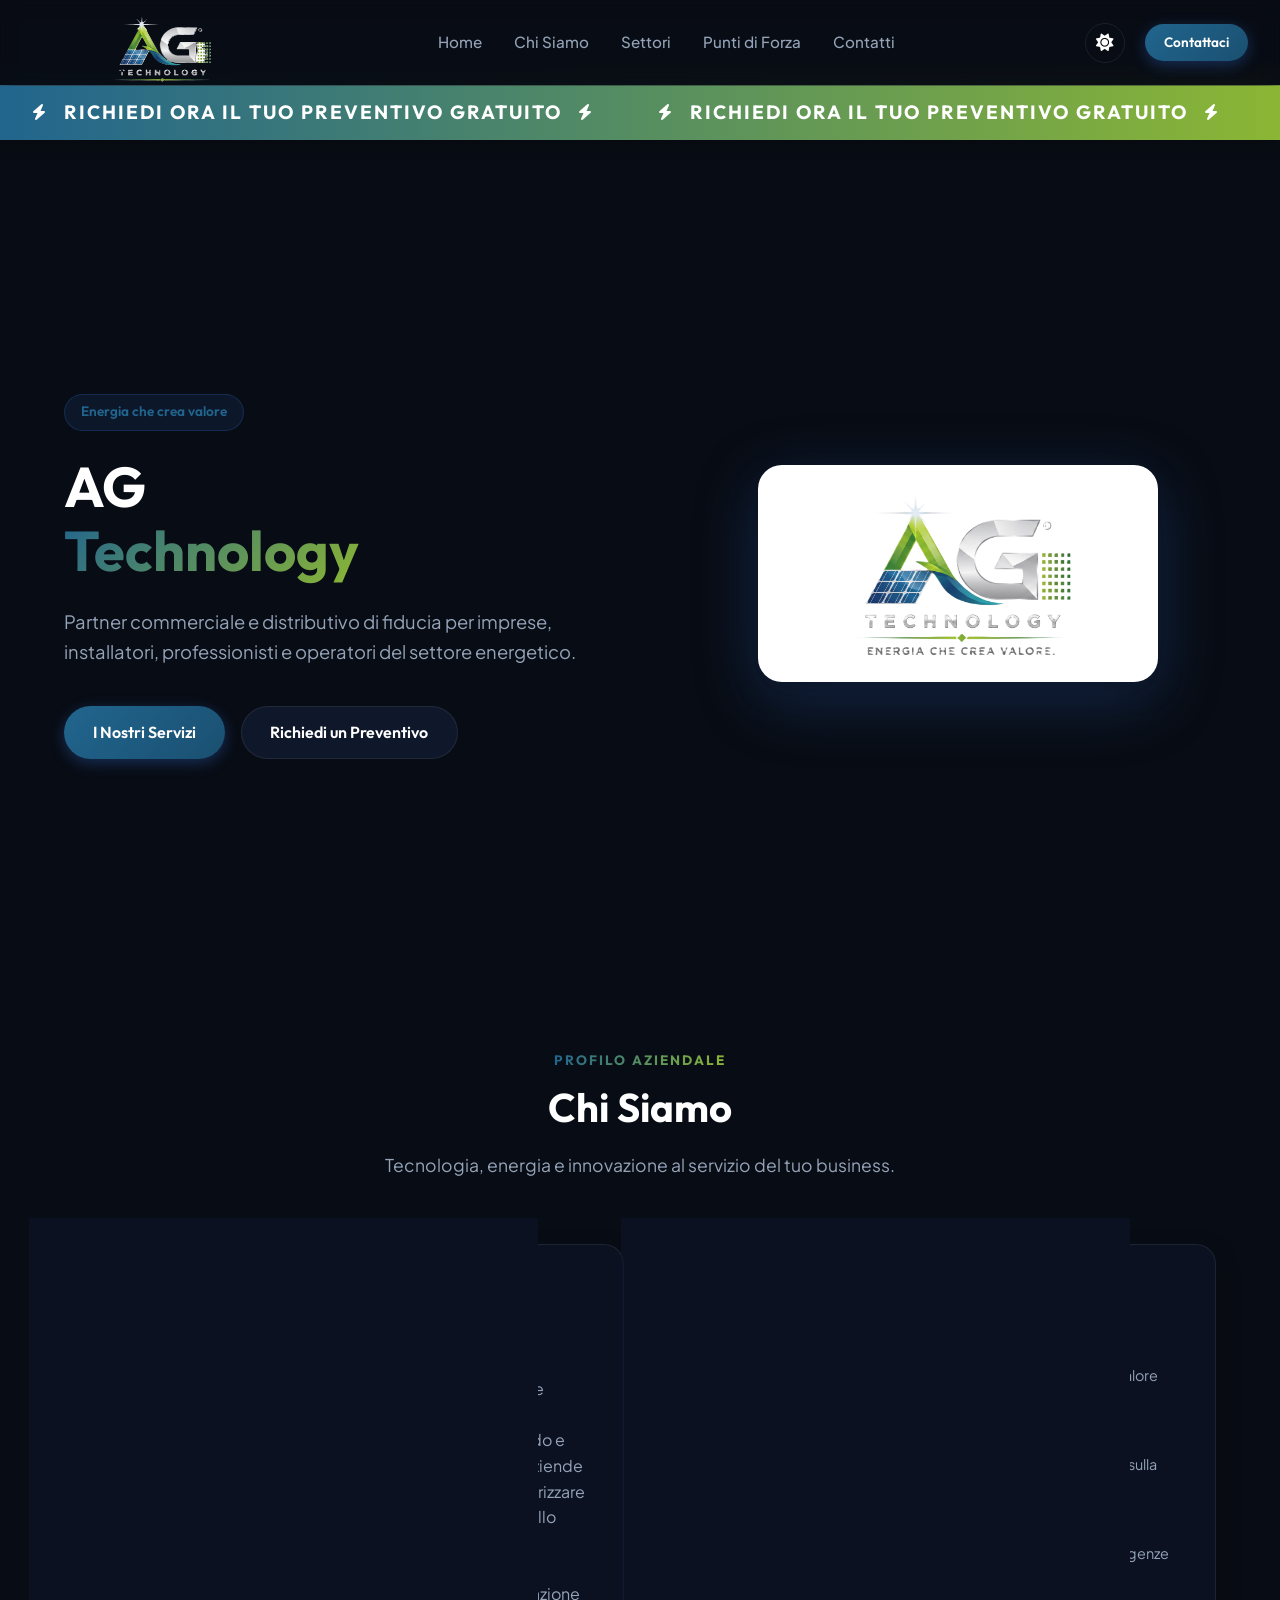
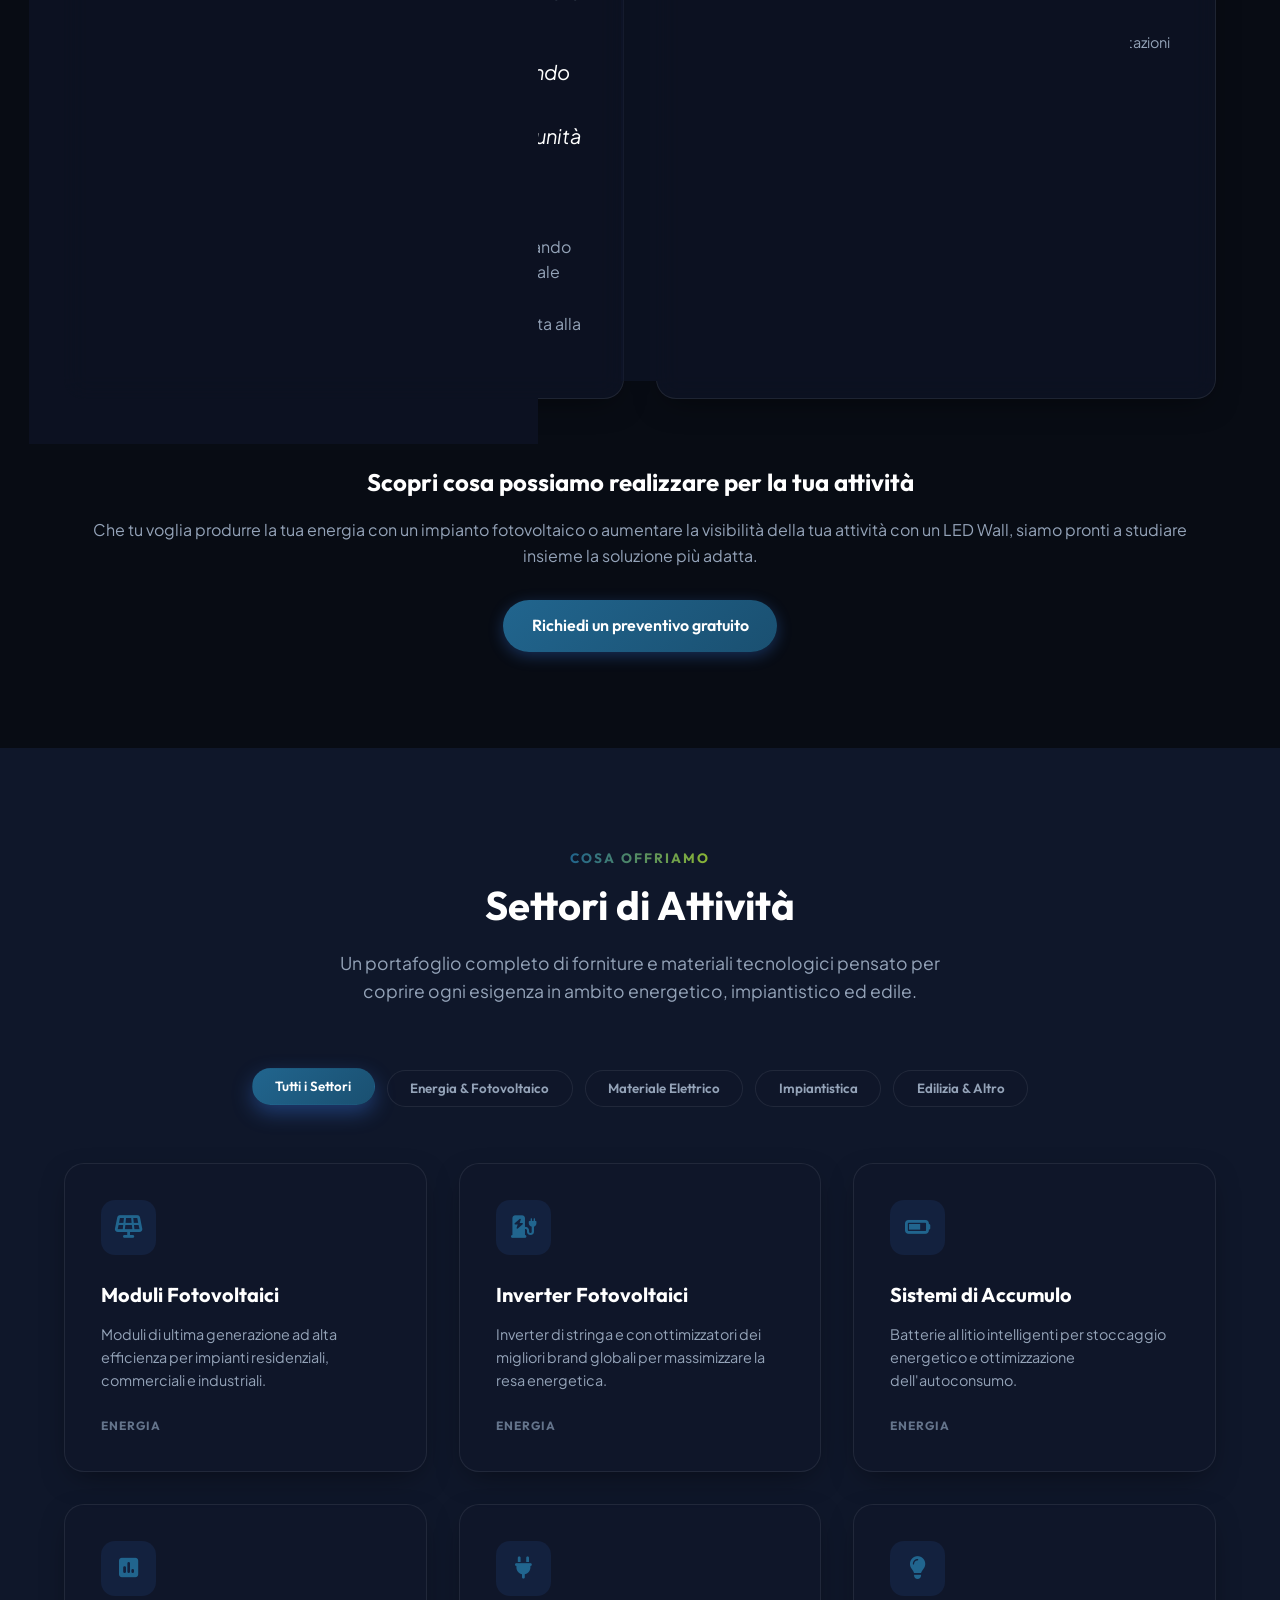
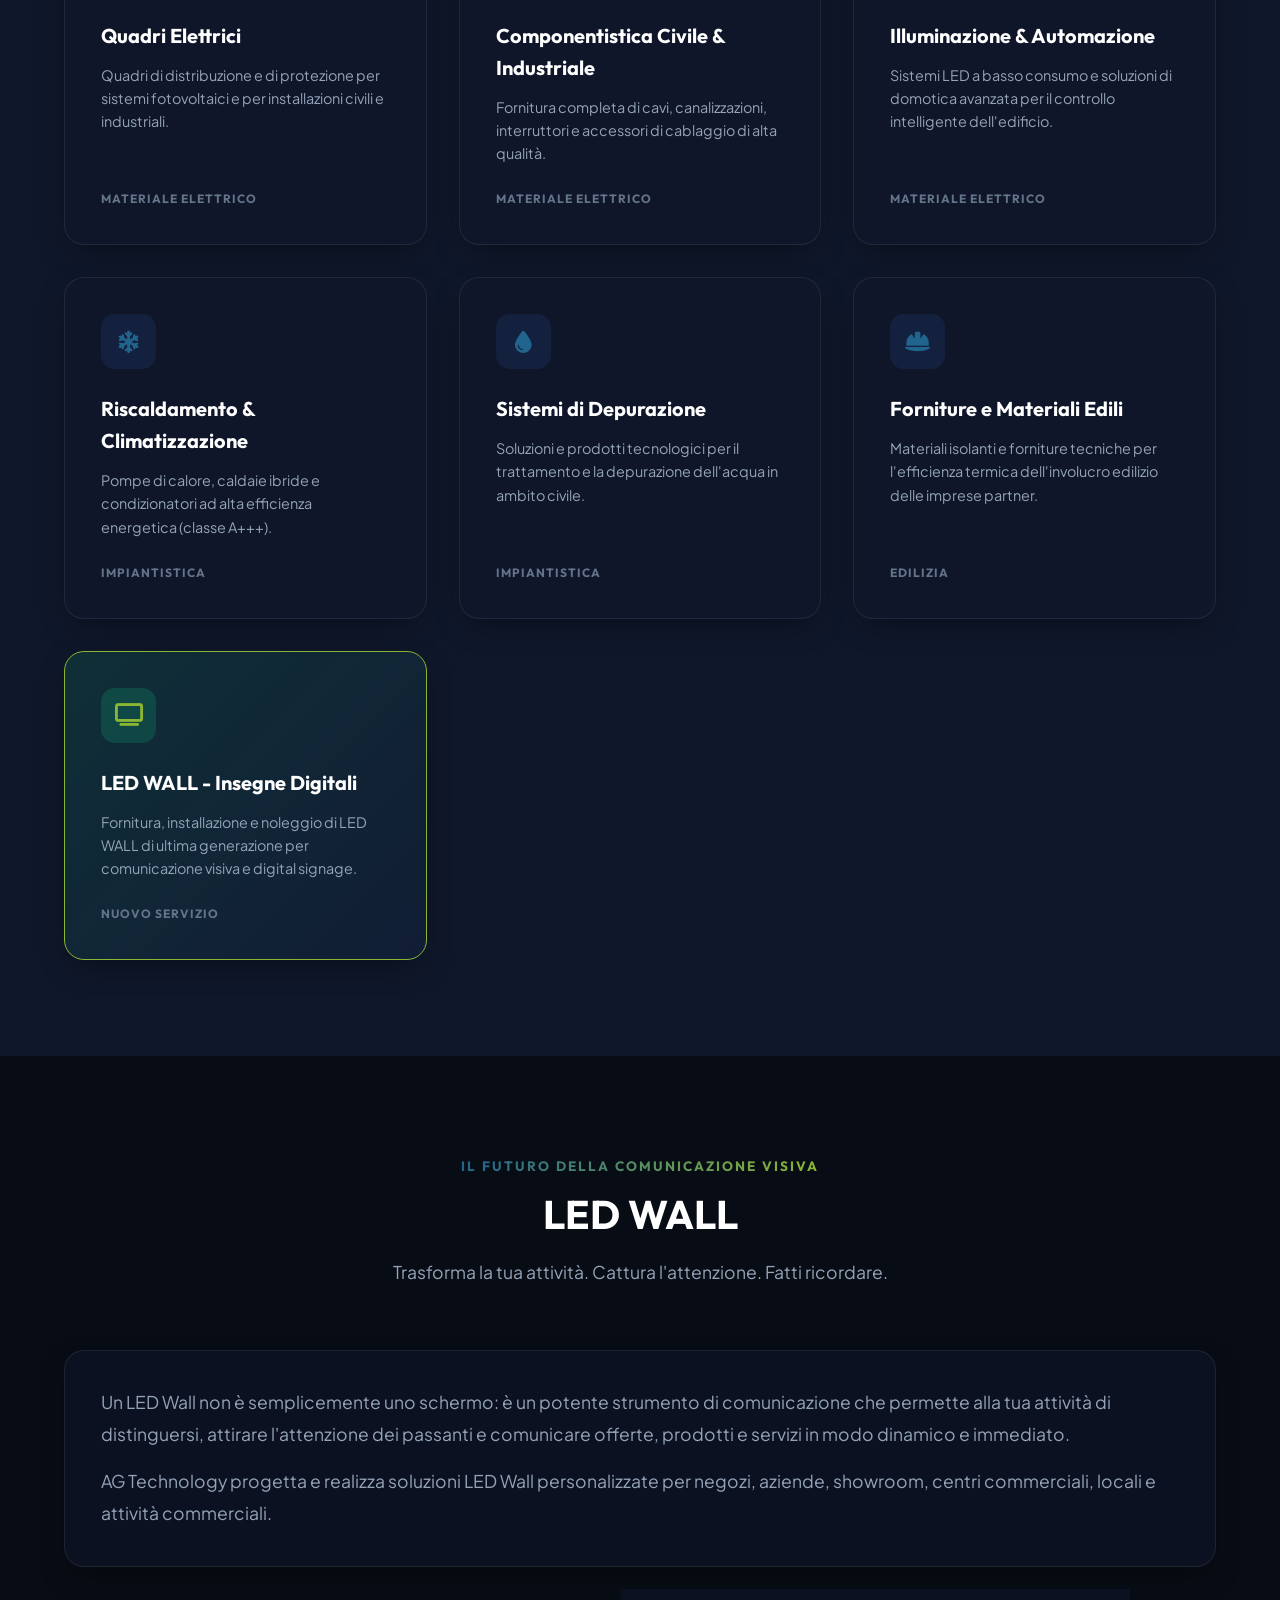
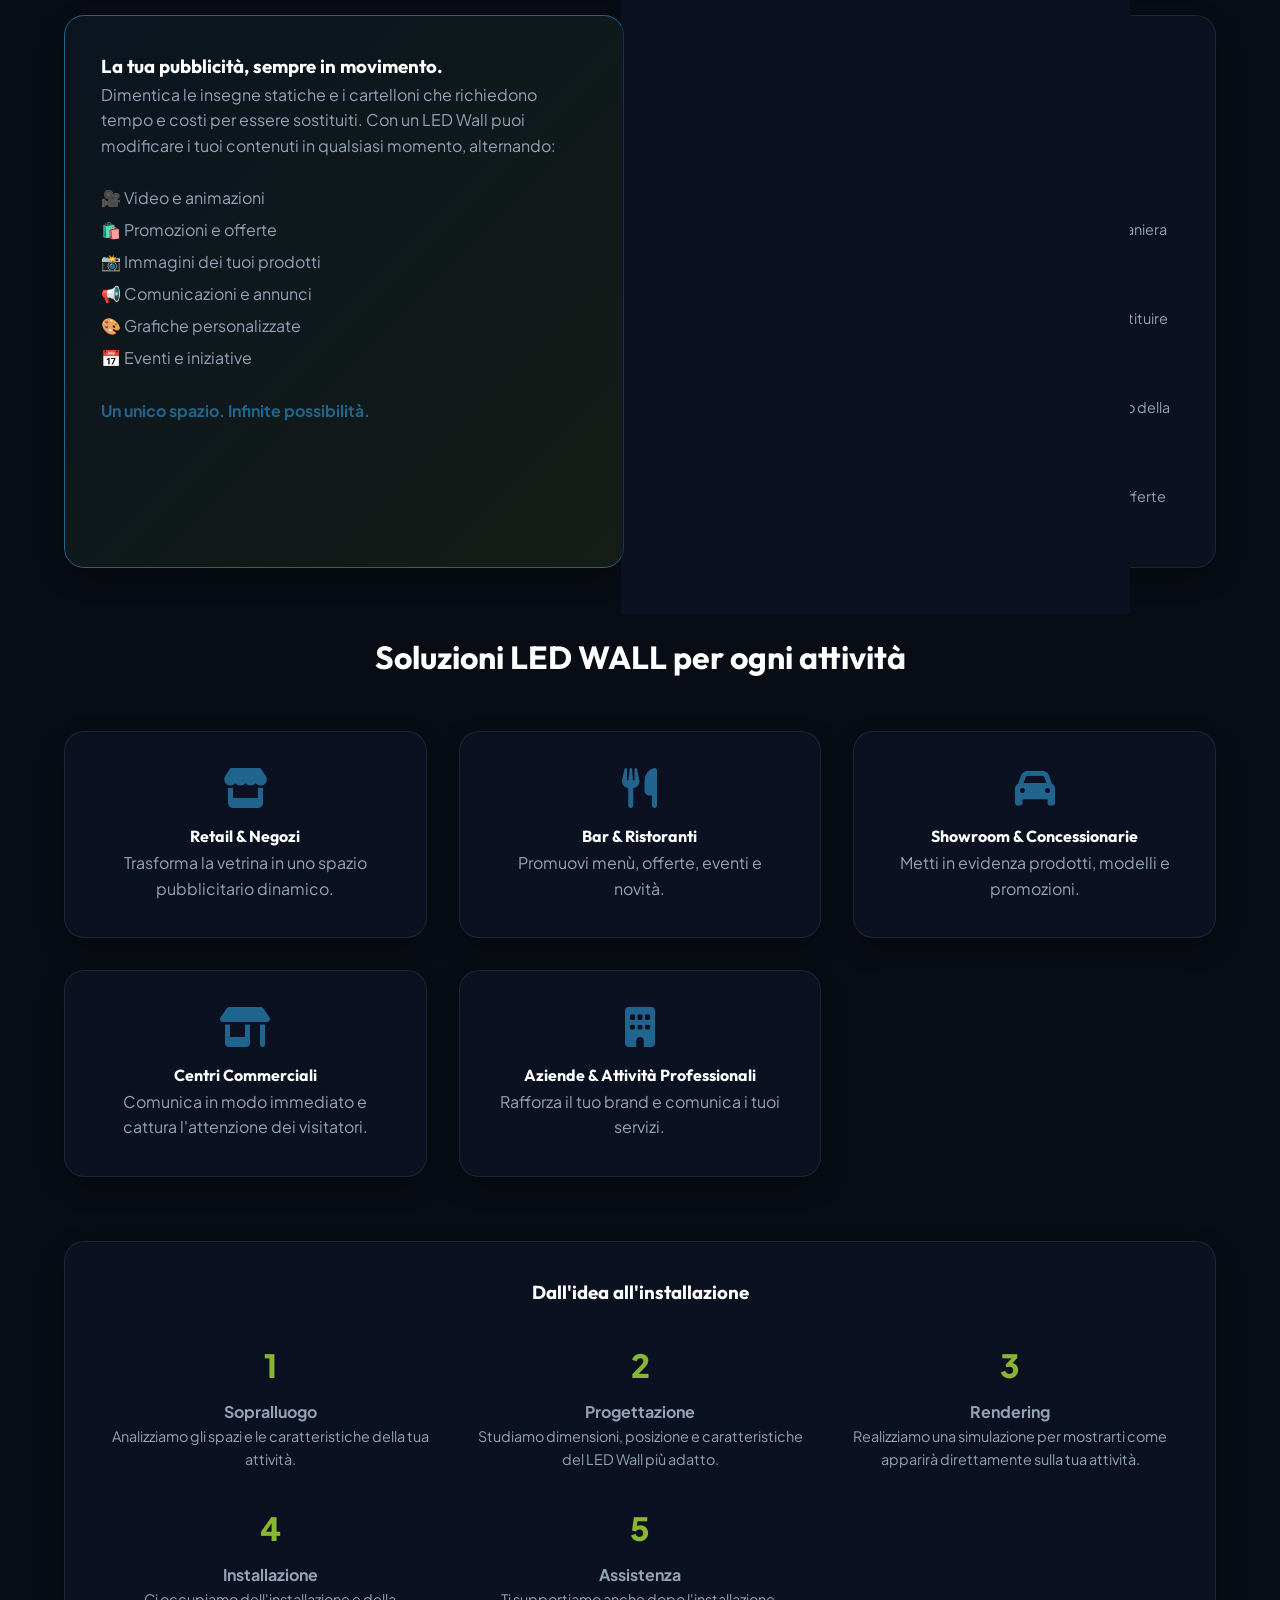
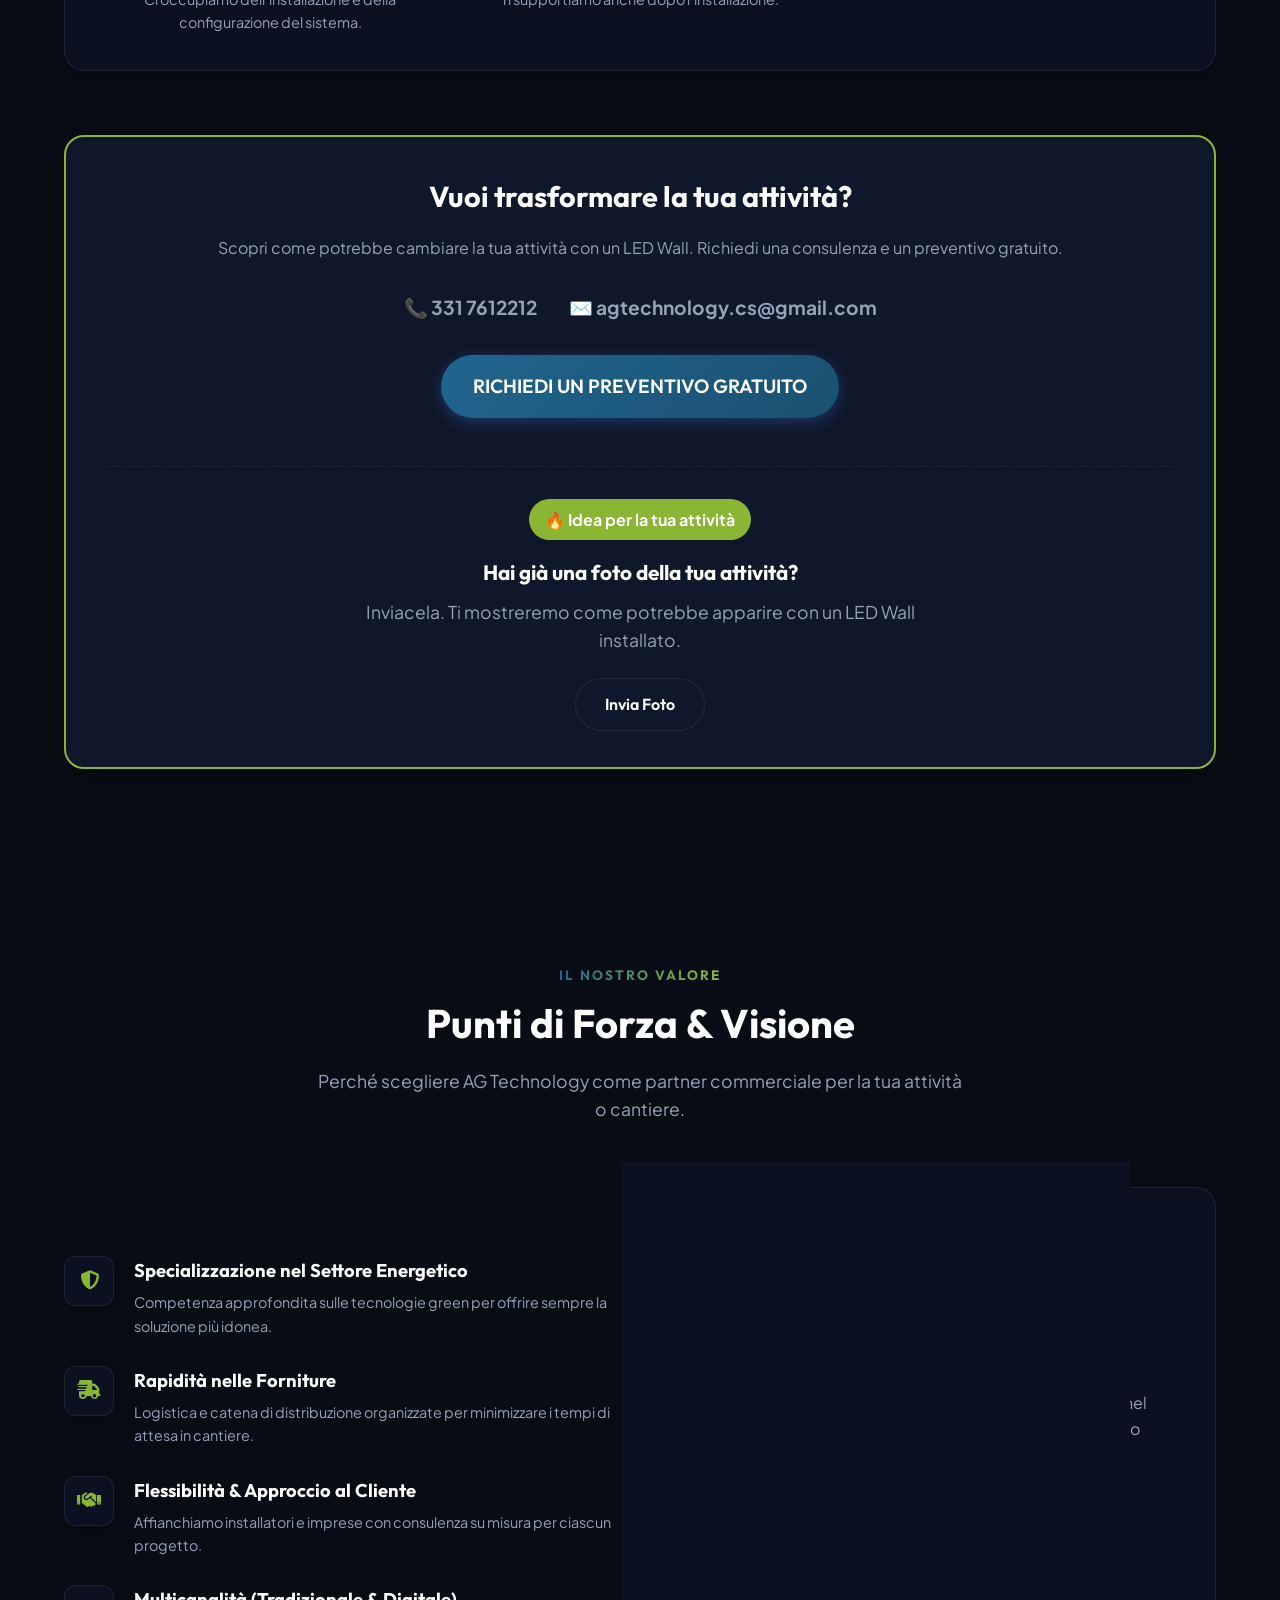
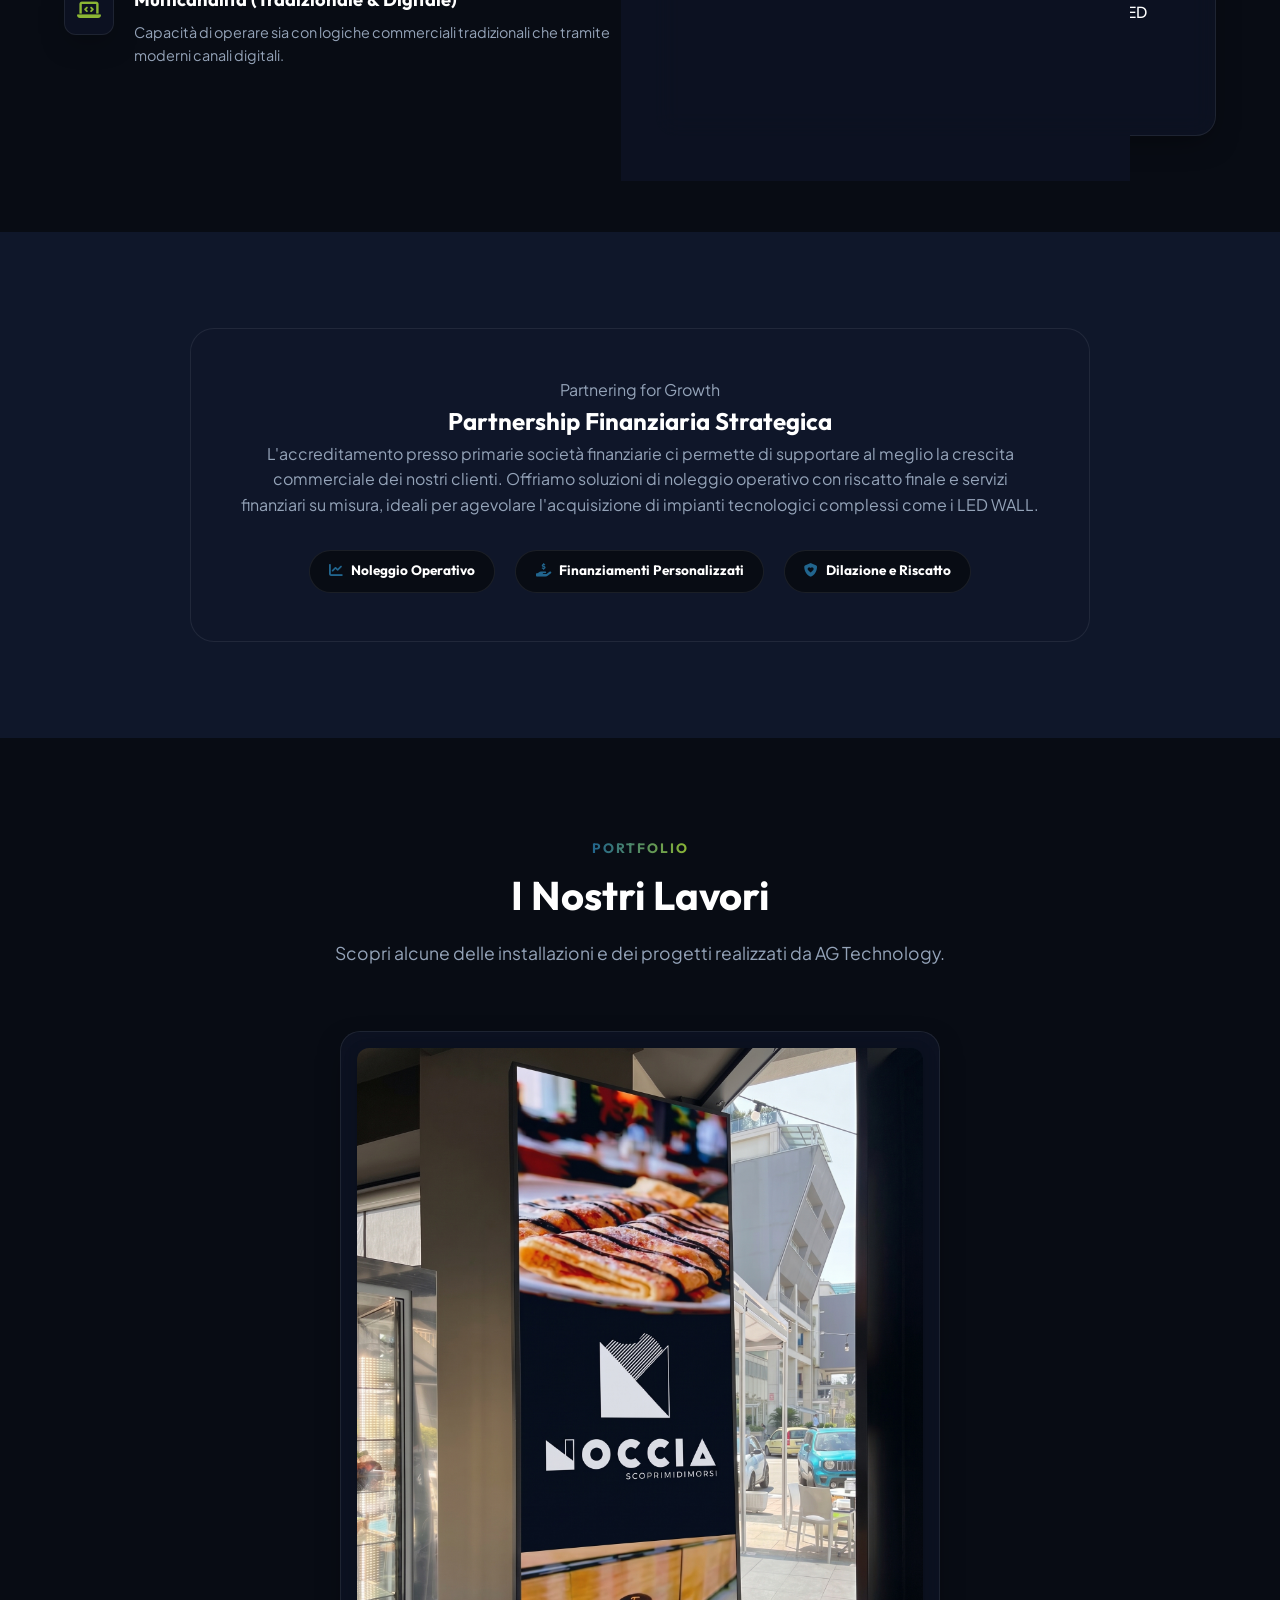
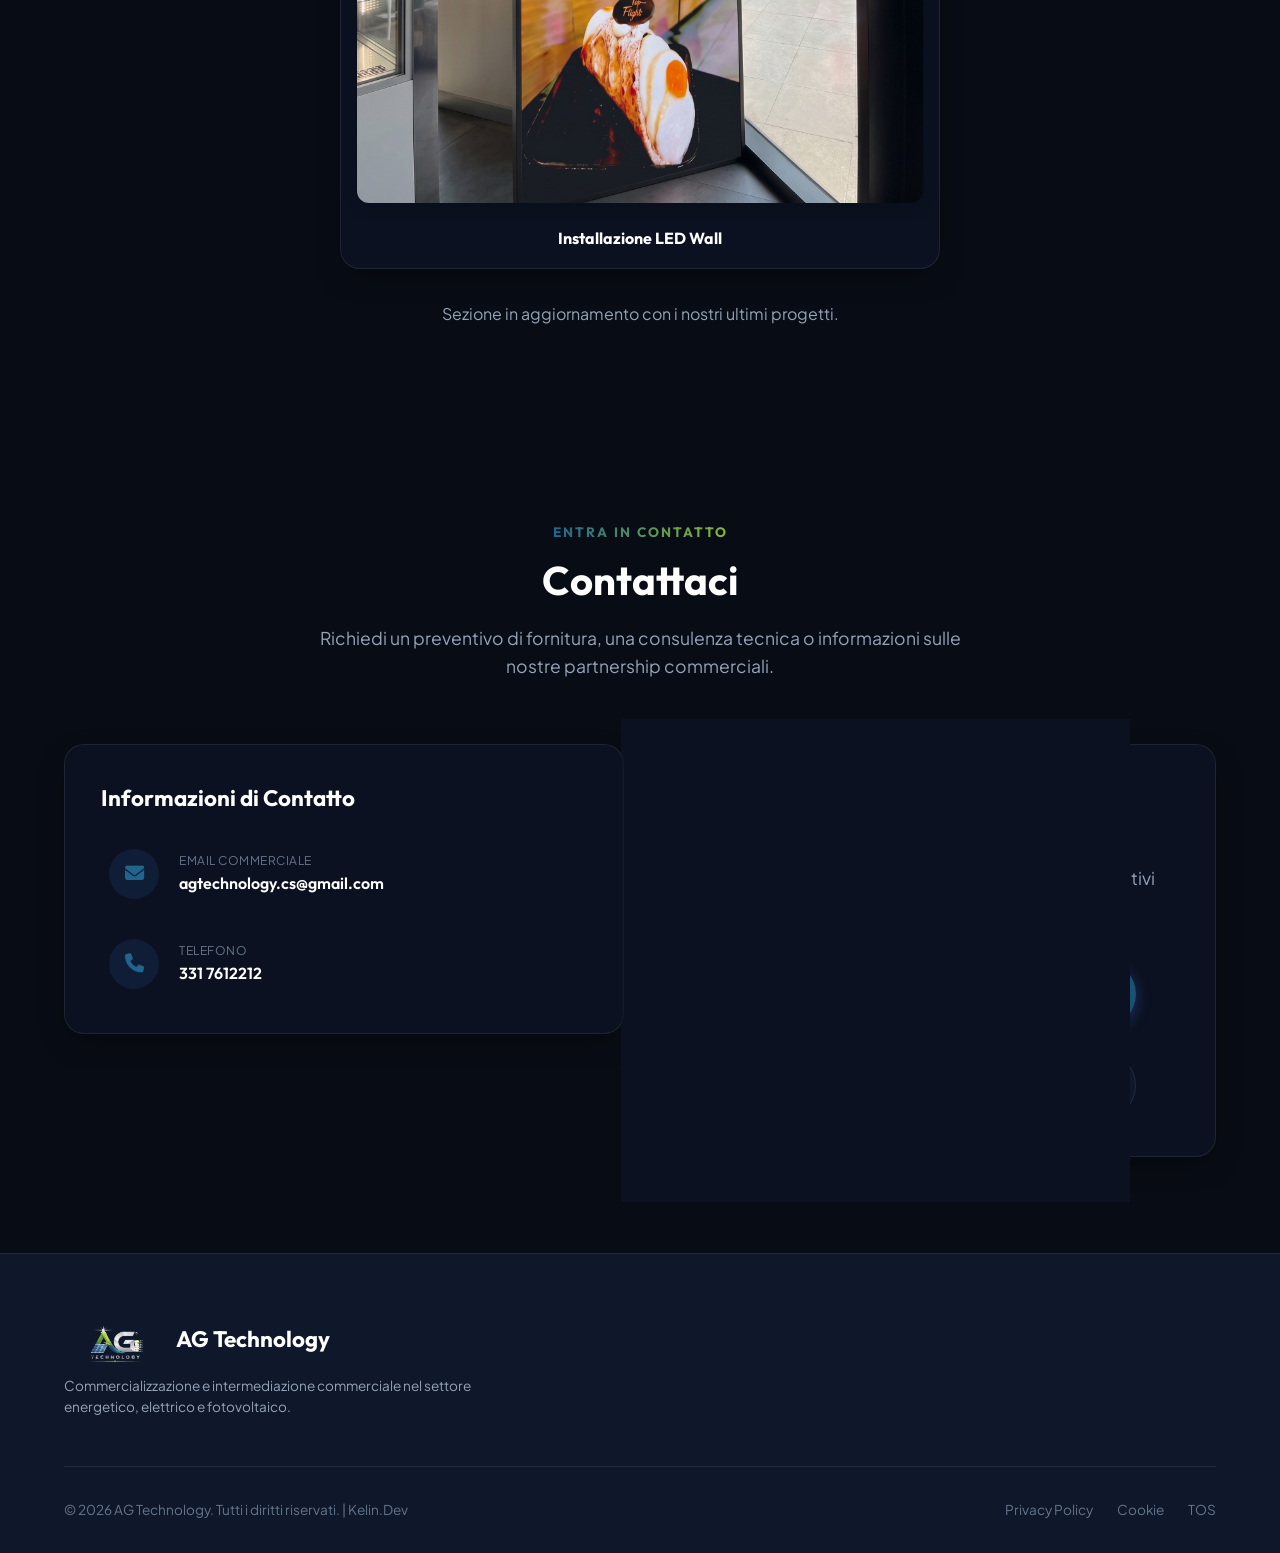
==== commit 0eb12221: "Rimozione info FL Energy (sede, p.iva) dal sito e dalle pagine legali" ====
--- a/index.html
+++ b/index.html
@@ -593,25 +593,6 @@
                                         <span class="value">331 7612212</span>
                                     </div>
                                 </a>
-
-                                <div class="contact-item">
-                                    <div class="contact-item-icon">
-                                        <i class="fa-solid fa-map-pin"></i>
-                                    </div>
-                                    <div class="contact-item-text">
-                                        <span class="label">Sede Legale & Uffici</span>
-                                        <span class="value">Piazzale Kennedy, 5 - 87036 Rende (CS)</span>
-                                    </div>
-                                </div>
-                            </div>
-                        </div>
-
-                        <!-- Stylized Mock Map / Visual representation -->
-                        <div class="card glass-card map-mockup scroll-animate">
-                            <div class="map-placeholder">
-                                <i class="fa-solid fa-earth-europe map-globe-icon"></i>
-                                <span>Rende (CS), Italia</span>
-                                <small>Piazzale Kennedy, 5</small>
                             </div>
                         </div>
                     </div>
@@ -645,7 +626,7 @@
                 <p>Commercializzazione e intermediazione commerciale nel settore energetico, elettrico e fotovoltaico.</p>
             </div>
             <div class="footer-copyright">
-                <p>&copy; 2026 AG Technology. Tutti i diritti riservati. Sede Legale: Rende (CS) | Capitale Sociale i.v. | P.IVA in CCIAA | Kelin.Dev</p>
+                <p>&copy; 2026 AG Technology. Tutti i diritti riservati. | Kelin.Dev</p>
                 <div class="footer-links">
                     <a href="privacy.html">Privacy Policy</a>
                     <a href="cookie.html">Cookie</a>
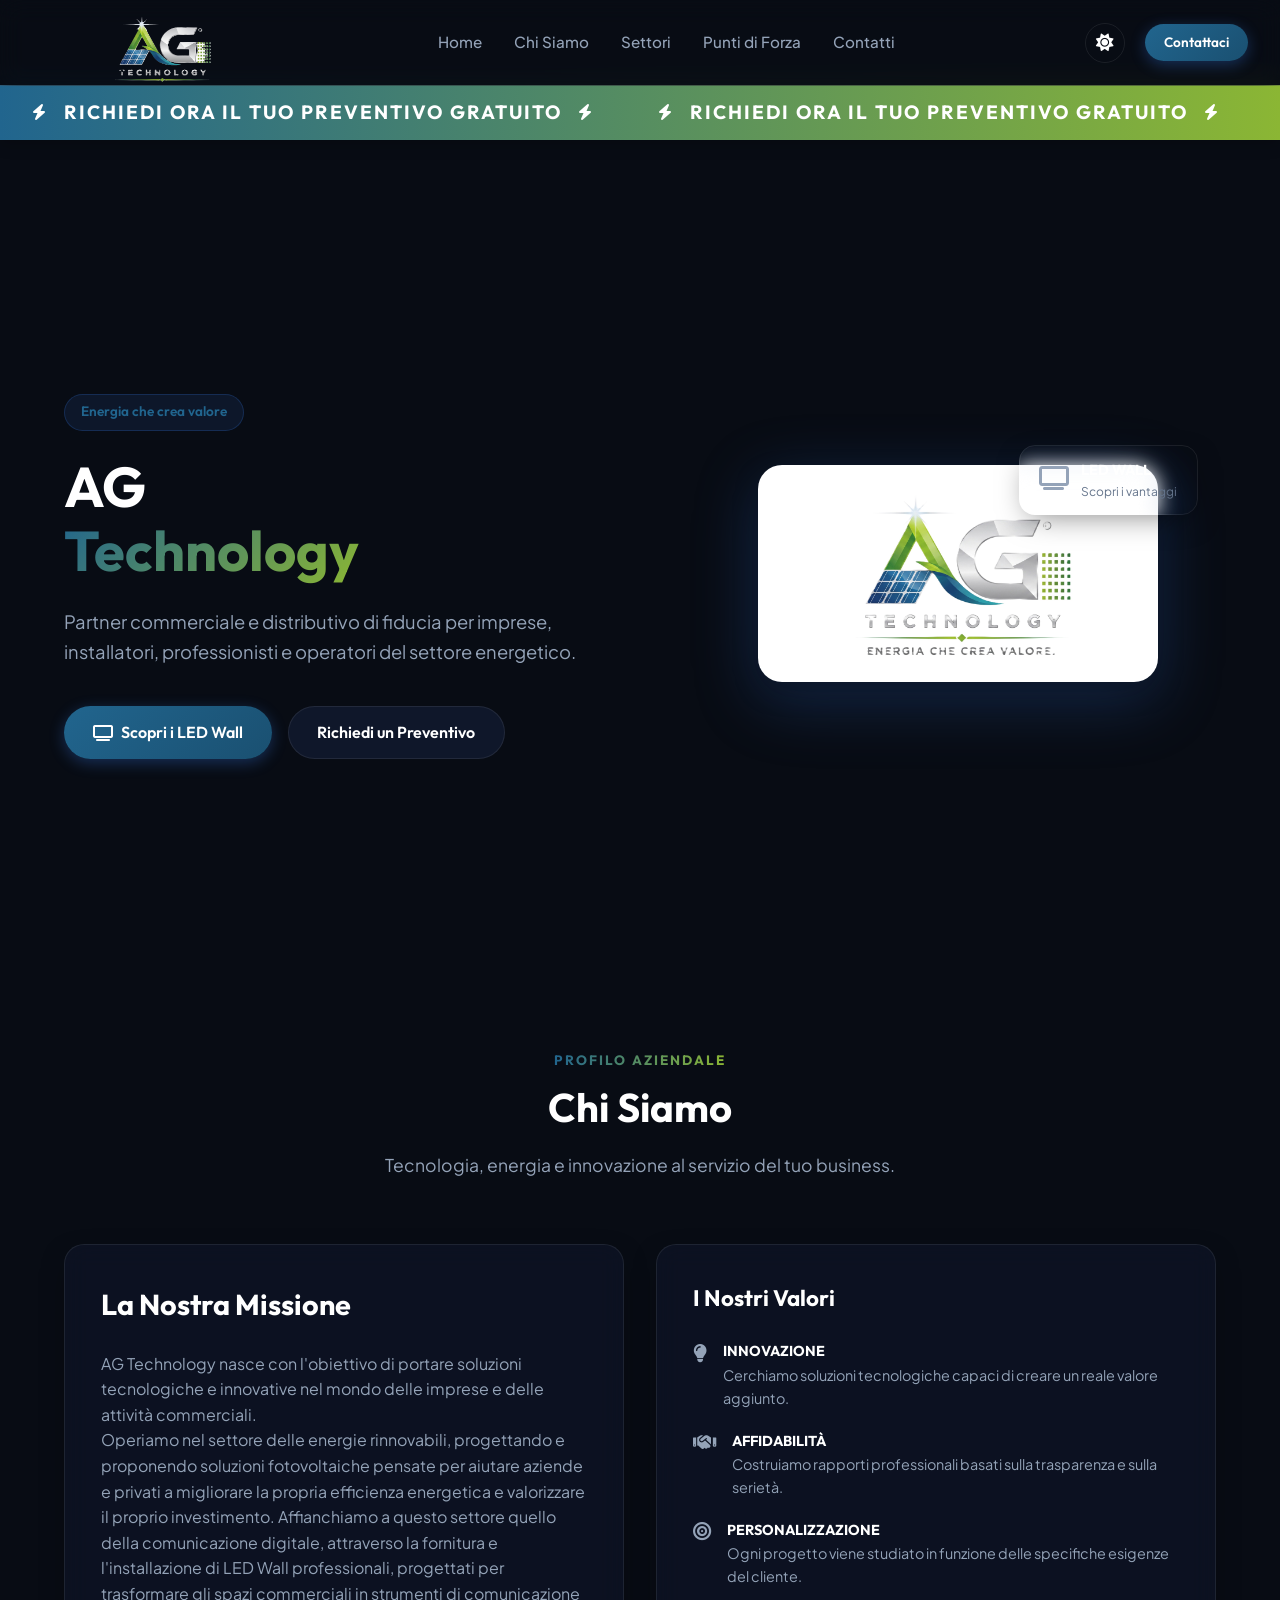
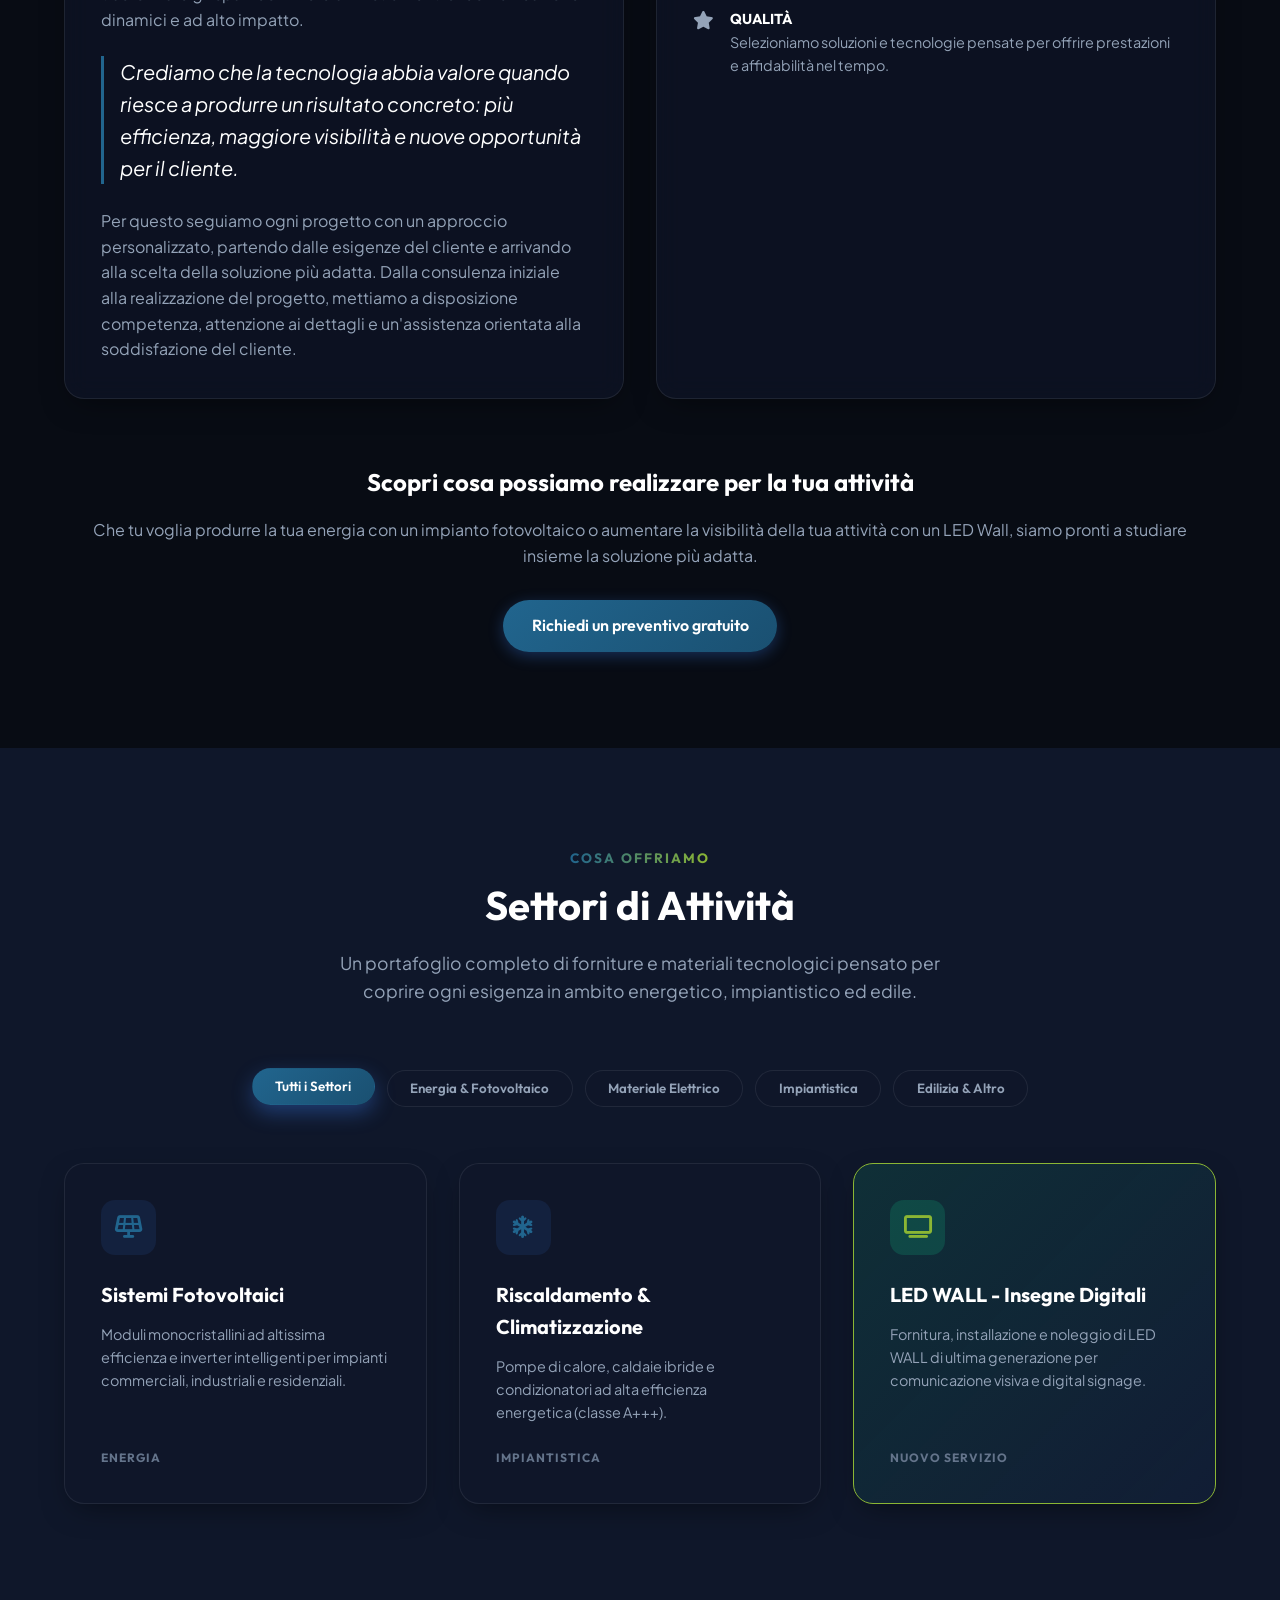
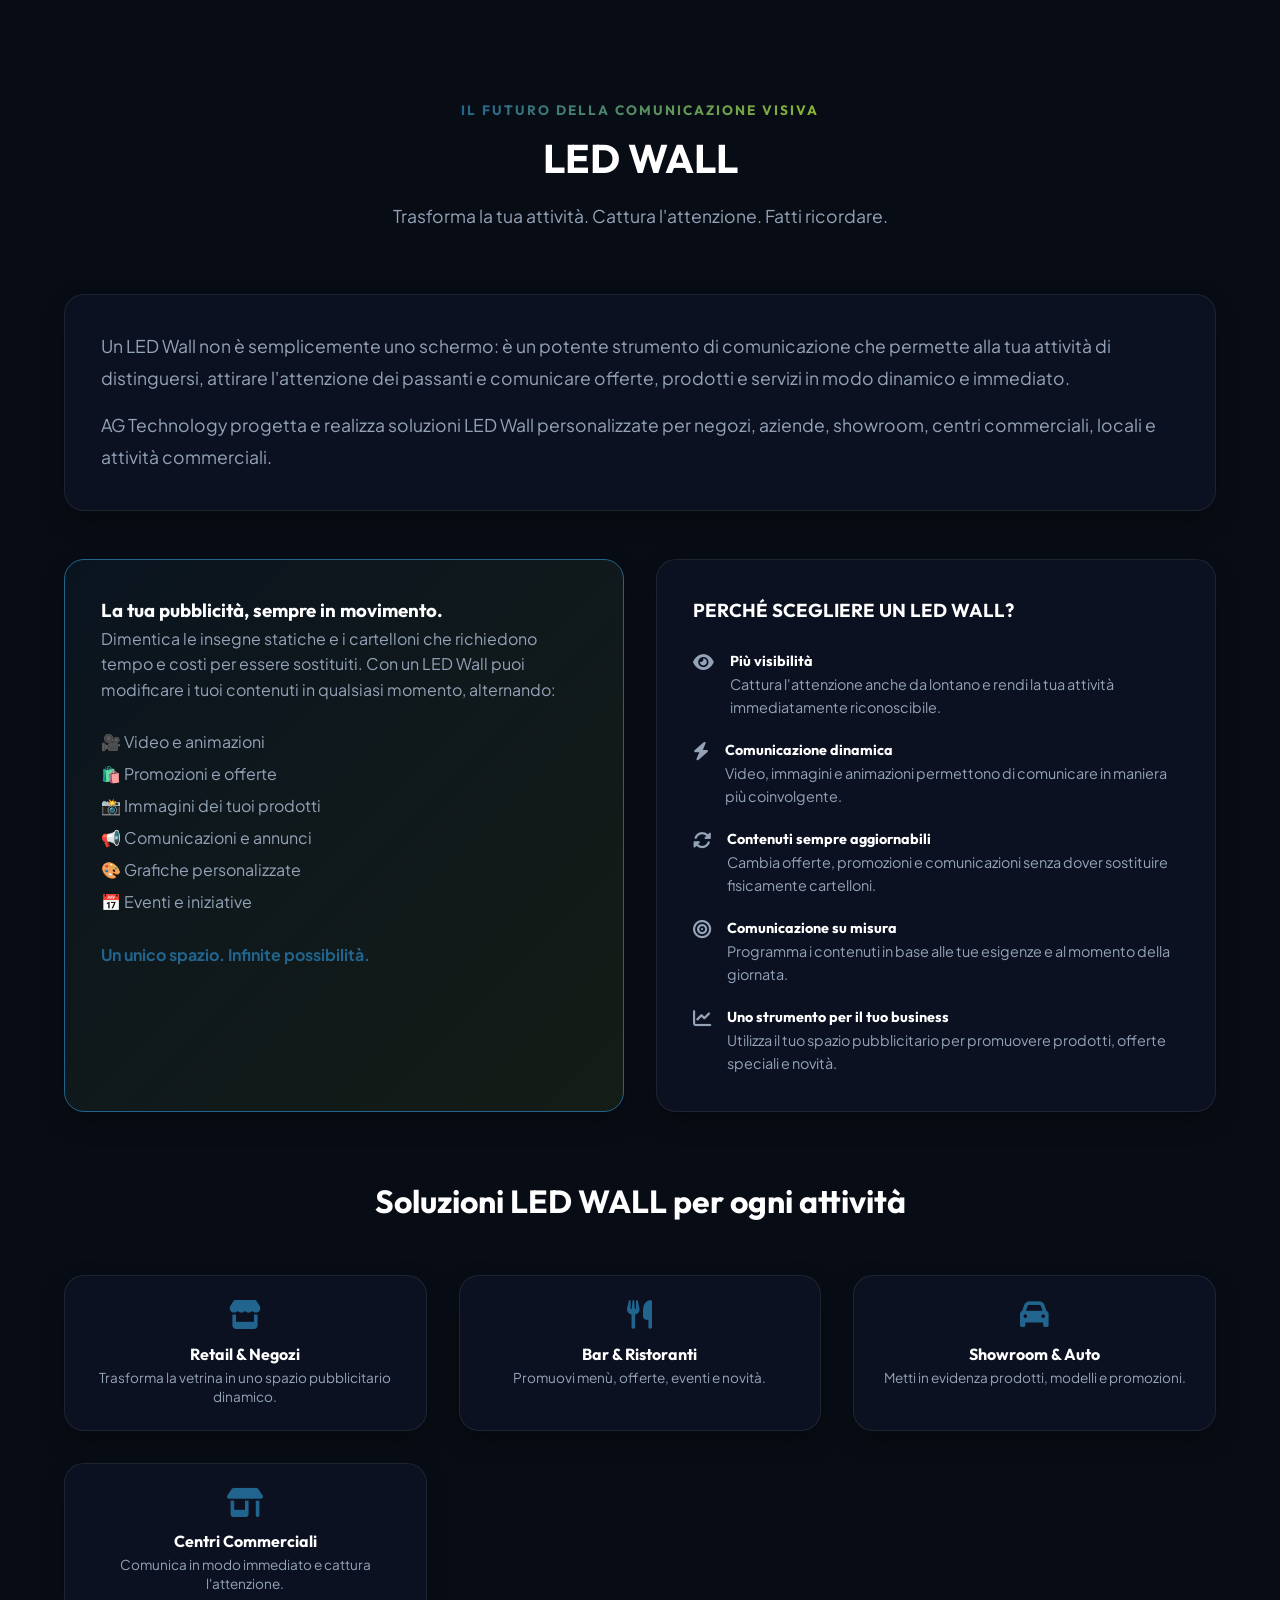
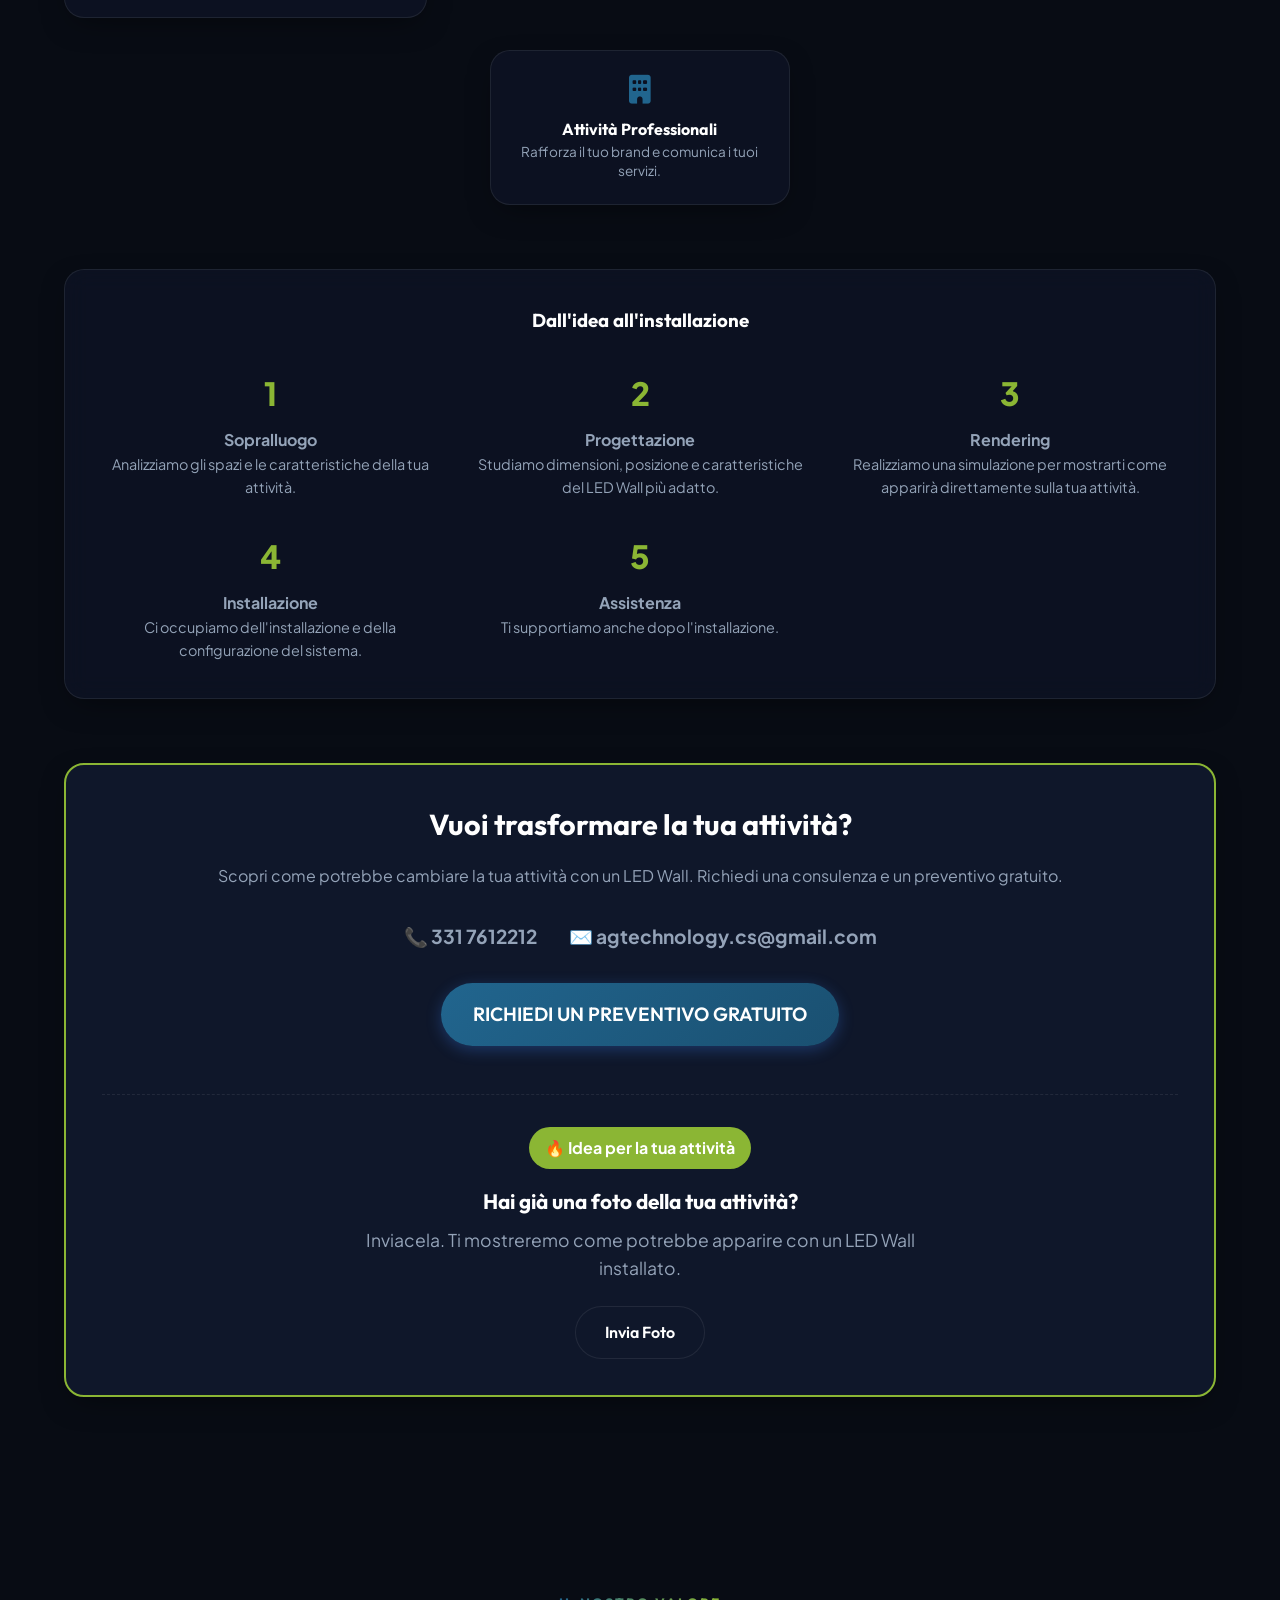
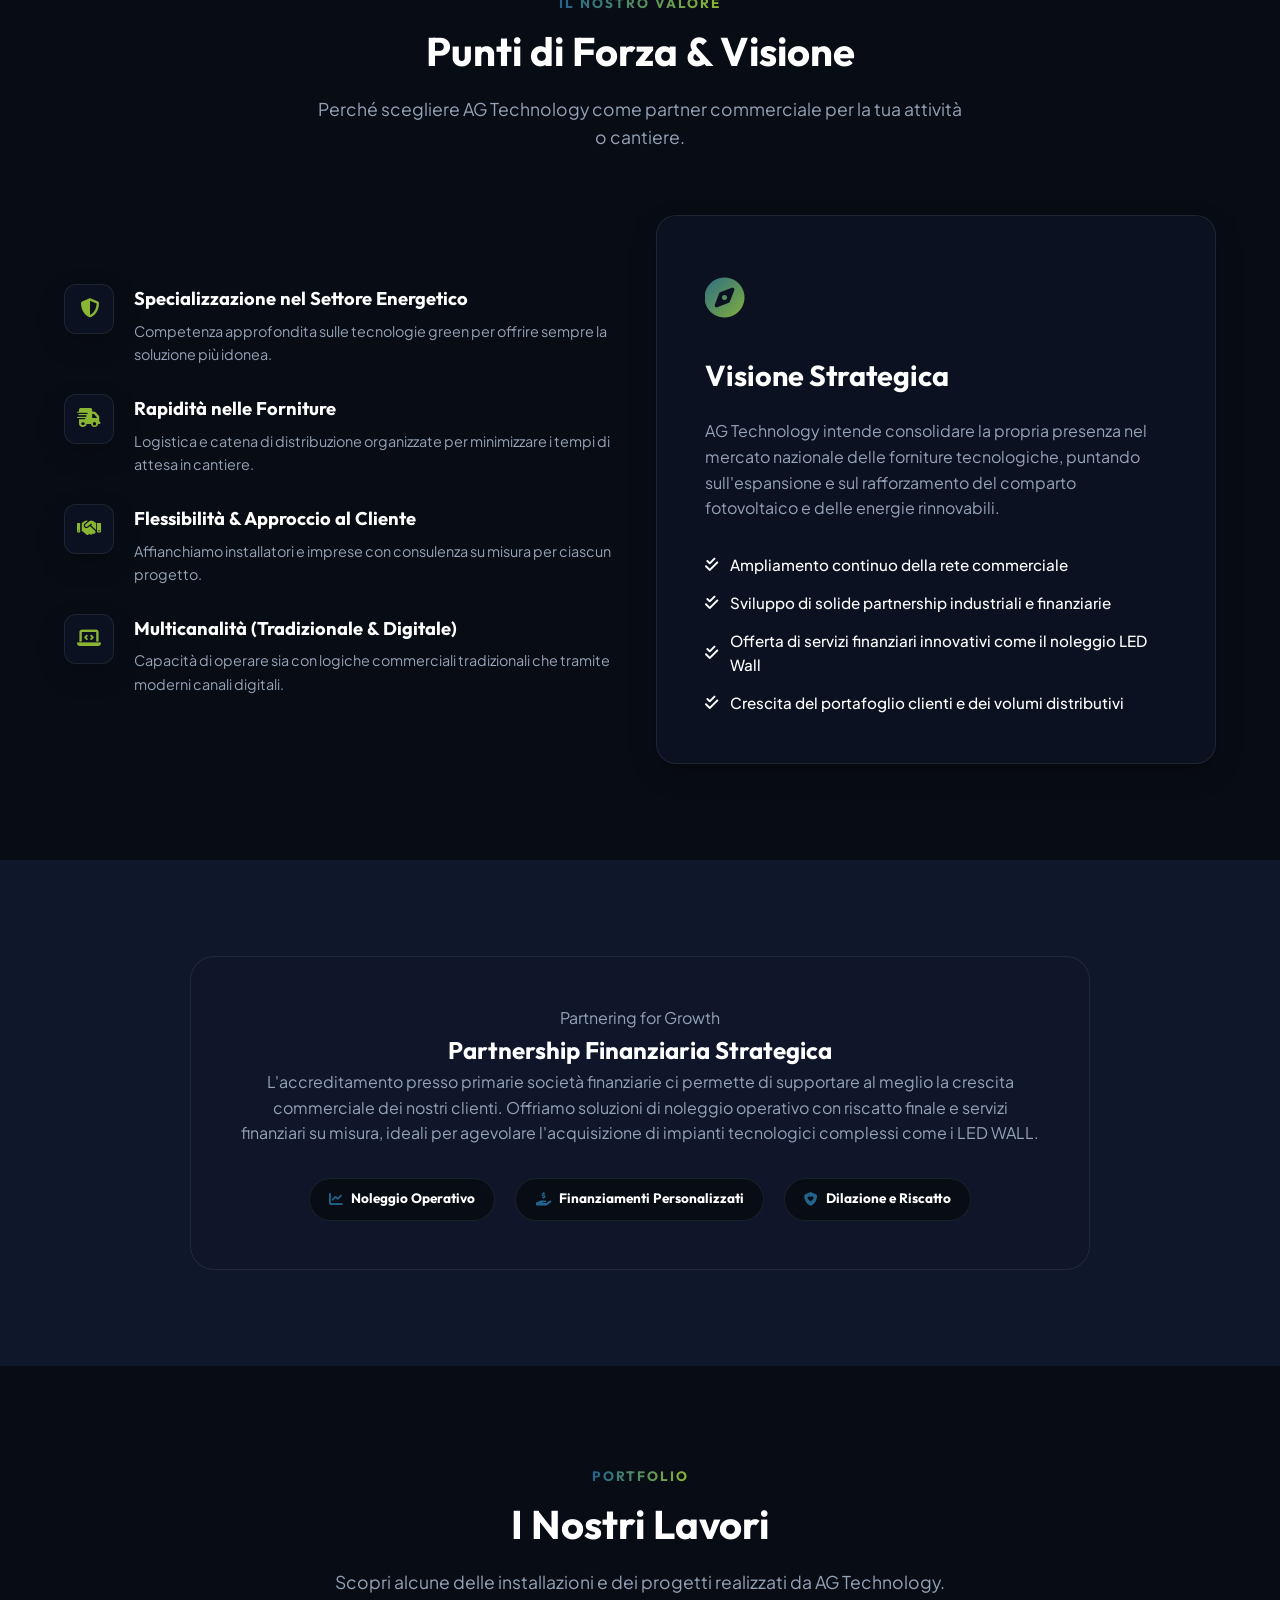
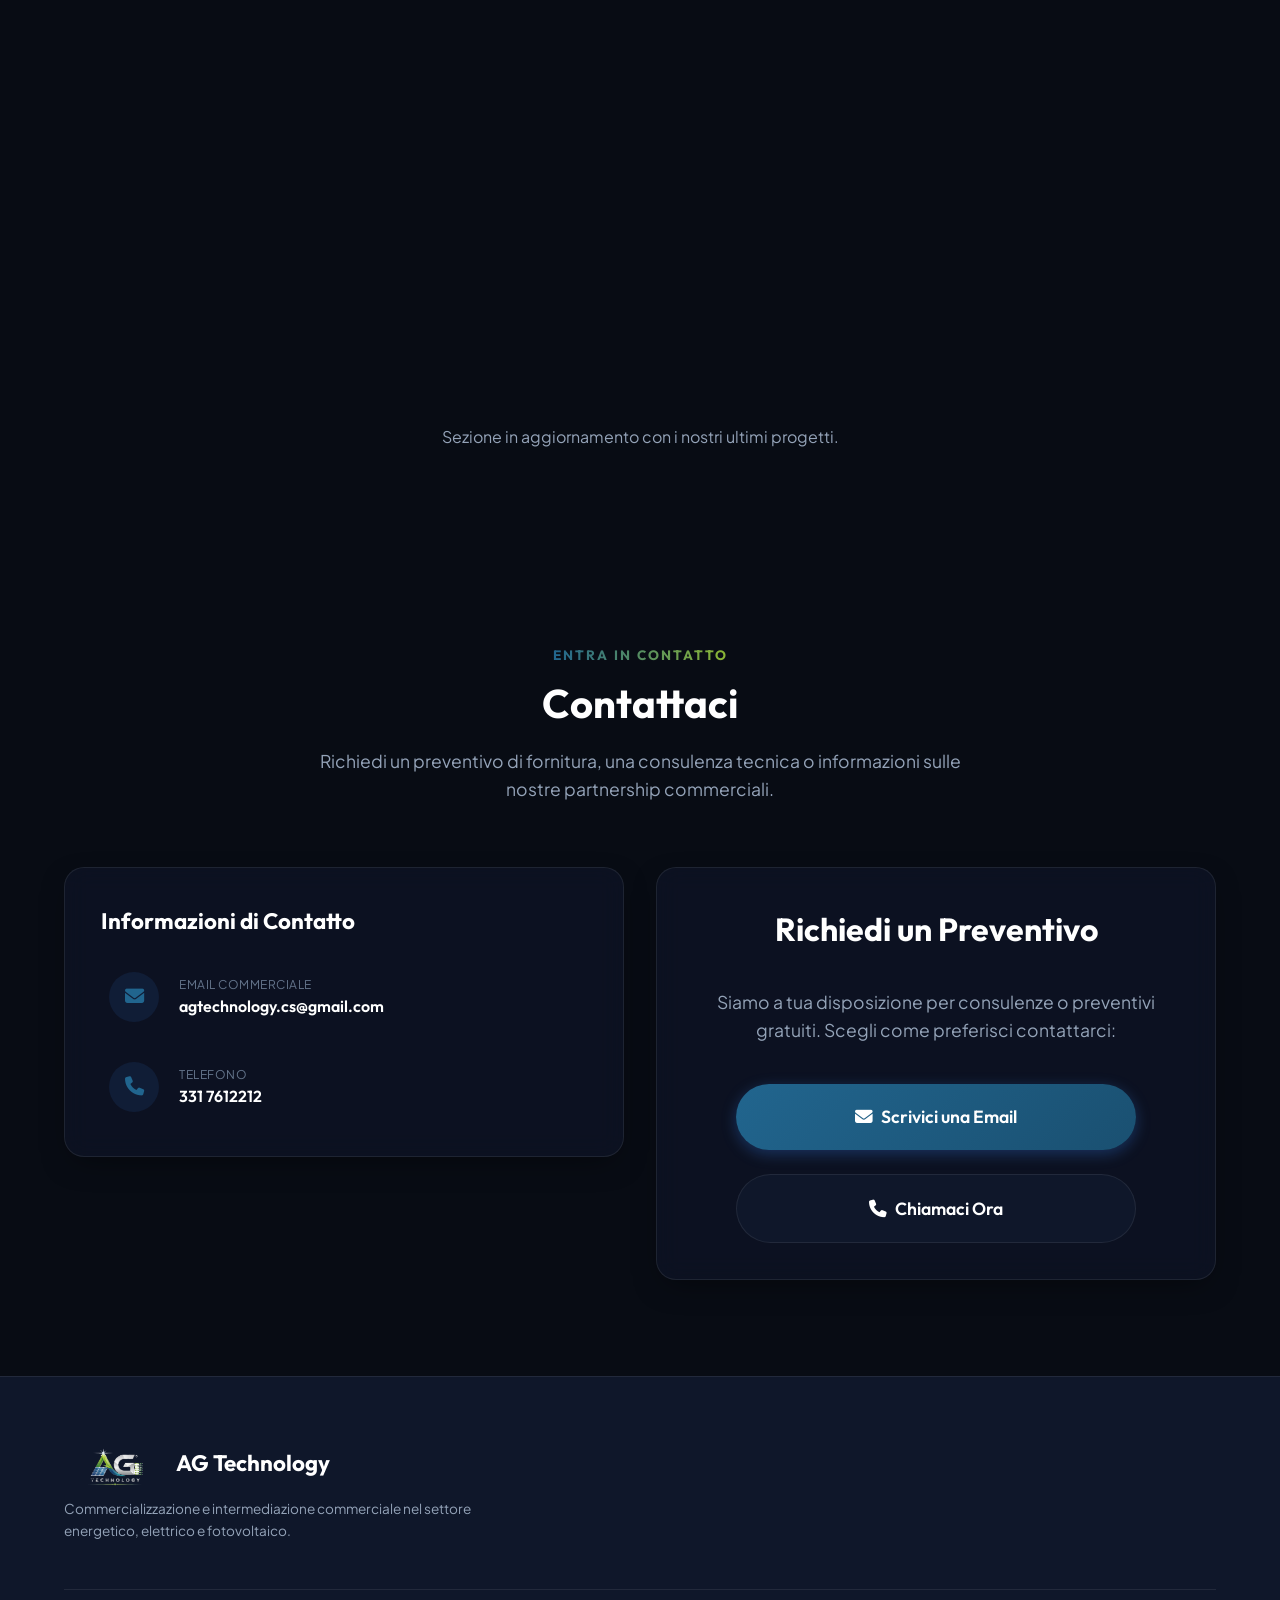
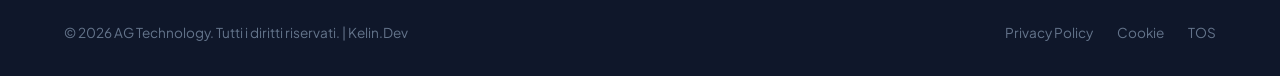
==== commit f4dd027a: "Modifiche home: nuovo badge LED wall, resize icone, filtro settori, resize foto portfolio" ====
--- a/index.html
+++ b/index.html
@@ -79,14 +79,20 @@
                         Partner commerciale e distributivo di fiducia per imprese, installatori, professionisti e operatori del settore energetico.
                     </p>
                     <div class="hero-actions fade-in delay-3">
-                        <a href="#settori" class="btn btn-primary">I Nostri Servizi</a>
+                        <a href="#led-wall" class="btn btn-primary"><i class="fa-solid fa-tv"></i> Scopri i LED Wall</a>
                         <a href="#contatti" class="btn btn-secondary">Richiedi un Preventivo</a>
                     </div>
                 </div>
                 <div class="hero-visual fade-in-right">
                     <div class="visual-card">
                         <img src="Logo AG completo.jpg" alt="AG Technology Logo Completo" class="hero-logo-img">
-                        
+                        <a href="#led-wall" class="floating-badge badge-1 scroll-animate" style="top: -20px; right: -20px; text-decoration: none; cursor: pointer; transition: transform 0.3s; z-index: 10;">
+                            <div class="badge-icon"><i class="fa-solid fa-tv"></i></div>
+                            <div class="badge-text">
+                                <span class="badge-title">LED WALL</span>
+                                <span class="badge-desc">Scopri i vantaggi</span>
+                            </div>
+                        </a>
                     </div>
                 </div>
             </div>
@@ -188,68 +194,18 @@
                 </div>
 
                 <!-- Sector Cards Grid -->
-                <div class="grid grid-3 sectors-grid" id="sectors-grid">
-                    <!-- Card 1: Fotovoltaico -->
+                <div class="grid grid-3">
+                    <!-- Card 1: Moduli Fotovoltaici -->
                     <div class="card sector-card scroll-animate" data-category="energia">
                         <div class="sector-icon">
                             <i class="fa-solid fa-solar-panel"></i>
                         </div>
-                        <h3>Moduli Fotovoltaici</h3>
-                        <p>Moduli di ultima generazione ad alta efficienza per impianti residenziali, commerciali e industriali.</p>
+                        <h3>Sistemi Fotovoltaici</h3>
+                        <p>Moduli monocristallini ad altissima efficienza e inverter intelligenti per impianti commerciali, industriali e residenziali.</p>
                         <span class="category-tag">Energia</span>
                     </div>
 
-                    <!-- Card 2: Inverter -->
-                    <div class="card sector-card scroll-animate" data-category="energia">
-                        <div class="sector-icon">
-                            <i class="fa-solid fa-charging-station"></i>
-                        </div>
-                        <h3>Inverter Fotovoltaici</h3>
-                        <p>Inverter di stringa e con ottimizzatori dei migliori brand globali per massimizzare la resa energetica.</p>
-                        <span class="category-tag">Energia</span>
-                    </div>
-
-                    <!-- Card 3: Accumulo -->
-                    <div class="card sector-card scroll-animate" data-category="energia">
-                        <div class="sector-icon">
-                            <i class="fa-solid fa-battery-three-quarters"></i>
-                        </div>
-                        <h3>Sistemi di Accumulo</h3>
-                        <p>Batterie al litio intelligenti per stoccaggio energetico e ottimizzazione dell'autoconsumo.</p>
-                        <span class="category-tag">Energia</span>
-                    </div>
-
-                    <!-- Card 4: Quadri Elettrici -->
-                    <div class="card sector-card scroll-animate" data-category="elettrico">
-                        <div class="sector-icon">
-                            <i class="fa-solid fa-square-poll-vertical"></i>
-                        </div>
-                        <h3>Quadri Elettrici</h3>
-                        <p>Quadri di distribuzione e di protezione per sistemi fotovoltaici e per installazioni civili e industriali.</p>
-                        <span class="category-tag">Materiale Elettrico</span>
-                    </div>
-
-                    <!-- Card 5: Componentistica Elettrica -->
-                    <div class="card sector-card scroll-animate" data-category="elettrico">
-                        <div class="sector-icon">
-                            <i class="fa-solid fa-plug"></i>
-                        </div>
-                        <h3>Componentistica Civile & Industriale</h3>
-                        <p>Fornitura completa di cavi, canalizzazioni, interruttori e accessori di cablaggio di alta qualità.</p>
-                        <span class="category-tag">Materiale Elettrico</span>
-                    </div>
-
-                    <!-- Card 6: Illuminazione & Automazione -->
-                    <div class="card sector-card scroll-animate" data-category="elettrico">
-                        <div class="sector-icon">
-                            <i class="fa-solid fa-lightbulb"></i>
-                        </div>
-                        <h3>Illuminazione & Automazione</h3>
-                        <p>Sistemi LED a basso consumo e soluzioni di domotica avanzata per il controllo intelligente dell'edificio.</p>
-                        <span class="category-tag">Materiale Elettrico</span>
-                    </div>
-
-                    <!-- Card 7: Riscaldamento & Condizionamento -->
+                    <!-- Card 2: Riscaldamento & Condizionamento -->
                     <div class="card sector-card scroll-animate" data-category="impiantistica">
                         <div class="sector-icon">
                             <i class="fa-solid fa-snowflake"></i>
@@ -259,27 +215,7 @@
                         <span class="category-tag">Impiantistica</span>
                     </div>
 
-                    <!-- Card 8: Depurazione -->
-                    <div class="card sector-card scroll-animate" data-category="impiantistica">
-                        <div class="sector-icon">
-                            <i class="fa-solid fa-droplet"></i>
-                        </div>
-                        <h3>Sistemi di Depurazione</h3>
-                        <p>Soluzioni e prodotti tecnologici per il trattamento e la depurazione dell'acqua in ambito civile.</p>
-                        <span class="category-tag">Impiantistica</span>
-                    </div>
-
-                    <!-- Card 9: Edilizia & Forniture -->
-                    <div class="card sector-card scroll-animate" data-category="edilizia">
-                        <div class="sector-icon">
-                            <i class="fa-solid fa-helmet-safety"></i>
-                        </div>
-                        <h3>Forniture e Materiali Edili</h3>
-                        <p>Materiali isolanti e forniture tecniche per l'efficienza termica dell'involucro edilizio delle imprese partner.</p>
-                        <span class="category-tag">Edilizia</span>
-                    </div>
-
-                    <!-- Card 10: Special LED WALL -->
+                    <!-- Card 3: Special LED WALL -->
                     <div class="card sector-card special-card scroll-animate" data-category="edilizia">
                         <div class="sector-icon">
                             <i class="fa-solid fa-tv"></i>
@@ -367,31 +303,31 @@
                     <h3 style="font-size: 2rem;">Soluzioni LED WALL per ogni attività</h3>
                 </div>
                 
-                <div class="grid grid-3" style="margin-bottom: 4rem;">
-                    <div class="card scroll-animate text-center">
-                        <i class="fa-solid fa-store" style="font-size: 2.5rem; color: var(--primary-color); margin-bottom: 1rem;"></i>
-                        <h4>Retail & Negozi</h4>
-                        <p>Trasforma la vetrina in uno spazio pubblicitario dinamico.</p>
-                    </div>
-                    <div class="card scroll-animate text-center">
-                        <i class="fa-solid fa-utensils" style="font-size: 2.5rem; color: var(--primary-color); margin-bottom: 1rem;"></i>
-                        <h4>Bar & Ristoranti</h4>
-                        <p>Promuovi menù, offerte, eventi e novità.</p>
-                    </div>
-                    <div class="card scroll-animate text-center">
-                        <i class="fa-solid fa-car" style="font-size: 2.5rem; color: var(--primary-color); margin-bottom: 1rem;"></i>
-                        <h4>Showroom & Concessionarie</h4>
-                        <p>Metti in evidenza prodotti, modelli e promozioni.</p>
-                    </div>
-                    <div class="card scroll-animate text-center">
-                        <i class="fa-solid fa-shop" style="font-size: 2.5rem; color: var(--primary-color); margin-bottom: 1rem;"></i>
-                        <h4>Centri Commerciali</h4>
-                        <p>Comunica in modo immediato e cattura l'attenzione dei visitatori.</p>
-                    </div>
-                    <div class="card scroll-animate text-center">
-                        <i class="fa-solid fa-building" style="font-size: 2.5rem; color: var(--primary-color); margin-bottom: 1rem;"></i>
-                        <h4>Aziende & Attività Professionali</h4>
-                        <p>Rafforza il tuo brand e comunica i tuoi servizi.</p>
+                <div class="grid grid-3 grid-mobile-2" style="margin-bottom: 4rem;">
+                    <div class="card scroll-animate text-center" style="padding: 1.5rem 1rem;">
+                        <i class="fa-solid fa-store" style="font-size: 1.8rem; color: var(--primary-color); margin-bottom: 0.8rem;"></i>
+                        <h4 style="font-size: 1rem;">Retail & Negozi</h4>
+                        <p style="font-size: 0.85rem; line-height: 1.4;">Trasforma la vetrina in uno spazio pubblicitario dinamico.</p>
+                    </div>
+                    <div class="card scroll-animate text-center" style="padding: 1.5rem 1rem;">
+                        <i class="fa-solid fa-utensils" style="font-size: 1.8rem; color: var(--primary-color); margin-bottom: 0.8rem;"></i>
+                        <h4 style="font-size: 1rem;">Bar & Ristoranti</h4>
+                        <p style="font-size: 0.85rem; line-height: 1.4;">Promuovi menù, offerte, eventi e novità.</p>
+                    </div>
+                    <div class="card scroll-animate text-center" style="padding: 1.5rem 1rem;">
+                        <i class="fa-solid fa-car" style="font-size: 1.8rem; color: var(--primary-color); margin-bottom: 0.8rem;"></i>
+                        <h4 style="font-size: 1rem;">Showroom & Auto</h4>
+                        <p style="font-size: 0.85rem; line-height: 1.4;">Metti in evidenza prodotti, modelli e promozioni.</p>
+                    </div>
+                    <div class="card scroll-animate text-center" style="padding: 1.5rem 1rem;">
+                        <i class="fa-solid fa-shop" style="font-size: 1.8rem; color: var(--primary-color); margin-bottom: 0.8rem;"></i>
+                        <h4 style="font-size: 1rem;">Centri Commerciali</h4>
+                        <p style="font-size: 0.85rem; line-height: 1.4;">Comunica in modo immediato e cattura l'attenzione.</p>
+                    </div>
+                    <div class="card scroll-animate text-center" style="padding: 1.5rem 1rem; grid-column: 1 / -1; max-width: 300px; margin: 0 auto;">
+                        <i class="fa-solid fa-building" style="font-size: 1.8rem; color: var(--primary-color); margin-bottom: 0.8rem;"></i>
+                        <h4 style="font-size: 1rem;">Attività Professionali</h4>
+                        <p style="font-size: 0.85rem; line-height: 1.4;">Rafforza il tuo brand e comunica i tuoi servizi.</p>
                     </div>
                 </div>
 
@@ -546,7 +482,7 @@
                 <div class="grid grid-3">
                     <!-- Solo LED Wall -->
                     <div class="card glass-card scroll-animate text-center" style="padding: 1rem; margin: 0 auto; max-width: 600px; grid-column: 1 / -1;">
-                        <img src="LedWall.jpg" alt="Installazione LED Wall" style="width: 100%; border-radius: 12px; margin-bottom: 1rem; box-shadow: 0 4px 15px rgba(0,0,0,0.2);">
+                        <img src="LedWall.jpg" alt="Installazione LED Wall" style="width: 100%; max-height: 250px; object-fit: contain; border-radius: 12px; margin-bottom: 1rem; box-shadow: 0 4px 15px rgba(0,0,0,0.2);">
                         <h4>Installazione LED Wall</h4>
                     </div>
                 </div>
--- a/style.css
+++ b/style.css
@@ -1244,6 +1244,11 @@
         grid-template-columns: 1fr;
     }
     
+    .grid-3.grid-mobile-2 {
+        grid-template-columns: repeat(2, 1fr);
+        gap: 1rem;
+    }
+    
     .hero-title {
         font-size: 2.5rem;
     }
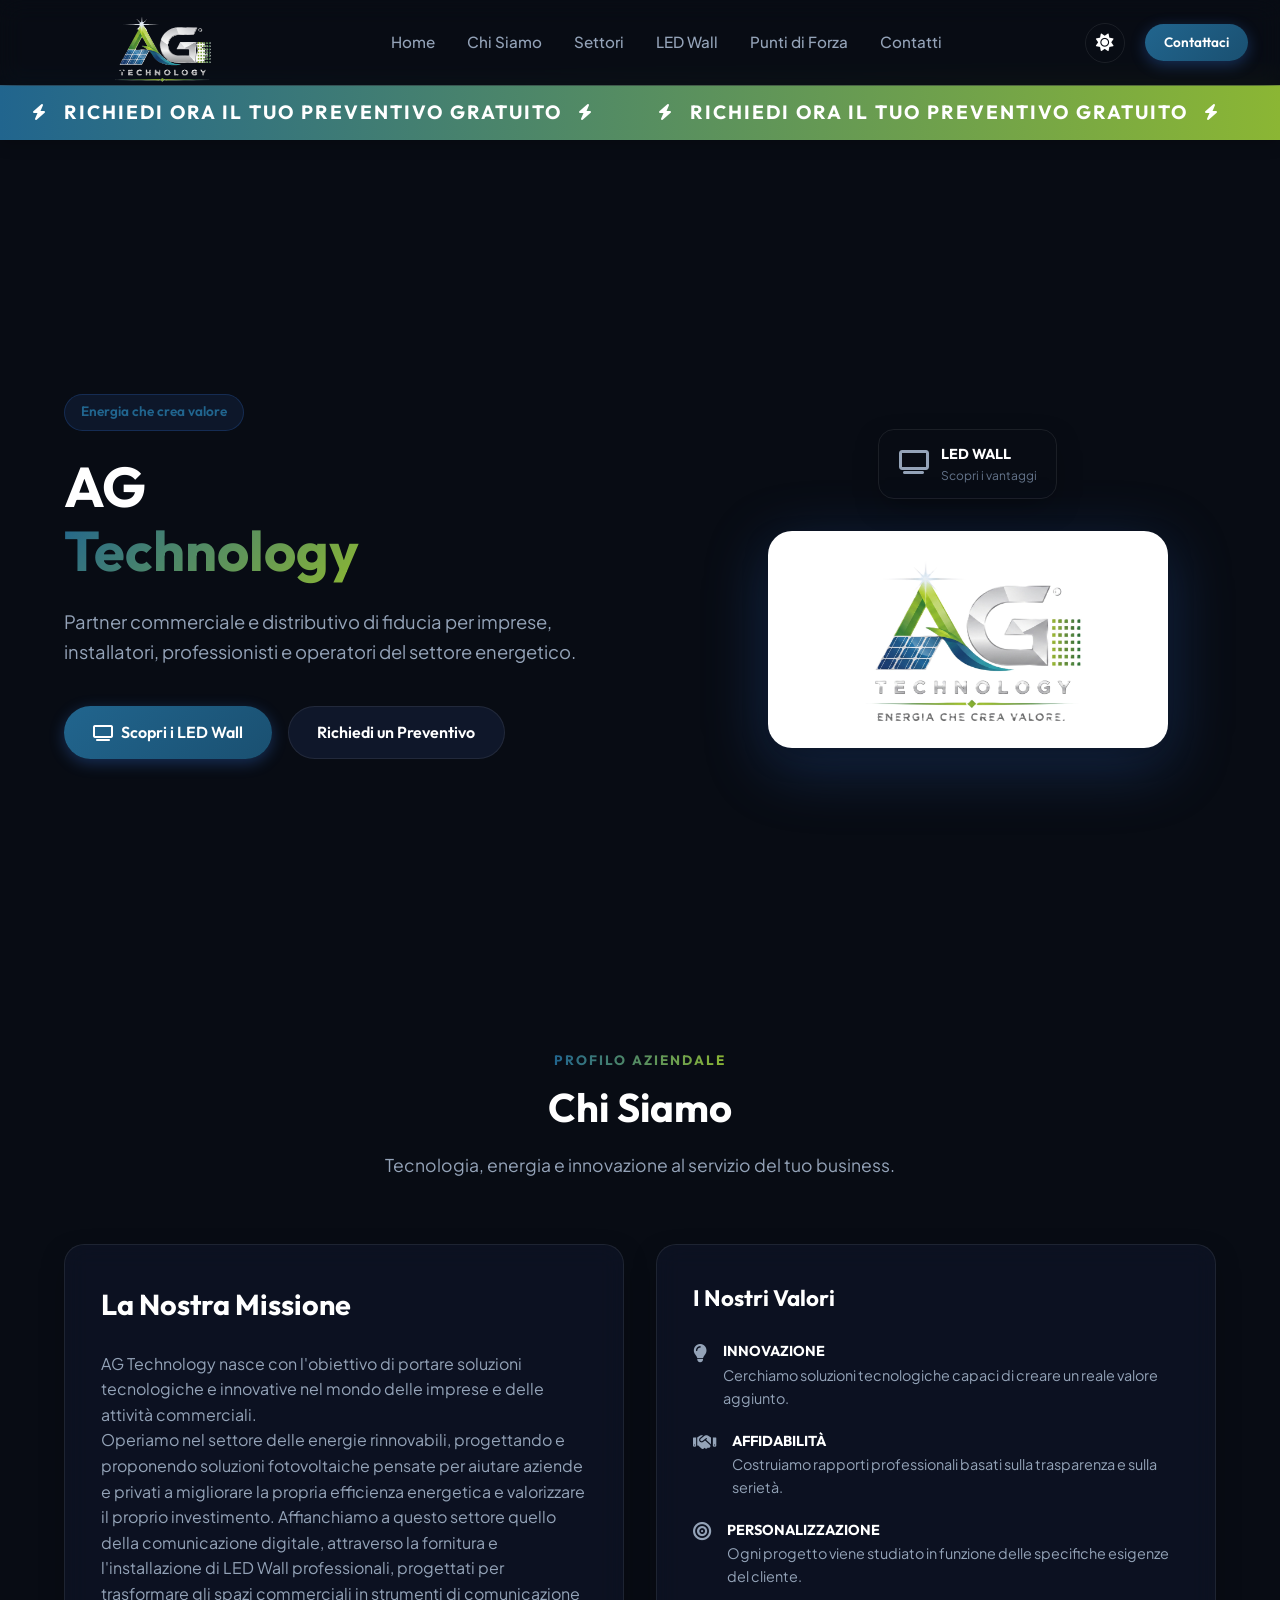
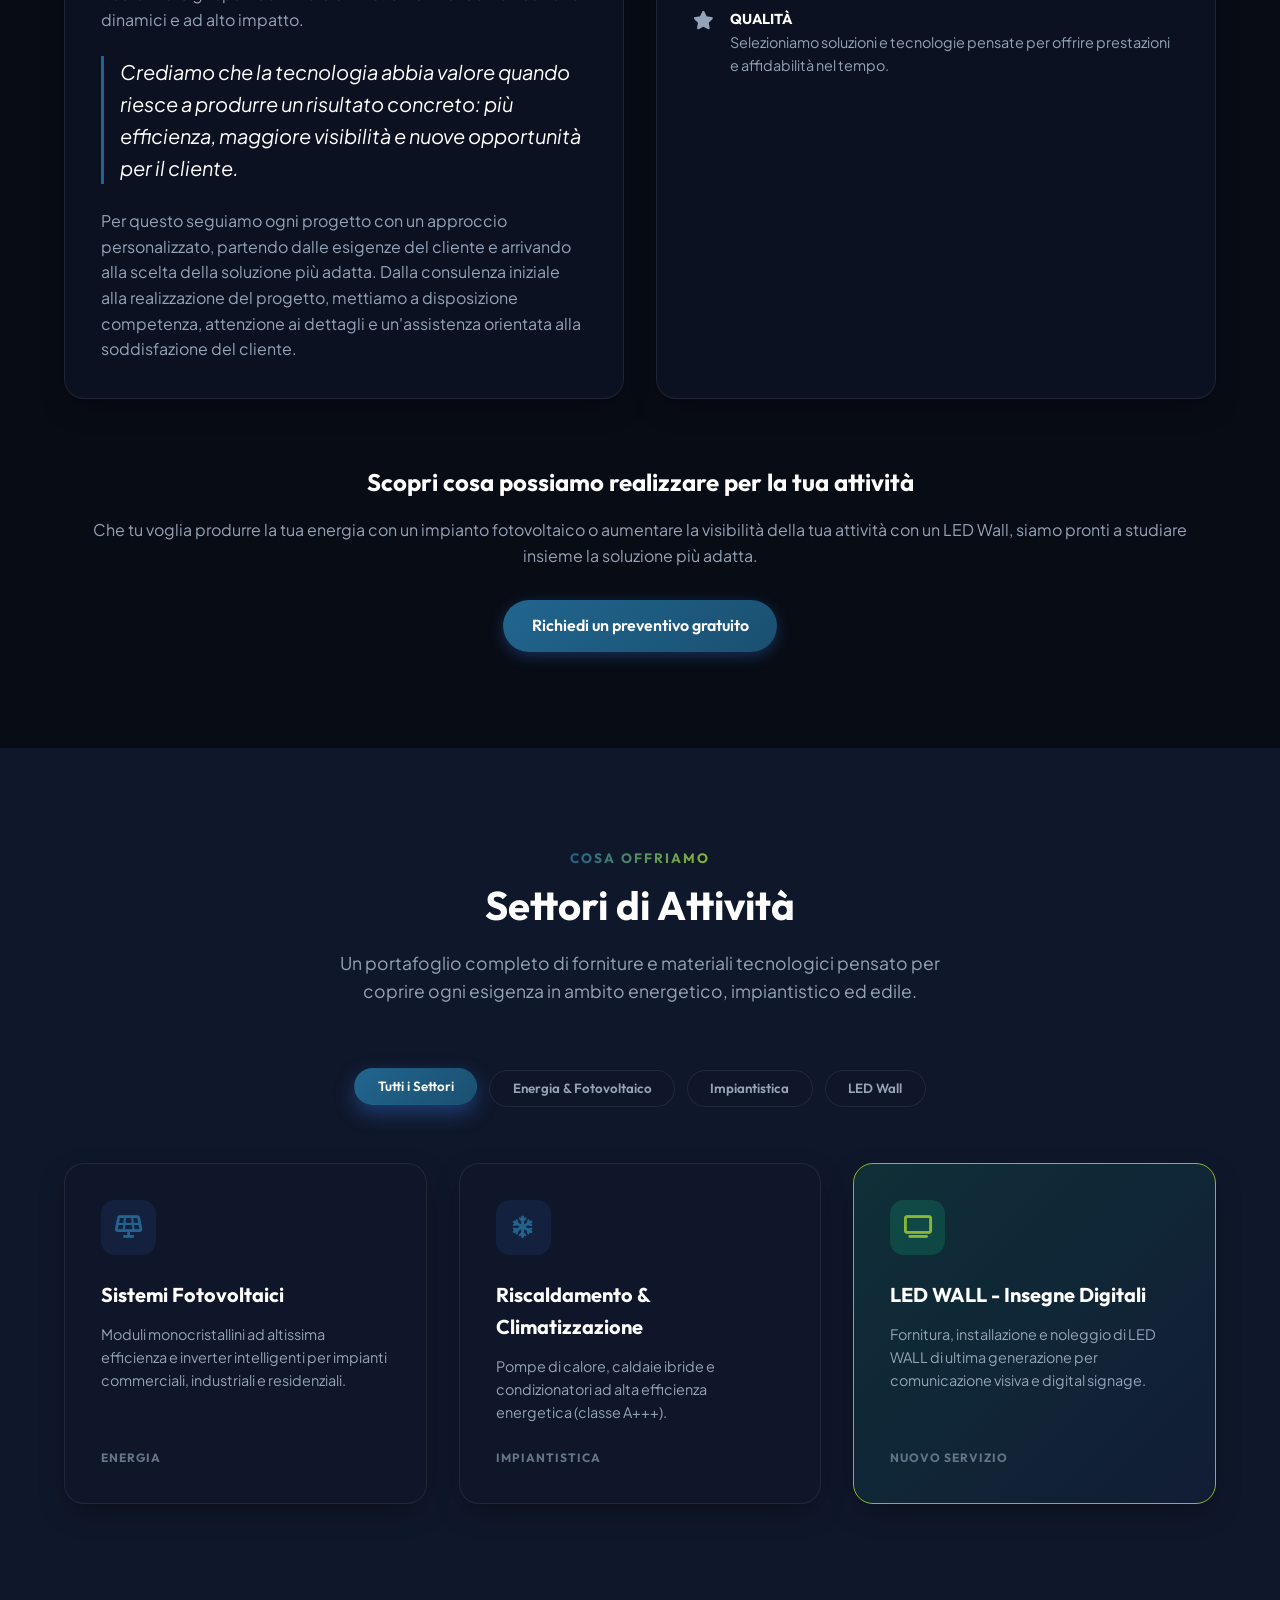
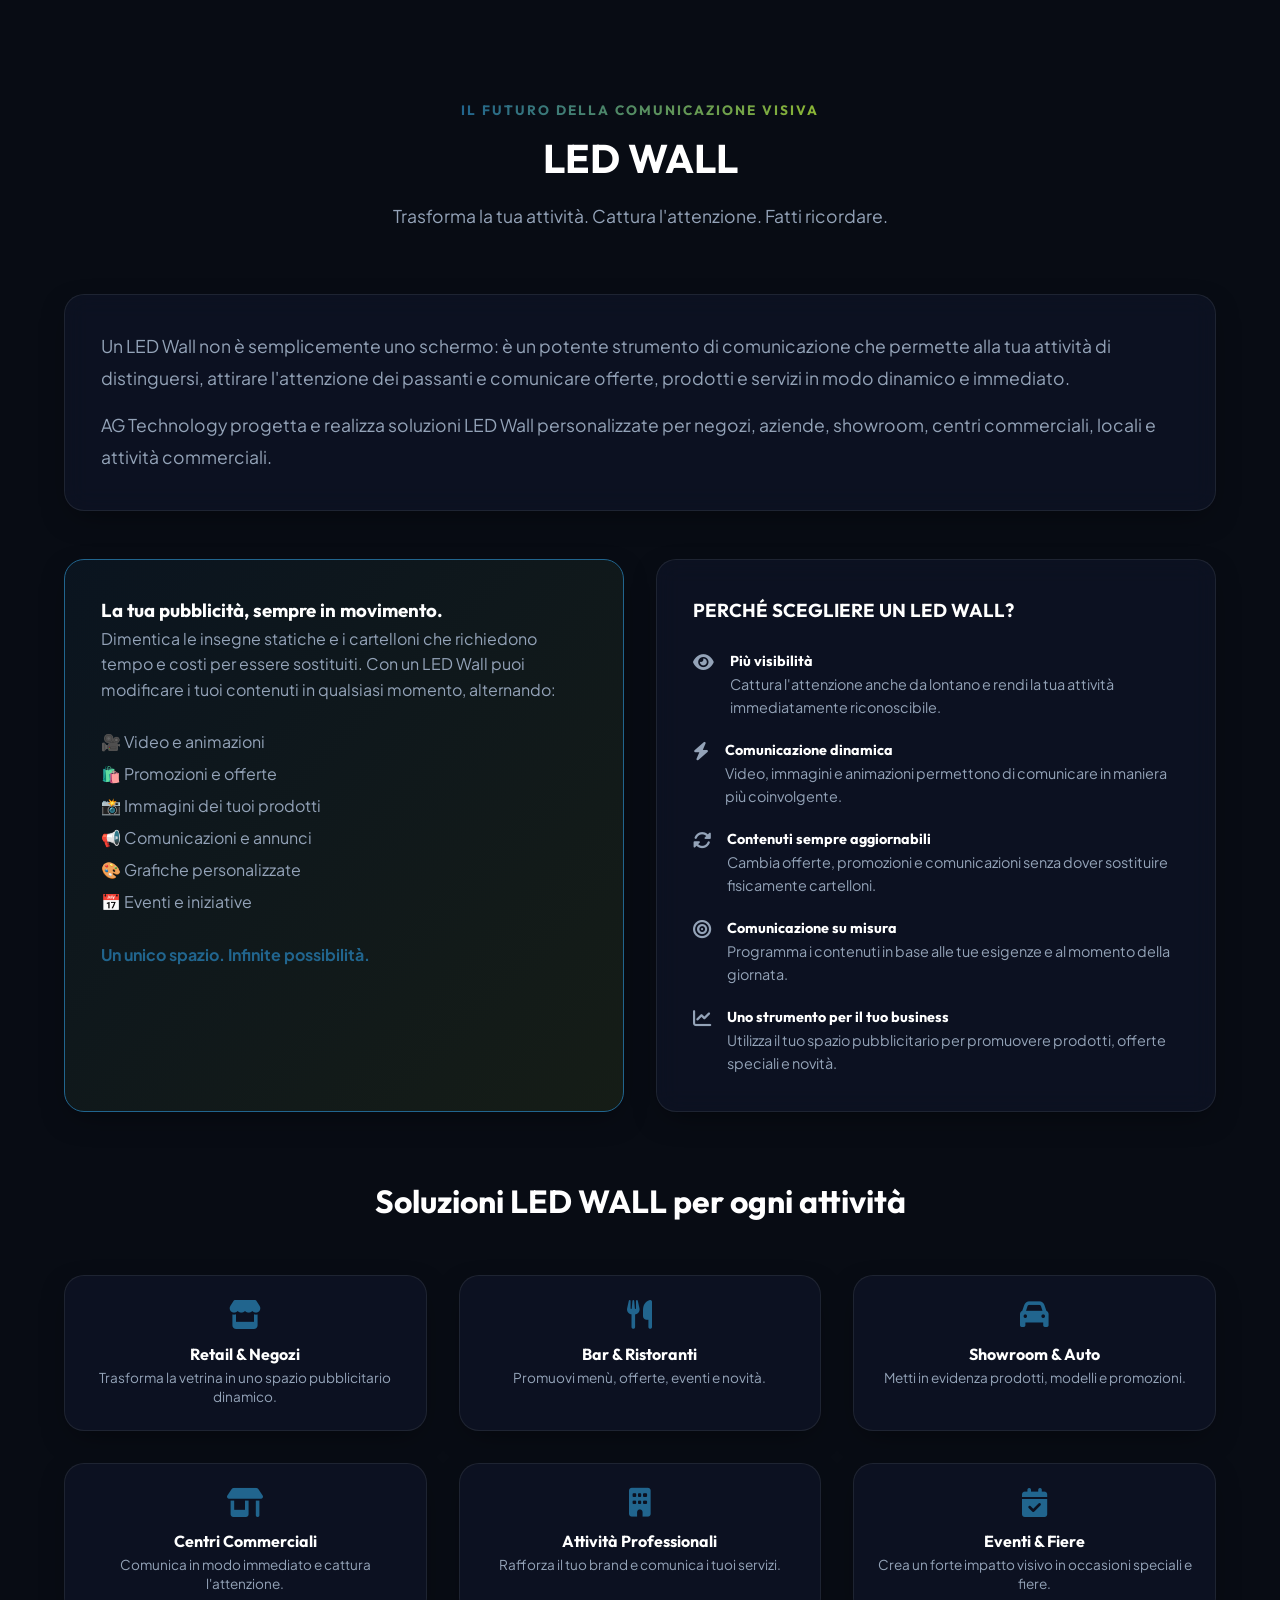
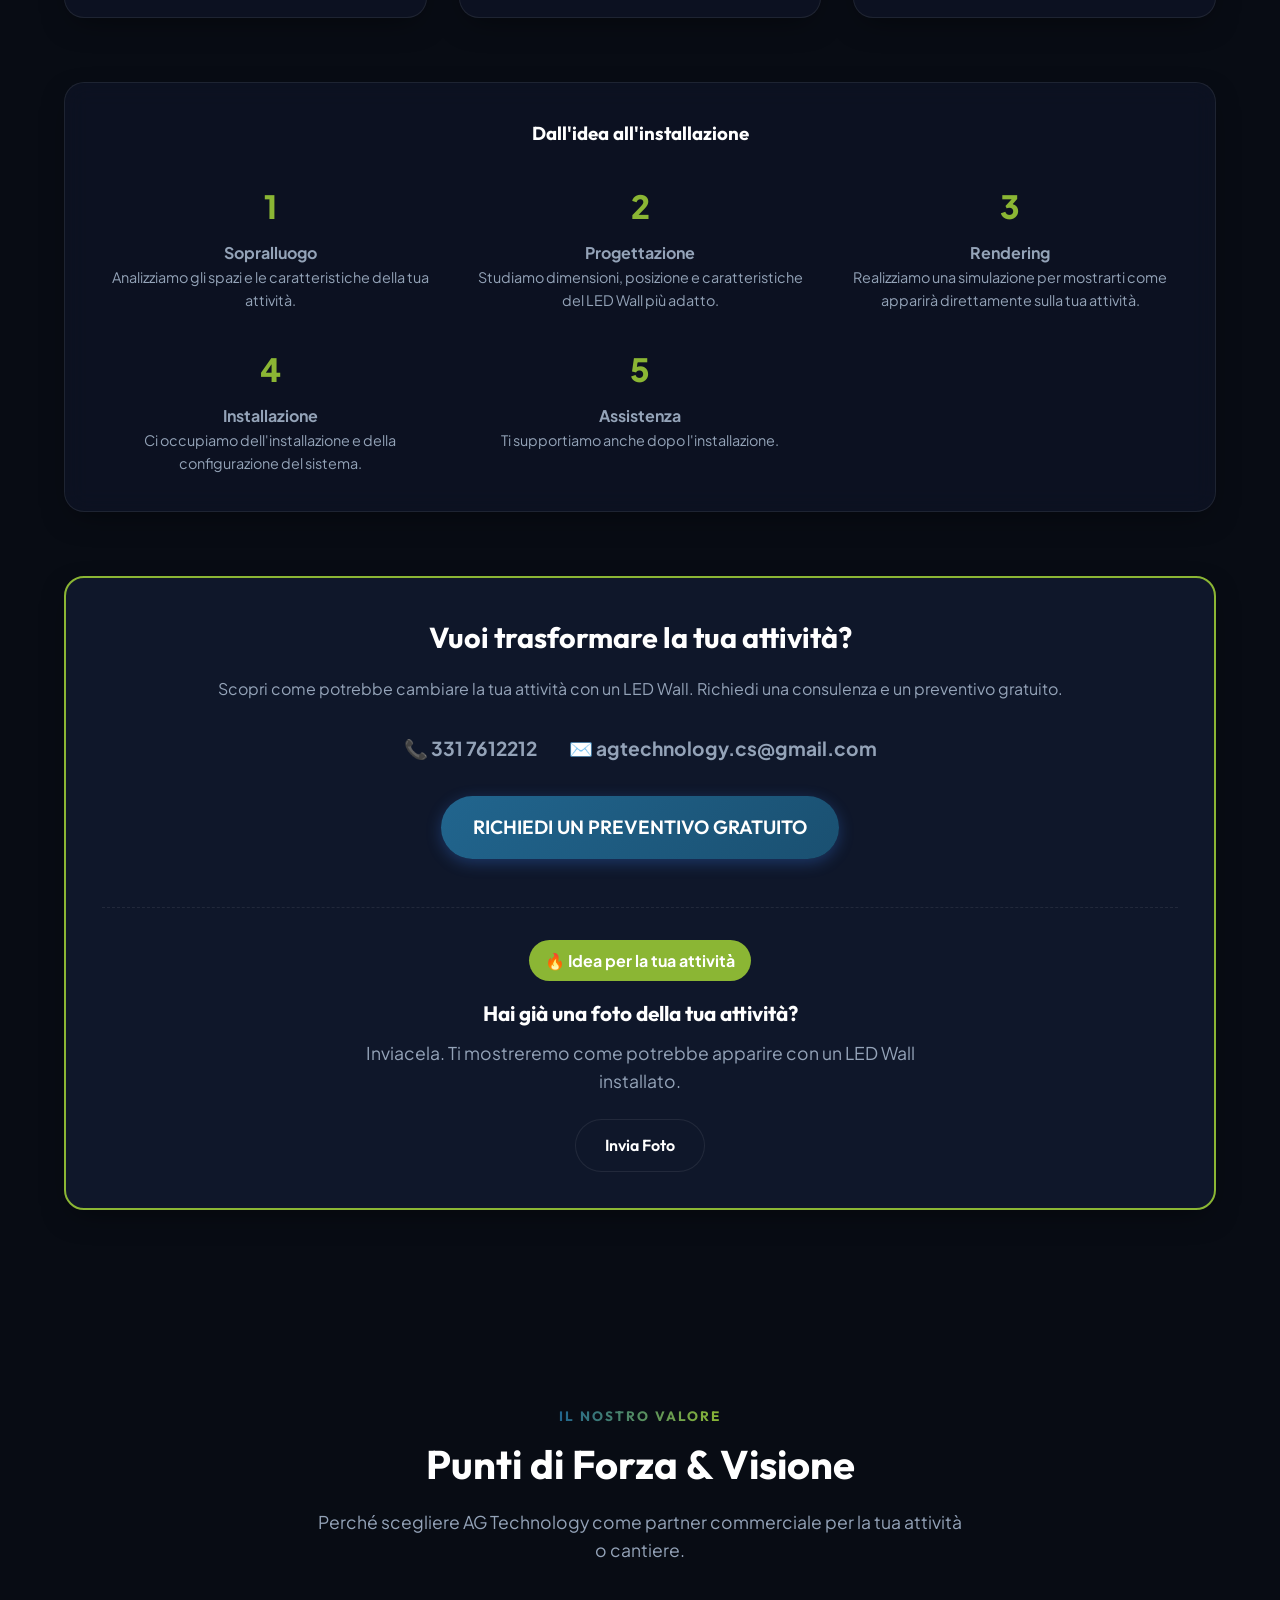
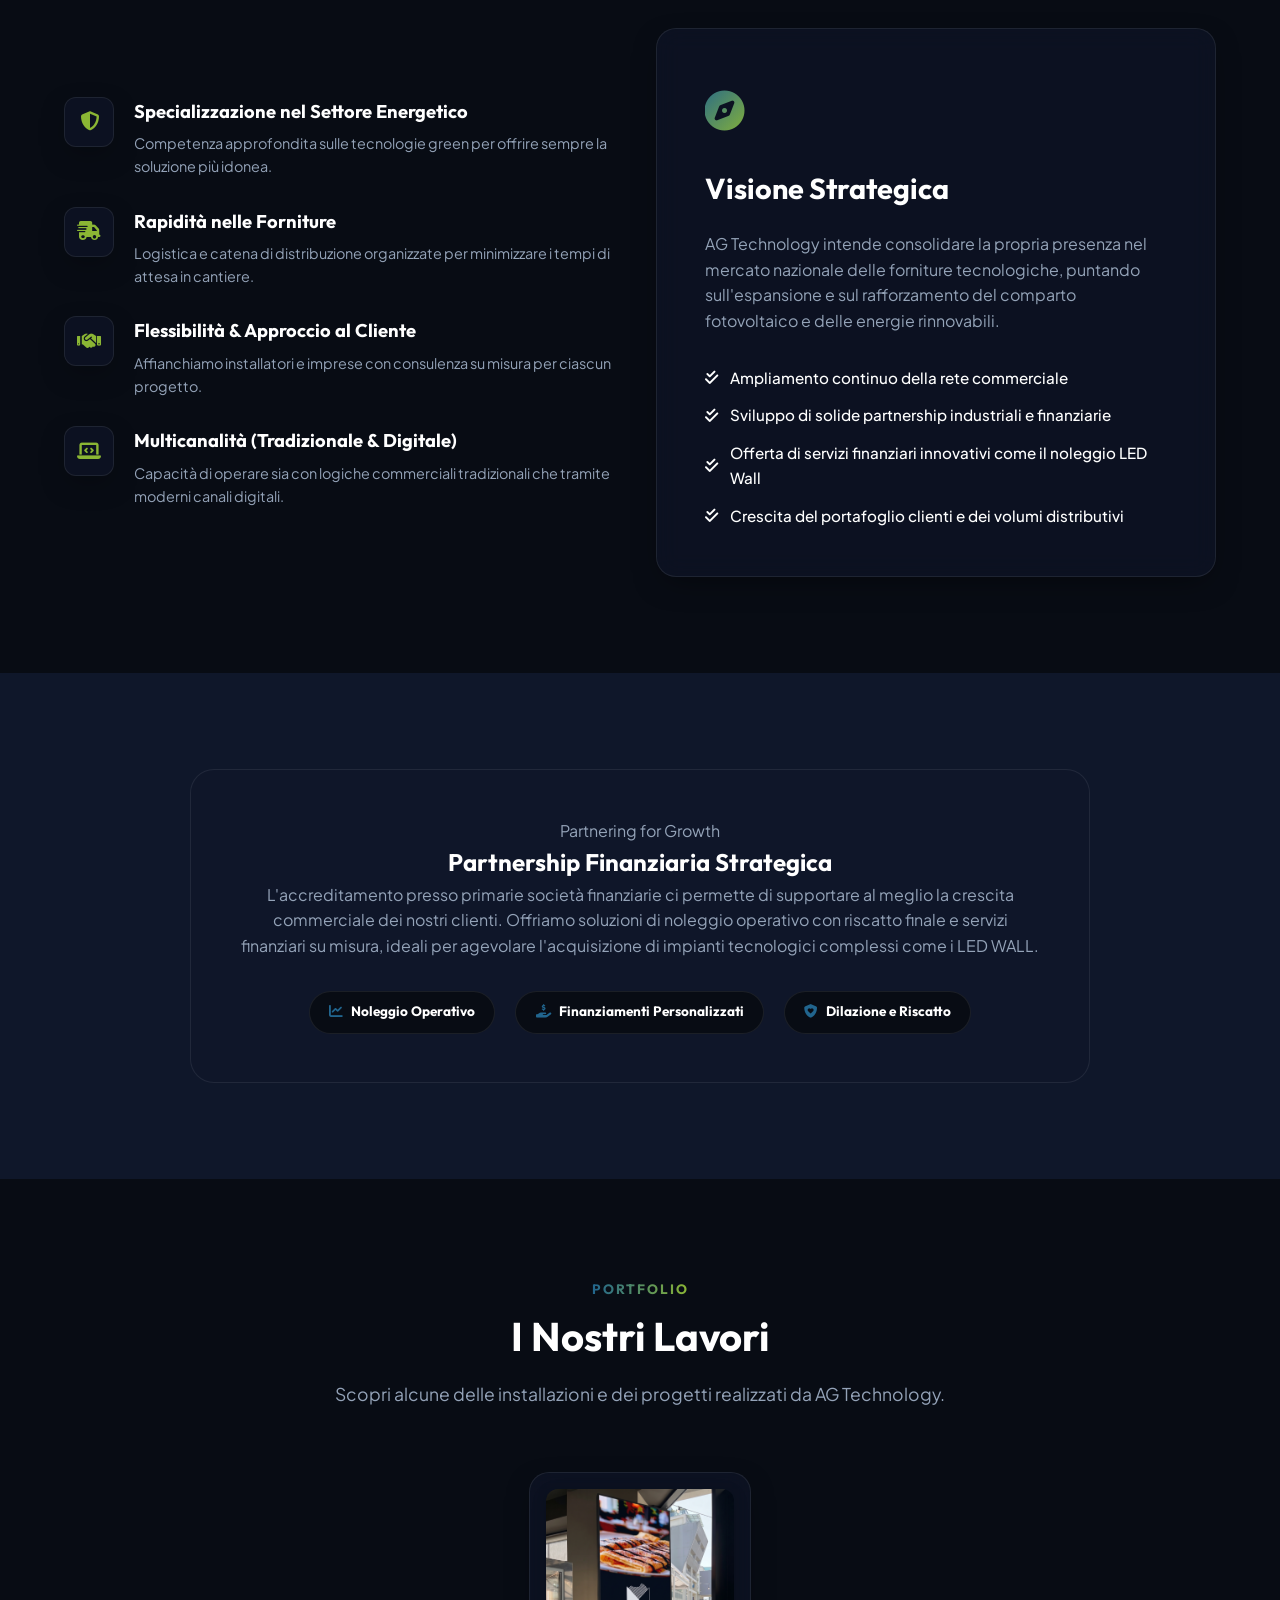
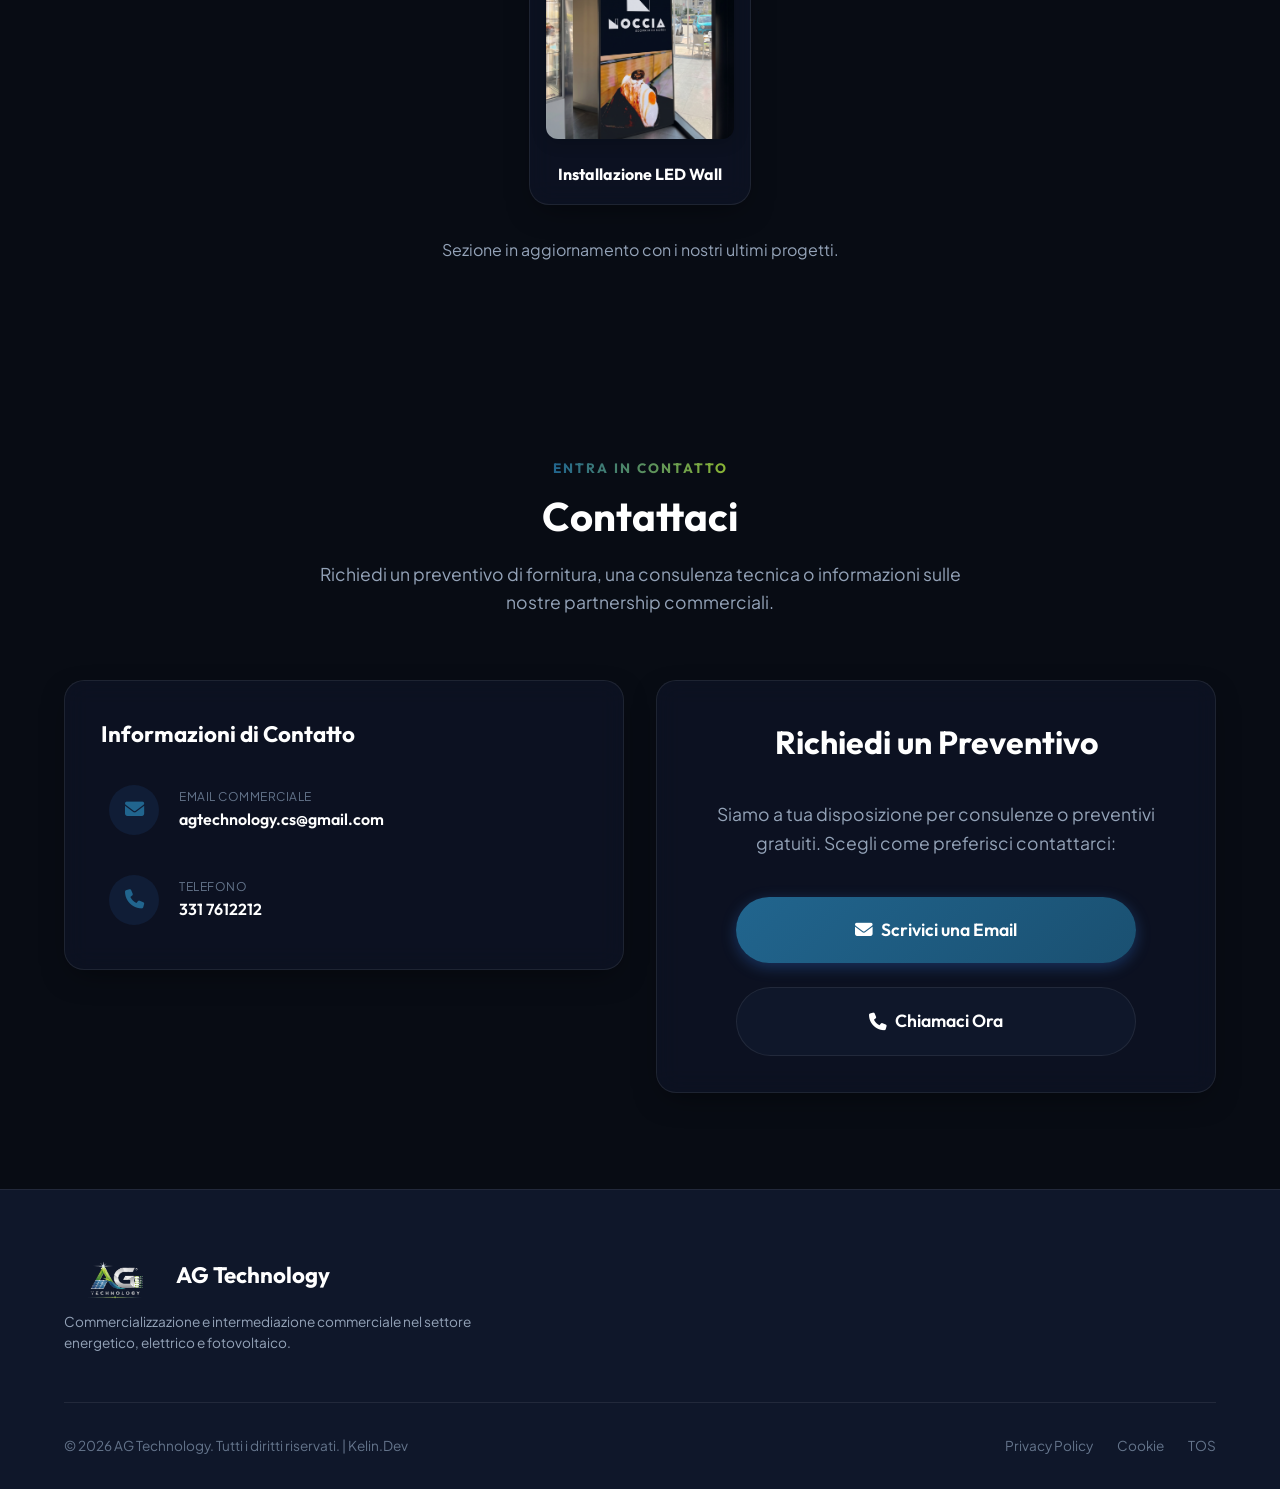
==== commit cea77a83: "Allineamento 3x3 griglia LedWall, LED Wall in navbar, filtri settori e badge hero centrale" ====
--- a/index.html
+++ b/index.html
@@ -32,6 +32,7 @@
                 <a href="#hero" class="nav-link active">Home</a>
                 <a href="#chi-siamo" class="nav-link">Chi Siamo</a>
                 <a href="#settori" class="nav-link">Settori</a>
+                <a href="#led-wall" class="nav-link">LED Wall</a>
                 <a href="#punti-forza" class="nav-link">Punti di Forza</a>
                 <a href="#contatti" class="nav-link">Contatti</a>
             </nav>
@@ -84,15 +85,15 @@
                     </div>
                 </div>
                 <div class="hero-visual fade-in-right">
-                    <div class="visual-card">
-                        <img src="Logo AG completo.jpg" alt="AG Technology Logo Completo" class="hero-logo-img">
-                        <a href="#led-wall" class="floating-badge badge-1 scroll-animate" style="top: -20px; right: -20px; text-decoration: none; cursor: pointer; transition: transform 0.3s; z-index: 10;">
+                    <div class="visual-card" style="display: flex; flex-direction: column; align-items: center; justify-content: center; padding-top: 1.5rem;">
+                        <a href="#led-wall" class="floating-badge badge-1 scroll-animate" style="position: relative; top: 0; right: 0; margin-bottom: 2rem; display: inline-flex; text-decoration: none; cursor: pointer; transition: transform 0.3s; z-index: 10;">
                             <div class="badge-icon"><i class="fa-solid fa-tv"></i></div>
                             <div class="badge-text">
                                 <span class="badge-title">LED WALL</span>
                                 <span class="badge-desc">Scopri i vantaggi</span>
                             </div>
                         </a>
+                        <img src="Logo AG completo.jpg" alt="AG Technology Logo Completo" class="hero-logo-img">
                     </div>
                 </div>
             </div>
@@ -188,9 +189,8 @@
                 <div class="filter-container">
                     <button class="filter-btn active" data-filter="all">Tutti i Settori</button>
                     <button class="filter-btn" data-filter="energia">Energia & Fotovoltaico</button>
-                    <button class="filter-btn" data-filter="elettrico">Materiale Elettrico</button>
                     <button class="filter-btn" data-filter="impiantistica">Impiantistica</button>
-                    <button class="filter-btn" data-filter="edilizia">Edilizia & Altro</button>
+                    <button class="filter-btn" data-filter="ledwall">LED Wall</button>
                 </div>
 
                 <!-- Sector Cards Grid -->
@@ -216,7 +216,7 @@
                     </div>
 
                     <!-- Card 3: Special LED WALL -->
-                    <div class="card sector-card special-card scroll-animate" data-category="edilizia">
+                    <div class="card sector-card special-card scroll-animate" data-category="ledwall">
                         <div class="sector-icon">
                             <i class="fa-solid fa-tv"></i>
                         </div>
@@ -324,10 +324,15 @@
                         <h4 style="font-size: 1rem;">Centri Commerciali</h4>
                         <p style="font-size: 0.85rem; line-height: 1.4;">Comunica in modo immediato e cattura l'attenzione.</p>
                     </div>
-                    <div class="card scroll-animate text-center" style="padding: 1.5rem 1rem; grid-column: 1 / -1; max-width: 300px; margin: 0 auto;">
+                    <div class="card scroll-animate text-center" style="padding: 1.5rem 1rem;">
                         <i class="fa-solid fa-building" style="font-size: 1.8rem; color: var(--primary-color); margin-bottom: 0.8rem;"></i>
                         <h4 style="font-size: 1rem;">Attività Professionali</h4>
                         <p style="font-size: 0.85rem; line-height: 1.4;">Rafforza il tuo brand e comunica i tuoi servizi.</p>
+                    </div>
+                    <div class="card scroll-animate text-center" style="padding: 1.5rem 1rem;">
+                        <i class="fa-solid fa-calendar-check" style="font-size: 1.8rem; color: var(--primary-color); margin-bottom: 0.8rem;"></i>
+                        <h4 style="font-size: 1rem;">Eventi & Fiere</h4>
+                        <p style="font-size: 0.85rem; line-height: 1.4;">Crea un forte impatto visivo in occasioni speciali e fiere.</p>
                     </div>
                 </div>
 
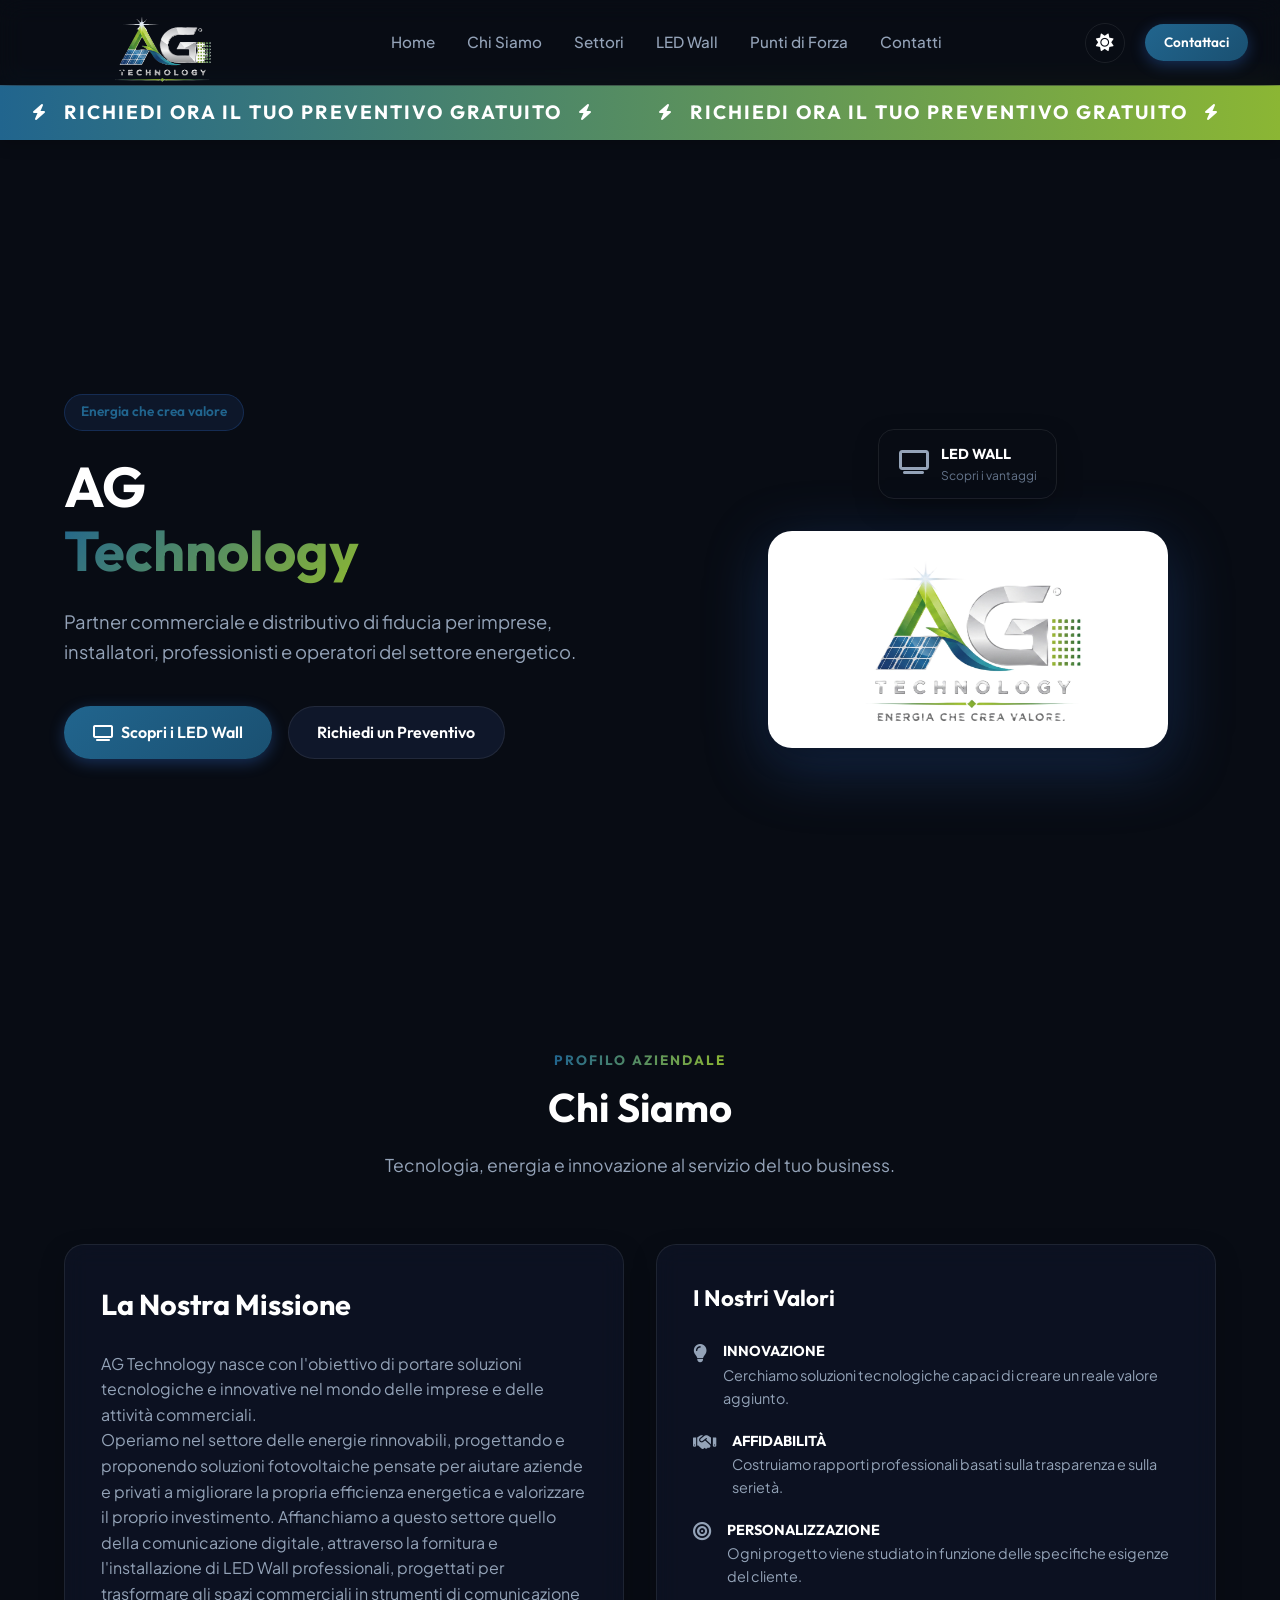
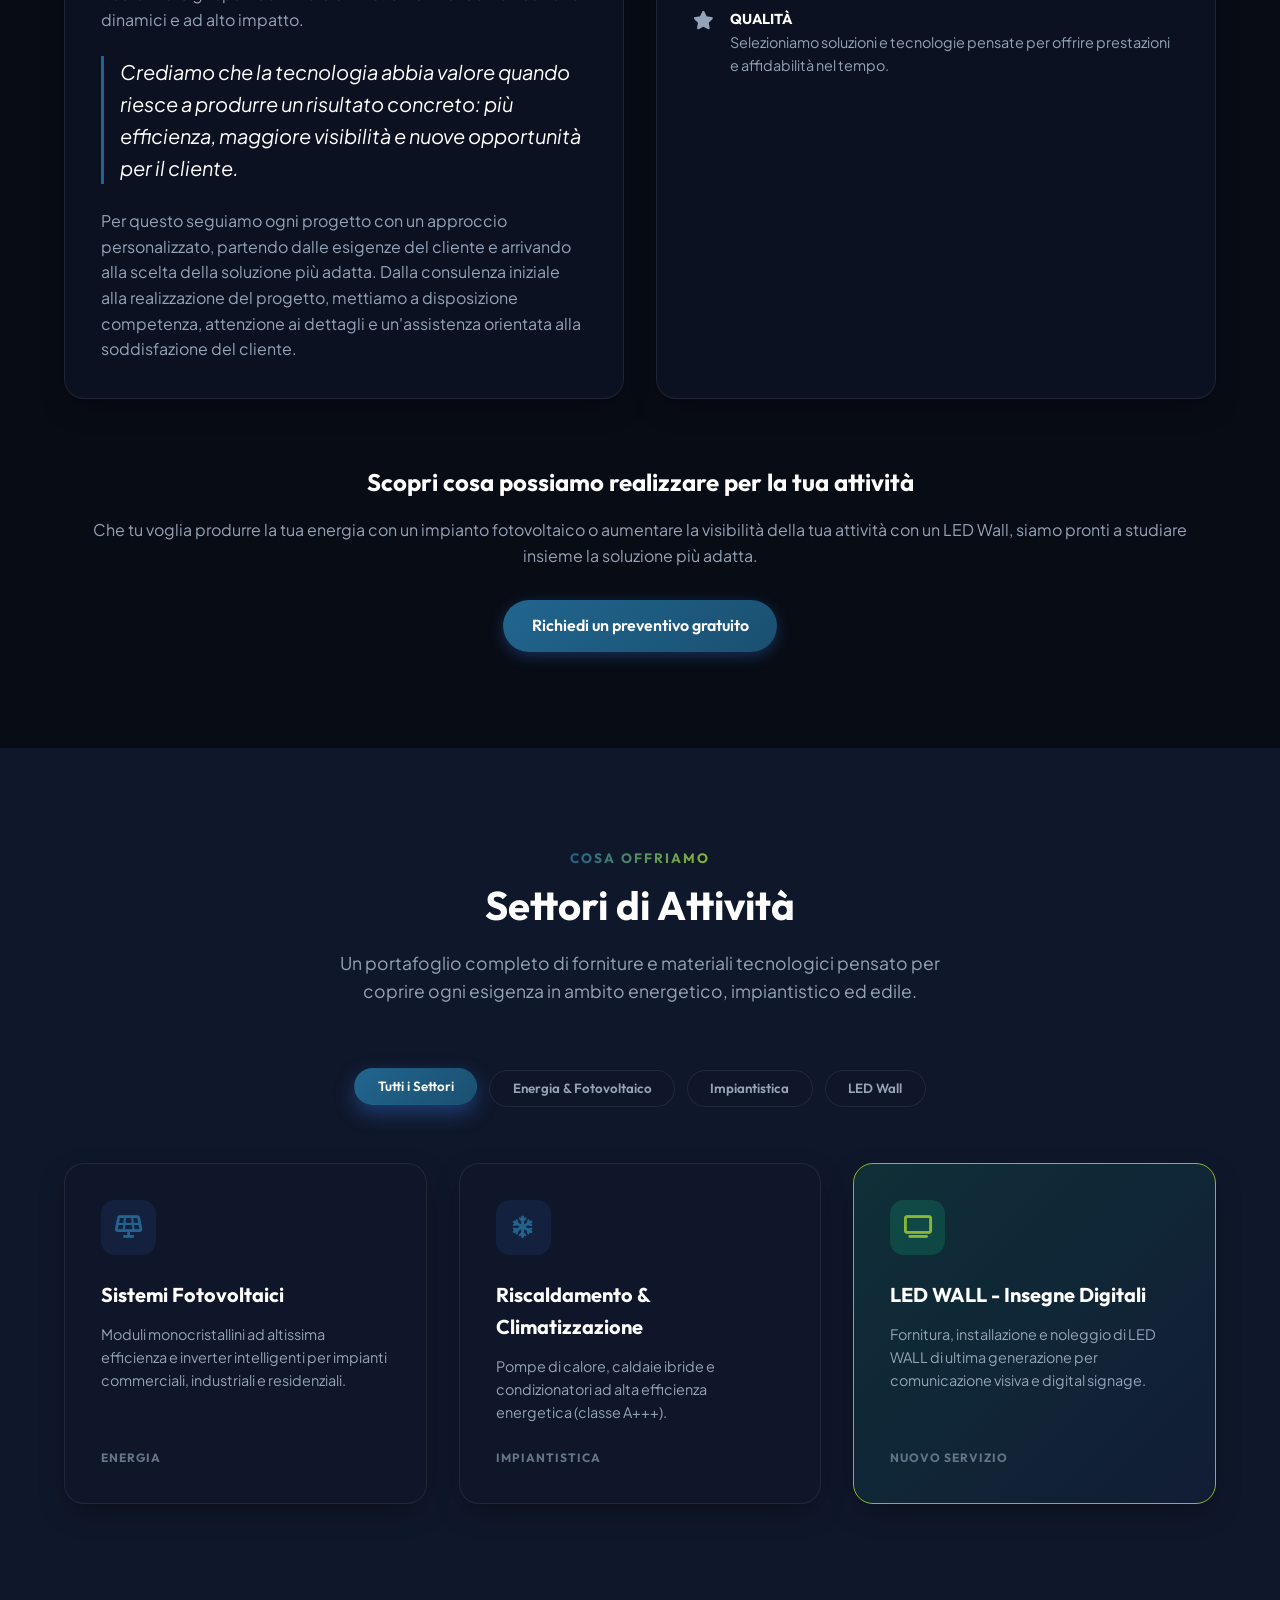
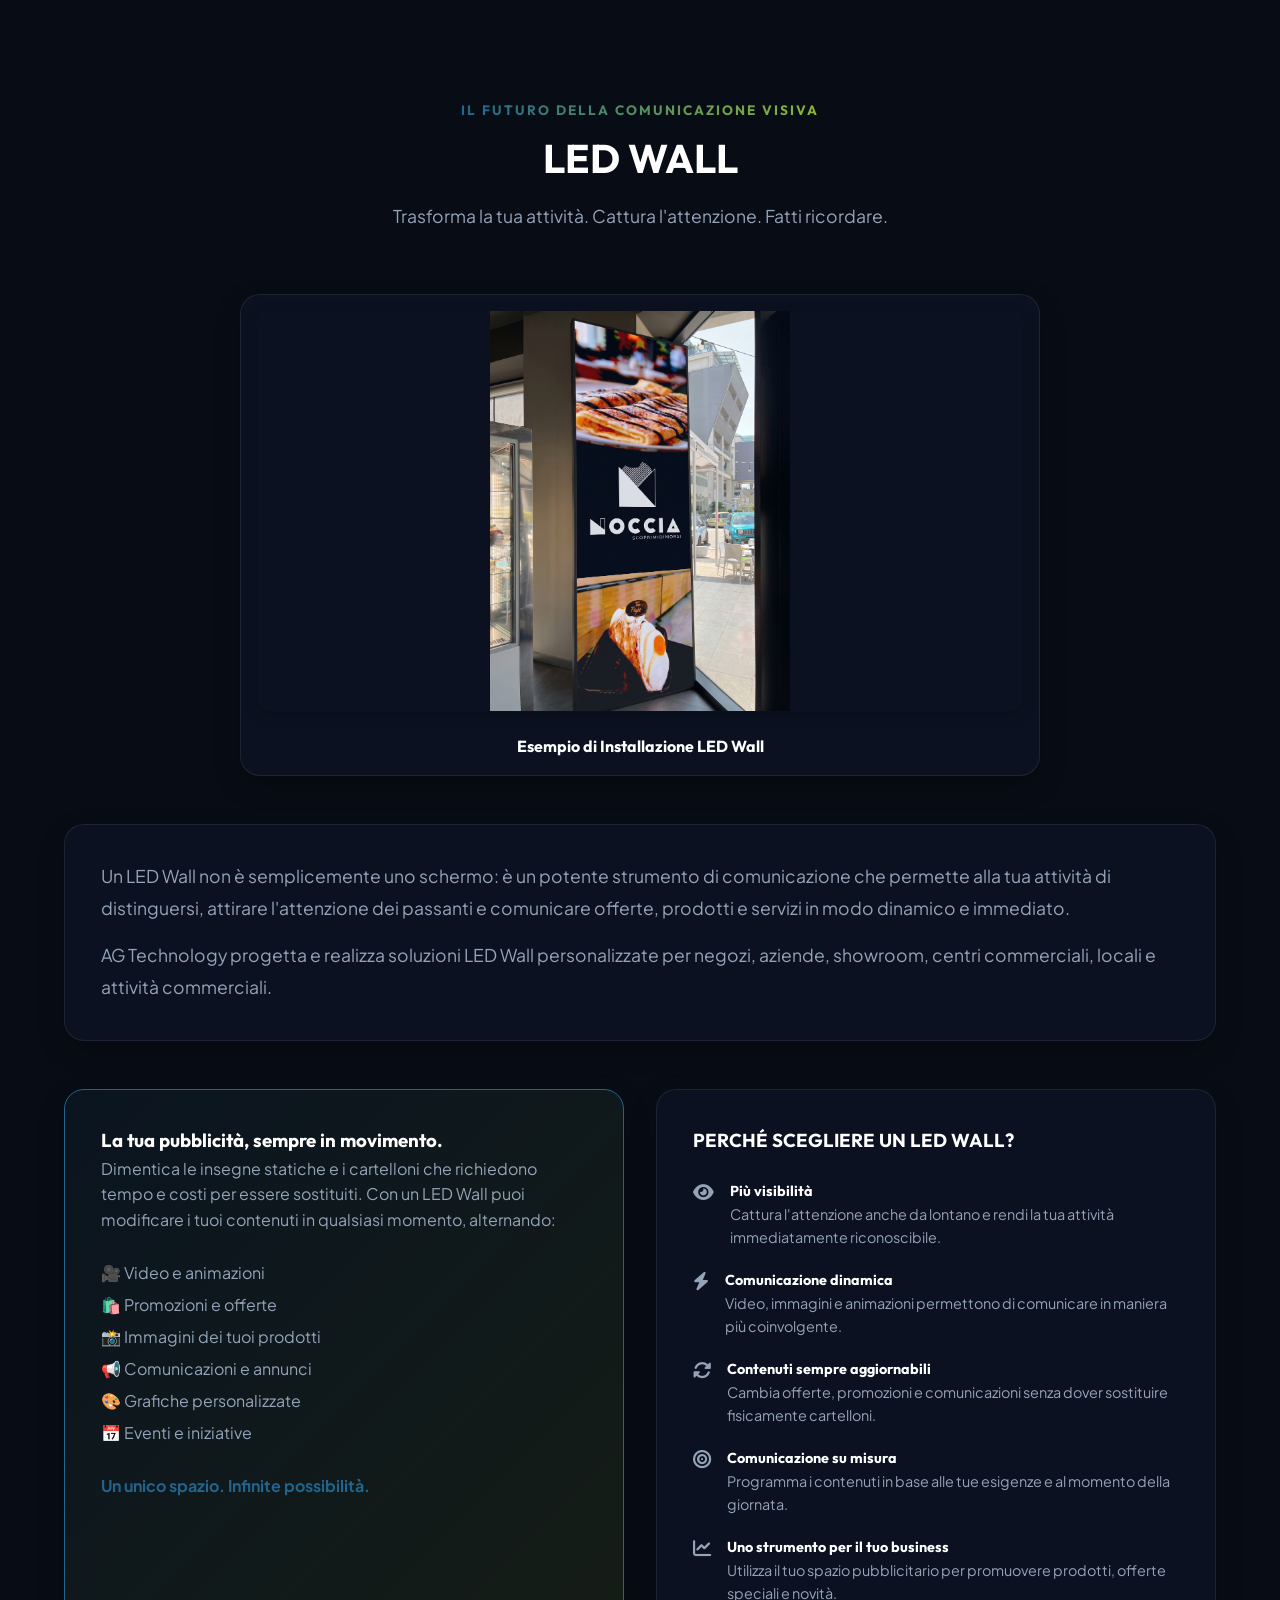
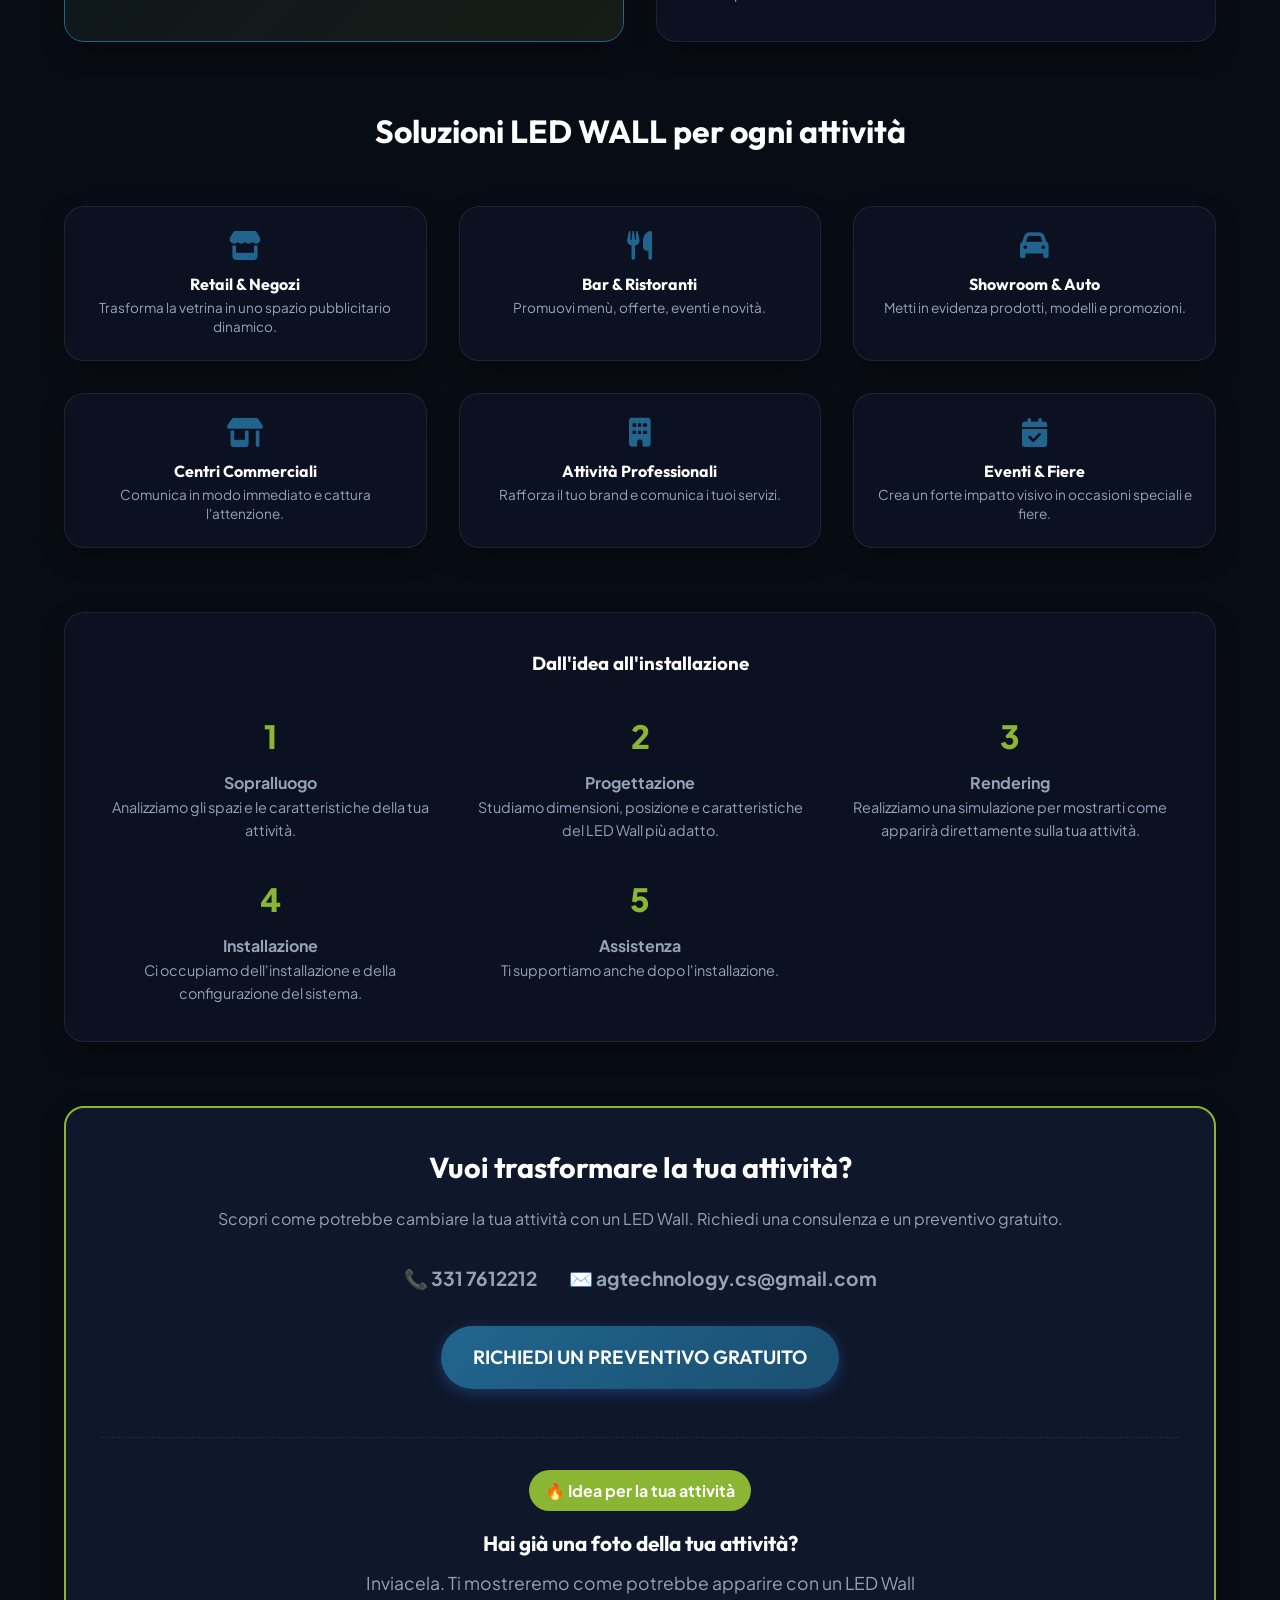
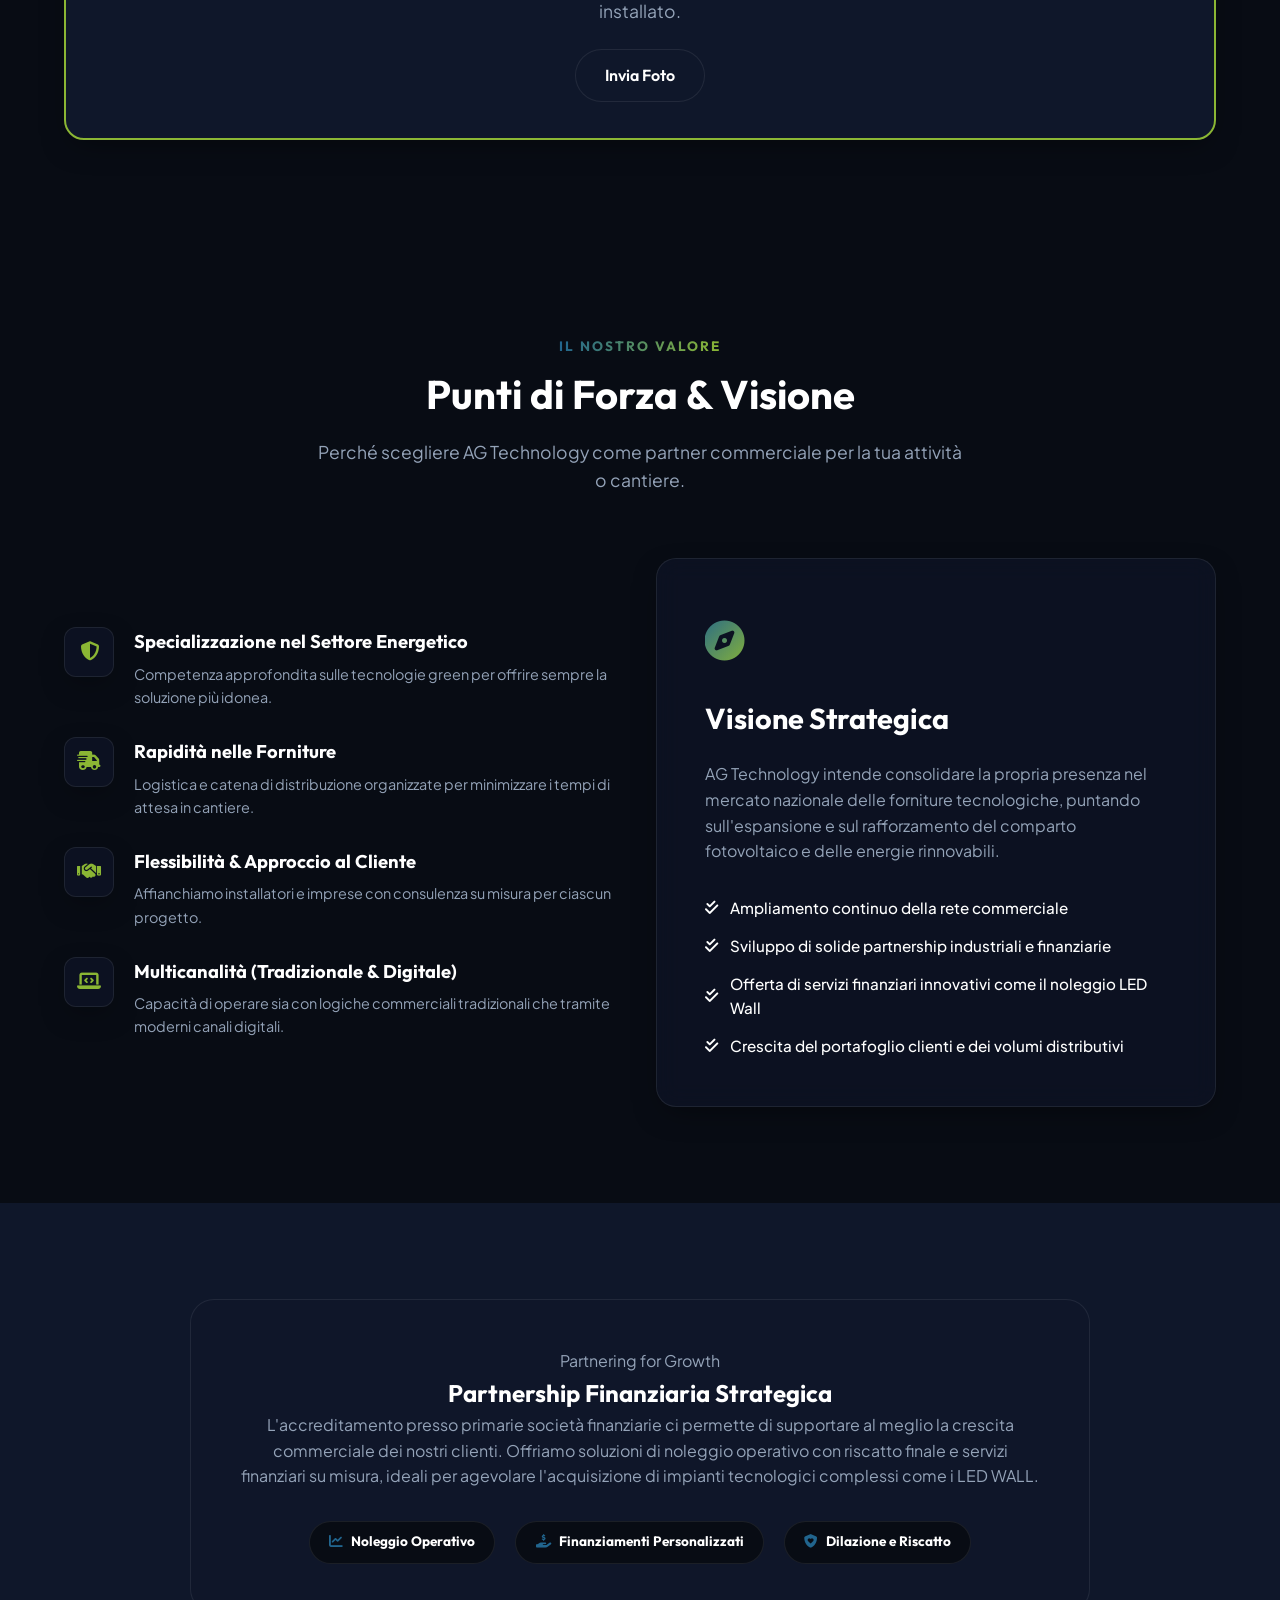
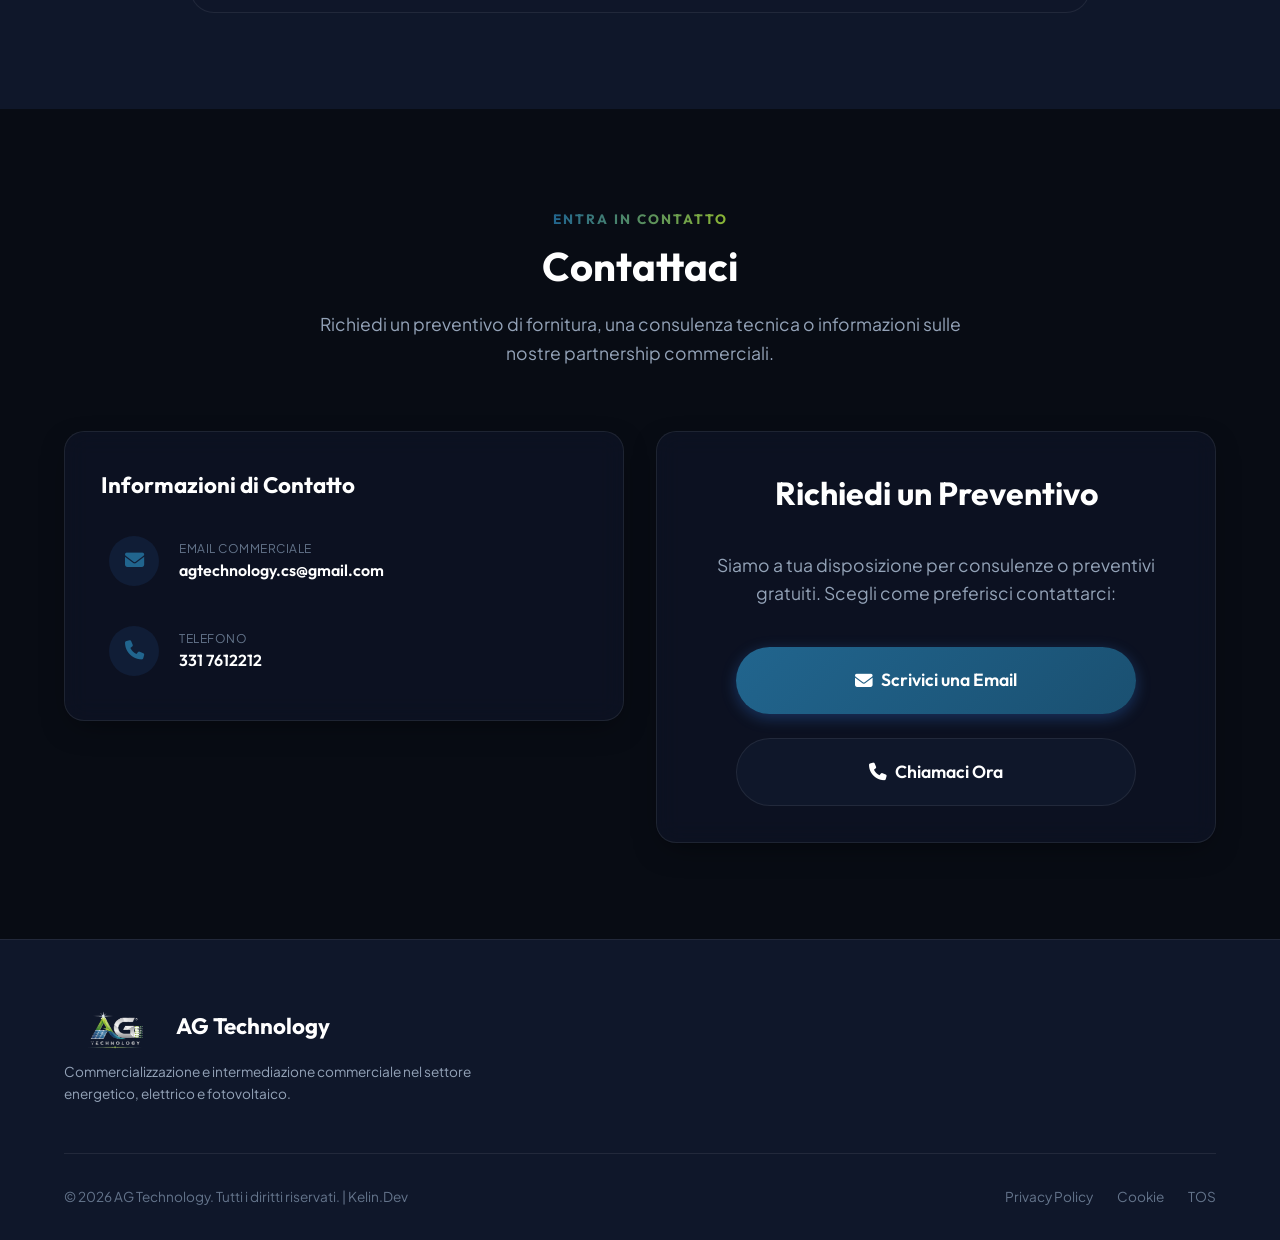
==== commit ecb39f9a: "Spostata foto LedWall e rimossa sezione portfolio" ====
--- a/index.html
+++ b/index.html
@@ -235,6 +235,11 @@
                     <span class="section-subtitle">Il futuro della comunicazione visiva</span>
                     <h2 class="section-title">LED WALL</h2>
                     <p class="section-description">Trasforma la tua attività. Cattura l'attenzione. Fatti ricordare.</p>
+                </div>
+
+                <div class="card glass-card scroll-animate text-center" style="padding: 1rem; margin: 0 auto 3rem auto; max-width: 800px;">
+                    <img src="LedWall.jpg" alt="Installazione LED Wall" style="width: 100%; max-height: 400px; object-fit: contain; border-radius: 12px; margin-bottom: 1rem; box-shadow: 0 4px 15px rgba(0,0,0,0.2);">
+                    <h4>Esempio di Installazione LED Wall</h4>
                 </div>
                 
                 <div class="card glass-card scroll-animate" style="margin-bottom: 3rem;">
@@ -473,30 +478,6 @@
             </div>
         </section>
 
-        <!-- I Nostri Lavori (Portfolio) -->
-        <section id="portfolio" class="section">
-            <div class="container">
-                <div class="section-header text-center">
-                    <span class="section-subtitle">Portfolio</span>
-                    <h2 class="section-title">I Nostri Lavori</h2>
-                    <p class="section-description">
-                        Scopri alcune delle installazioni e dei progetti realizzati da AG Technology.
-                    </p>
-                </div>
-                
-                <div class="grid grid-3">
-                    <!-- Solo LED Wall -->
-                    <div class="card glass-card scroll-animate text-center" style="padding: 1rem; margin: 0 auto; max-width: 600px; grid-column: 1 / -1;">
-                        <img src="LedWall.jpg" alt="Installazione LED Wall" style="width: 100%; max-height: 250px; object-fit: contain; border-radius: 12px; margin-bottom: 1rem; box-shadow: 0 4px 15px rgba(0,0,0,0.2);">
-                        <h4>Installazione LED Wall</h4>
-                    </div>
-                </div>
-                <div class="text-center" style="margin-top: 2rem;">
-                    <p class="text-muted">Sezione in aggiornamento con i nostri ultimi progetti.</p>
-                </div>
-            </div>
-        </section>
-
         <!-- Contatti Section (With Form & Mapped info) -->
         <section id="contatti" class="section">
             <div class="container">
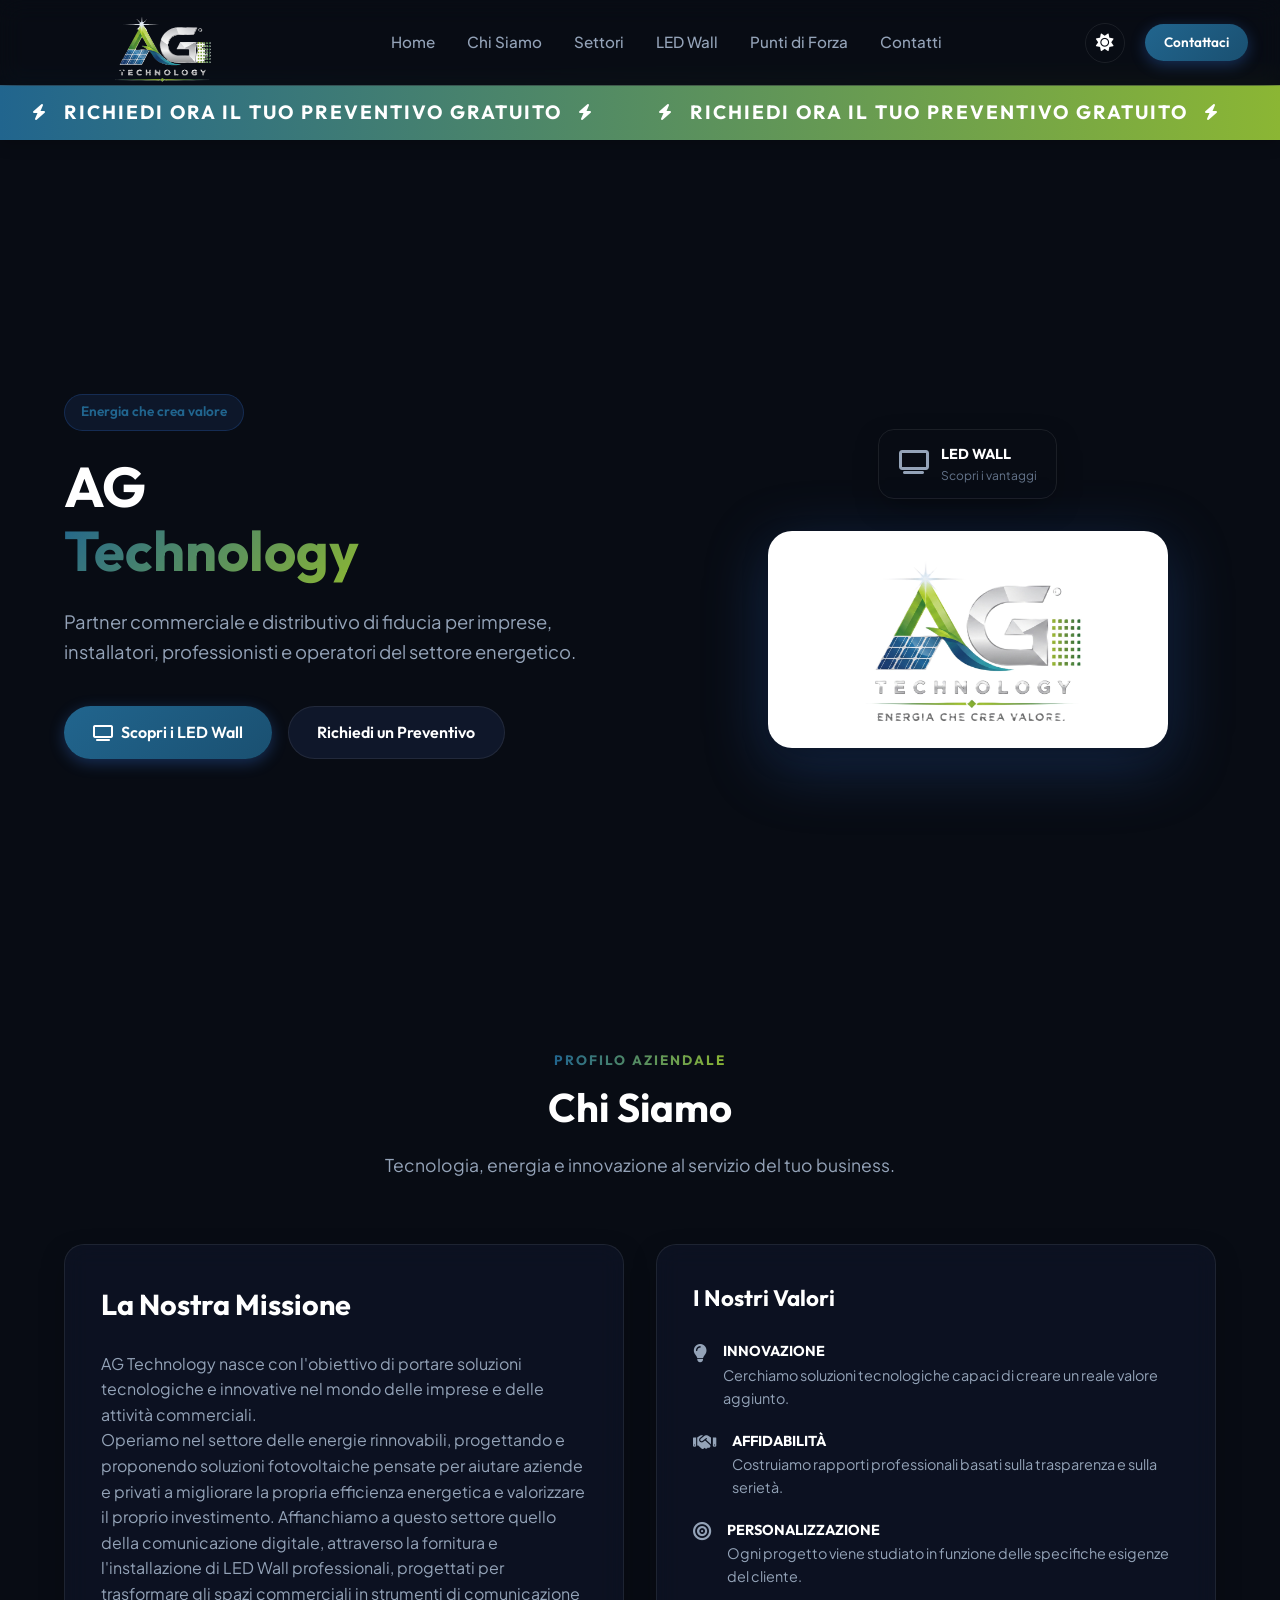
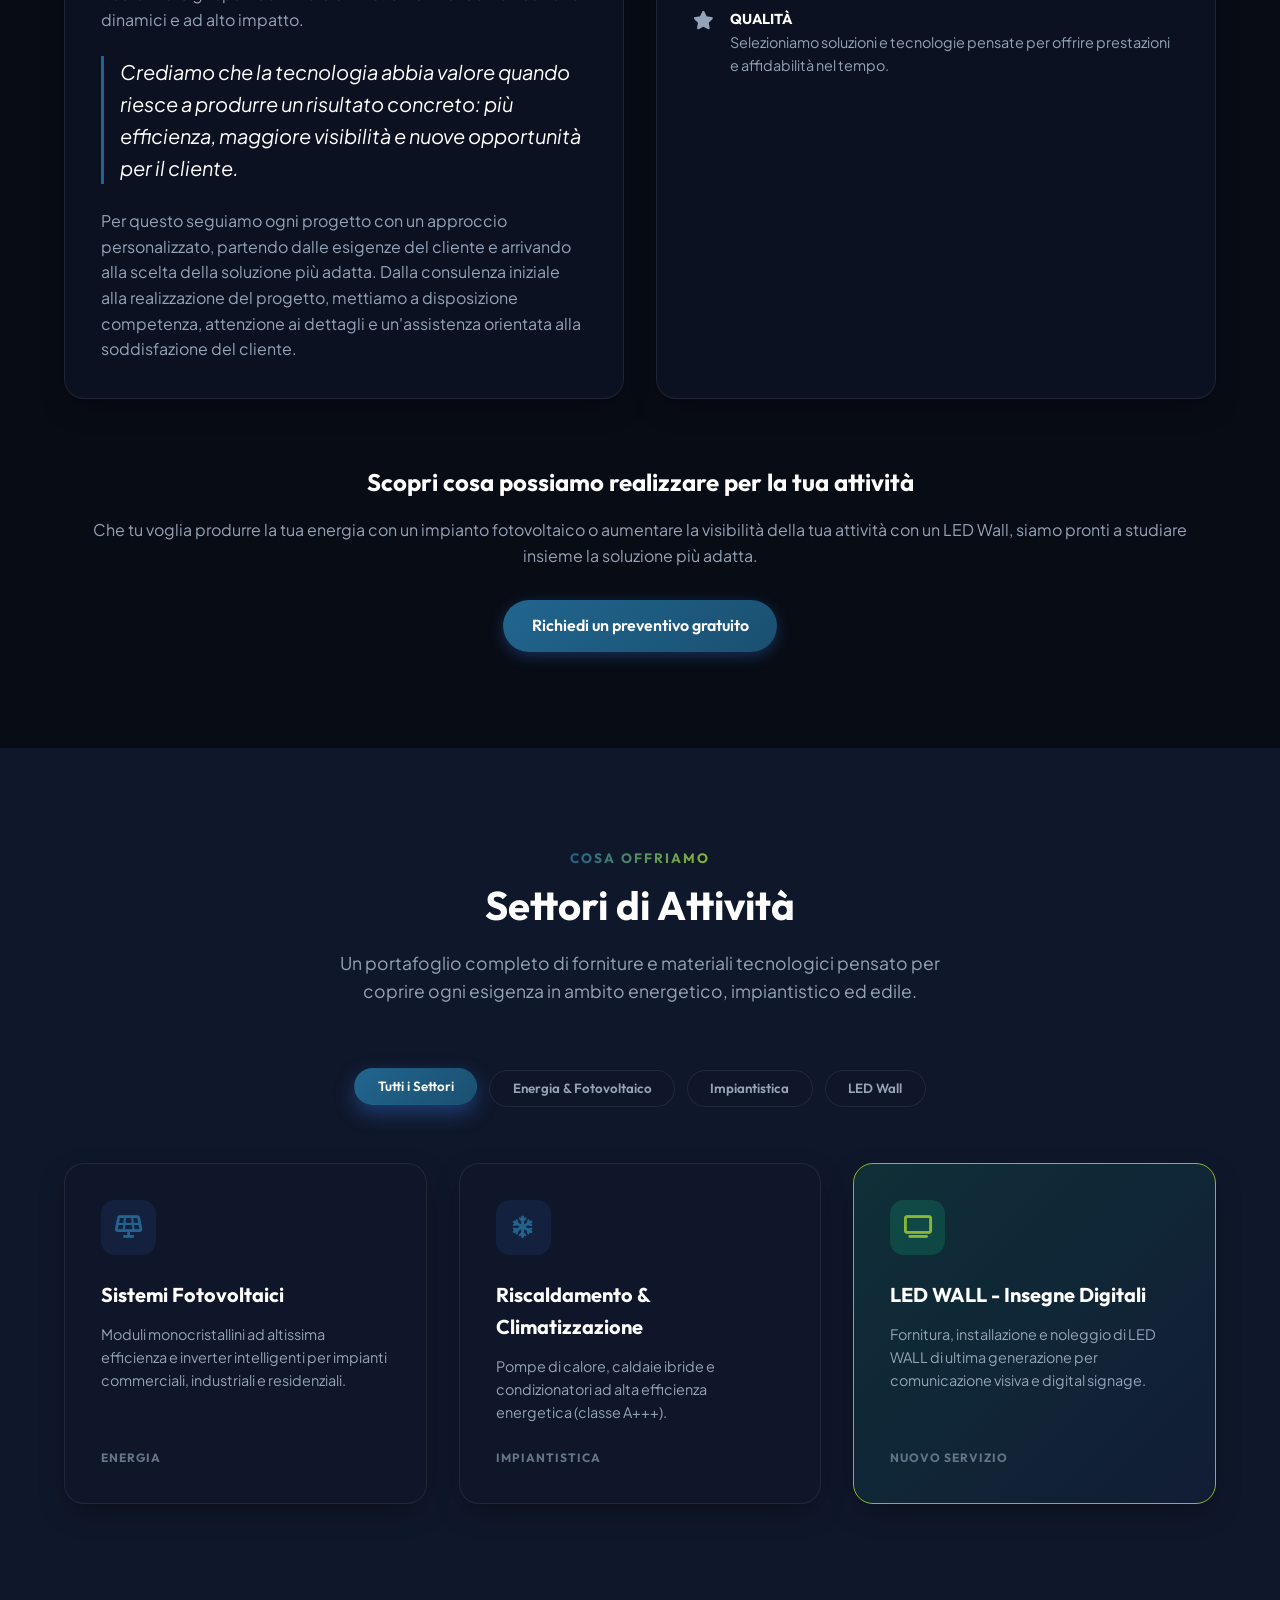
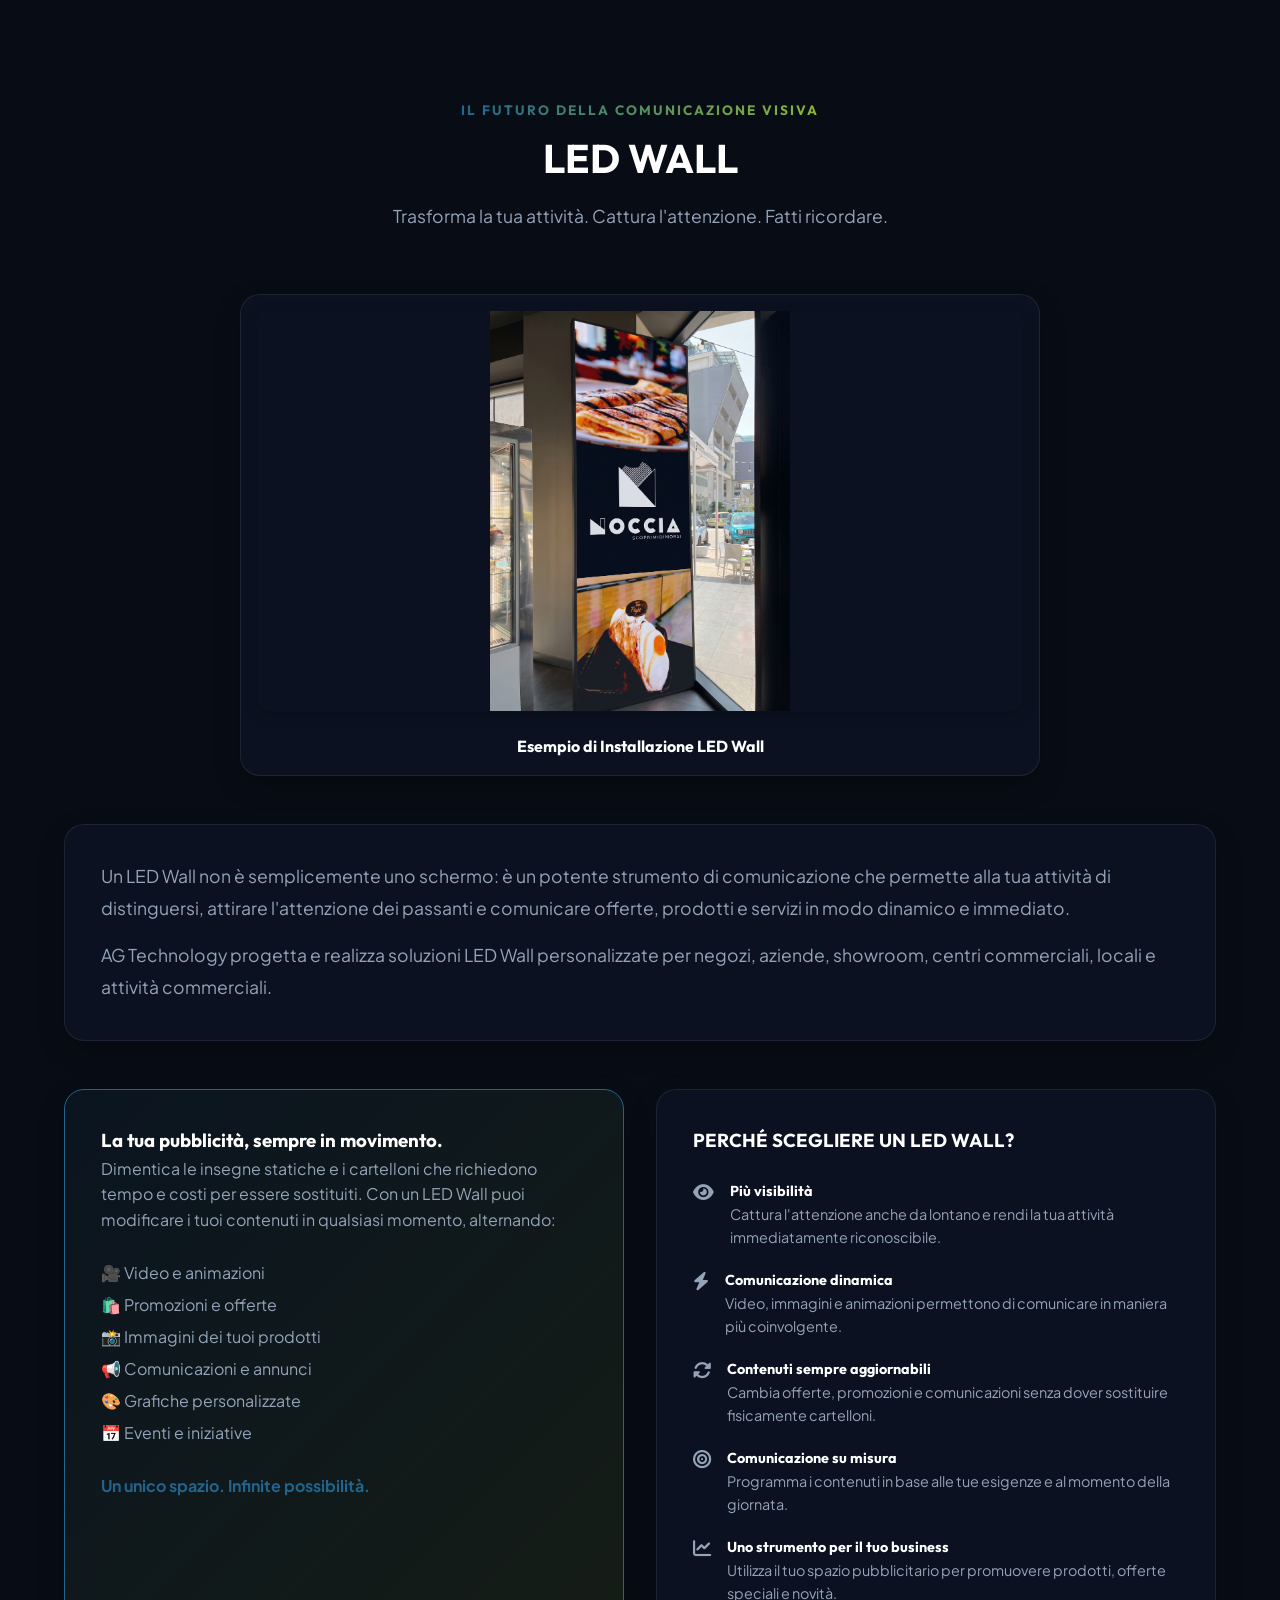
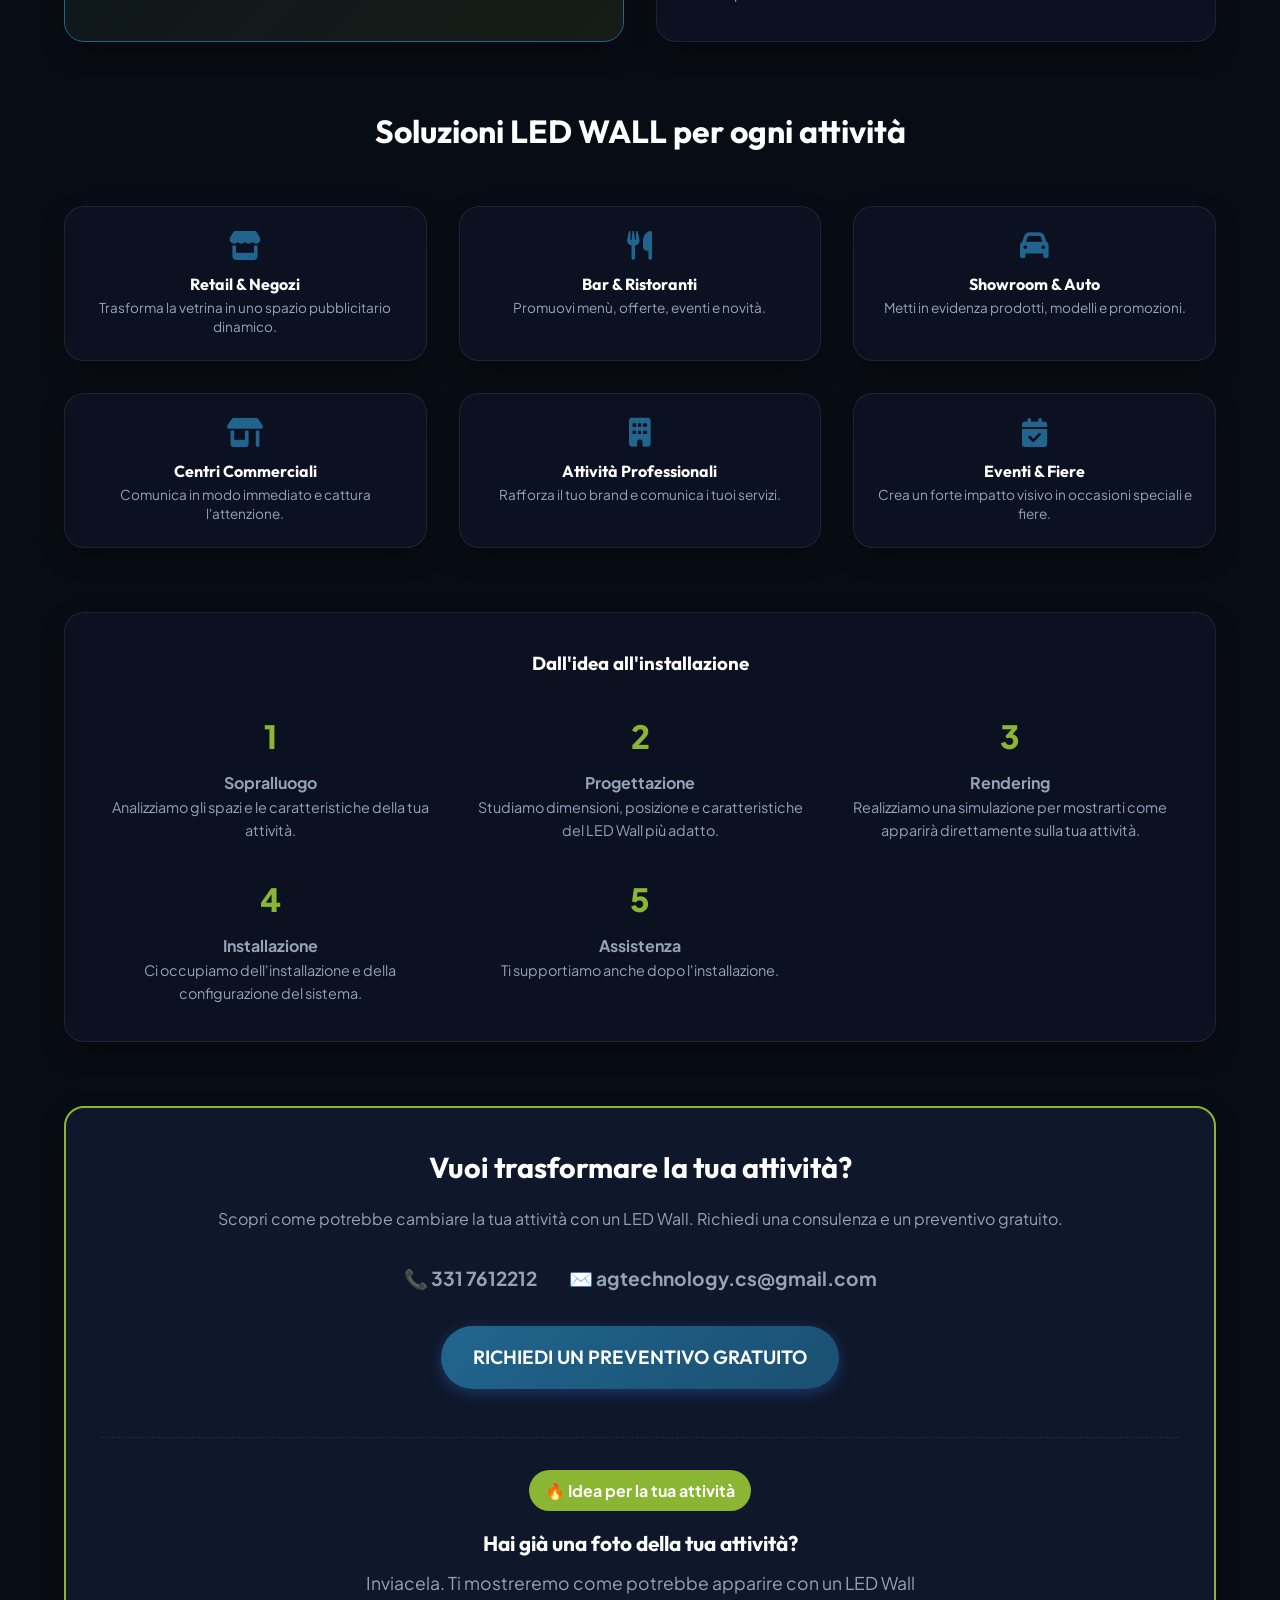
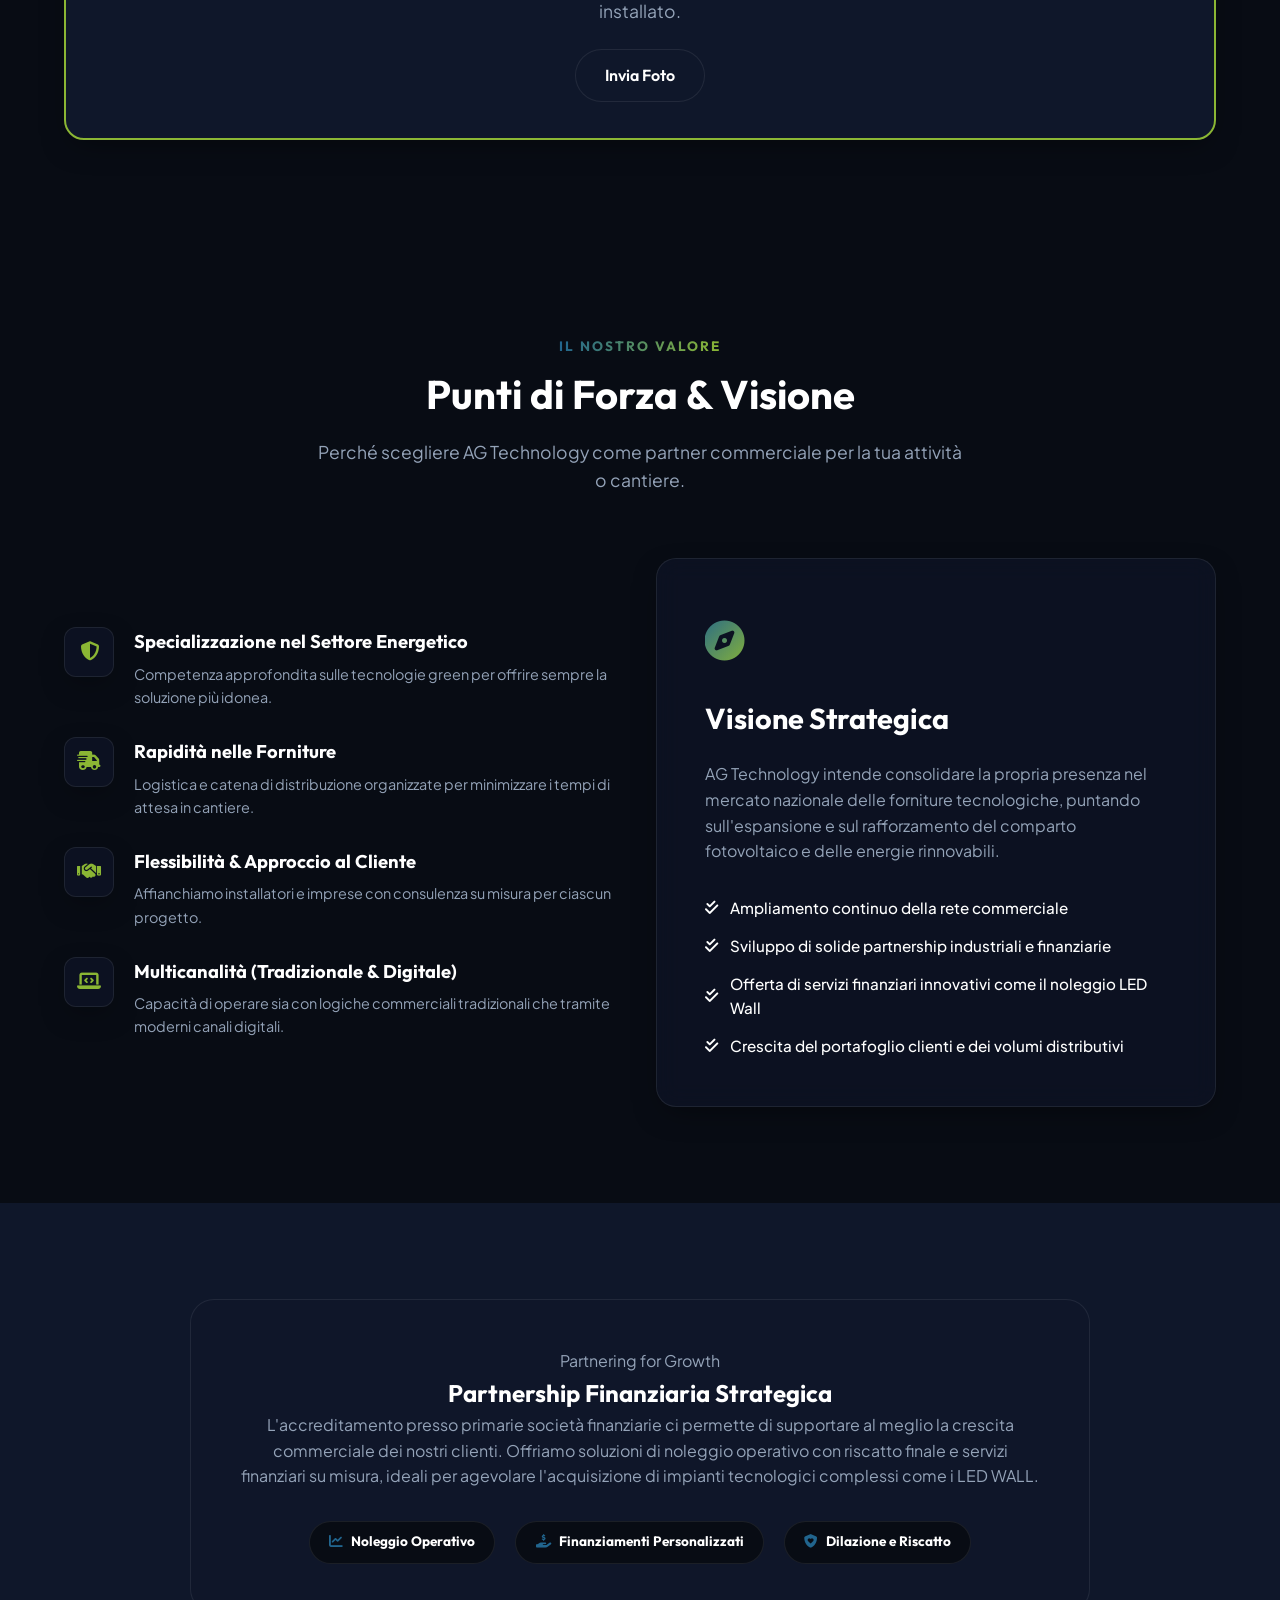
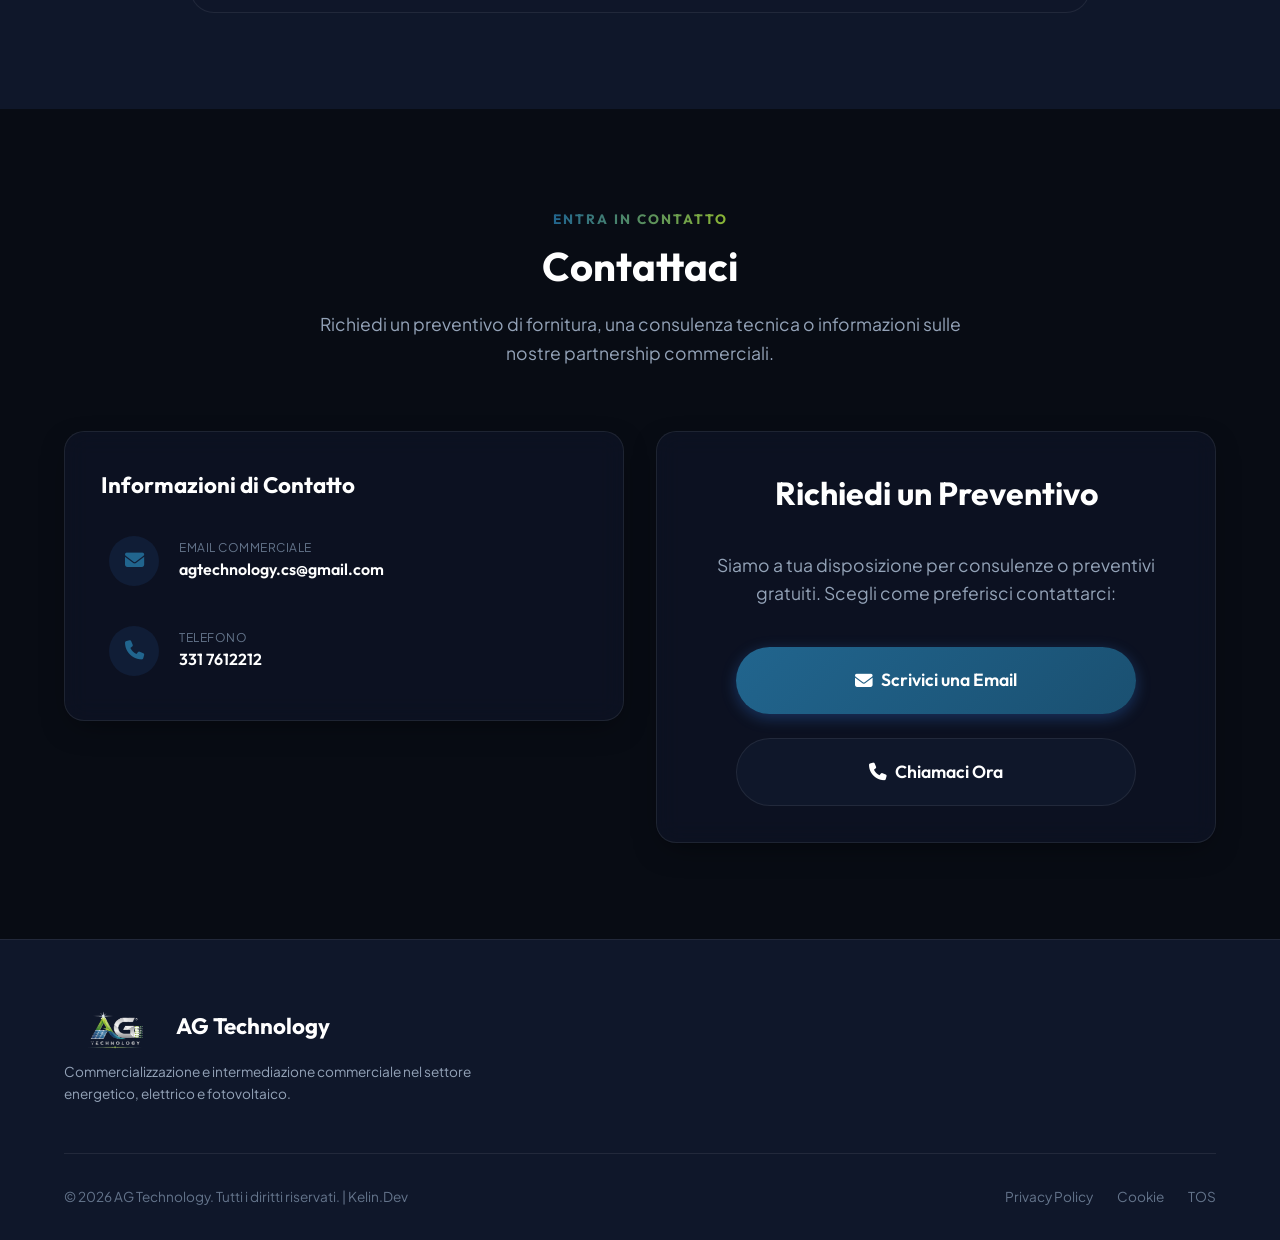
==== commit 5ca021f0: "Fix flex-wrap per contatti in sezione Vuoi trasformare la tua attività" ====
--- a/index.html
+++ b/index.html
@@ -375,9 +375,9 @@
                 <div class="text-center card scroll-animate" style="background: var(--bg-secondary); border: 2px solid var(--secondary-color);">
                     <h3 style="font-size: 1.8rem; margin-bottom: 1rem;">Vuoi trasformare la tua attività?</h3>
                     <p style="margin-bottom: 2rem;">Scopri come potrebbe cambiare la tua attività con un LED Wall. Richiedi una consulenza e un preventivo gratuito.</p>
-                    <div style="display: flex; justify-content: center; gap: 2rem; margin-bottom: 2rem; font-size: 1.2rem; font-weight: bold;">
-                        <span>📞 331 7612212</span>
-                        <span>✉️ agtechnology.cs@gmail.com</span>
+                    <div style="display: flex; flex-wrap: wrap; justify-content: center; gap: 1rem 2rem; margin-bottom: 2rem; font-size: 1.2rem; font-weight: bold;">
+                        <span style="white-space: nowrap;">📞 331 7612212</span>
+                        <span style="word-break: break-all;">✉️ agtechnology.cs@gmail.com</span>
                     </div>
                     <a href="#contatti" class="btn btn-primary" style="font-size: 1.2rem; padding: 1rem 2rem;">RICHIEDI UN PREVENTIVO GRATUITO</a>
                     
--- a/style.css
+++ b/style.css
@@ -956,6 +956,8 @@
 .contact-item-text {
     display: flex;
     flex-direction: column;
+    flex: 1;
+    min-width: 0;
 }
 
 .contact-item-text .label {
@@ -969,6 +971,9 @@
     font-family: var(--font-primary);
     font-weight: 600;
     color: var(--text-title);
+    word-wrap: break-word;
+    overflow-wrap: break-word;
+    word-break: break-all;
 }
 
 /* Stylized Map Mockup */
